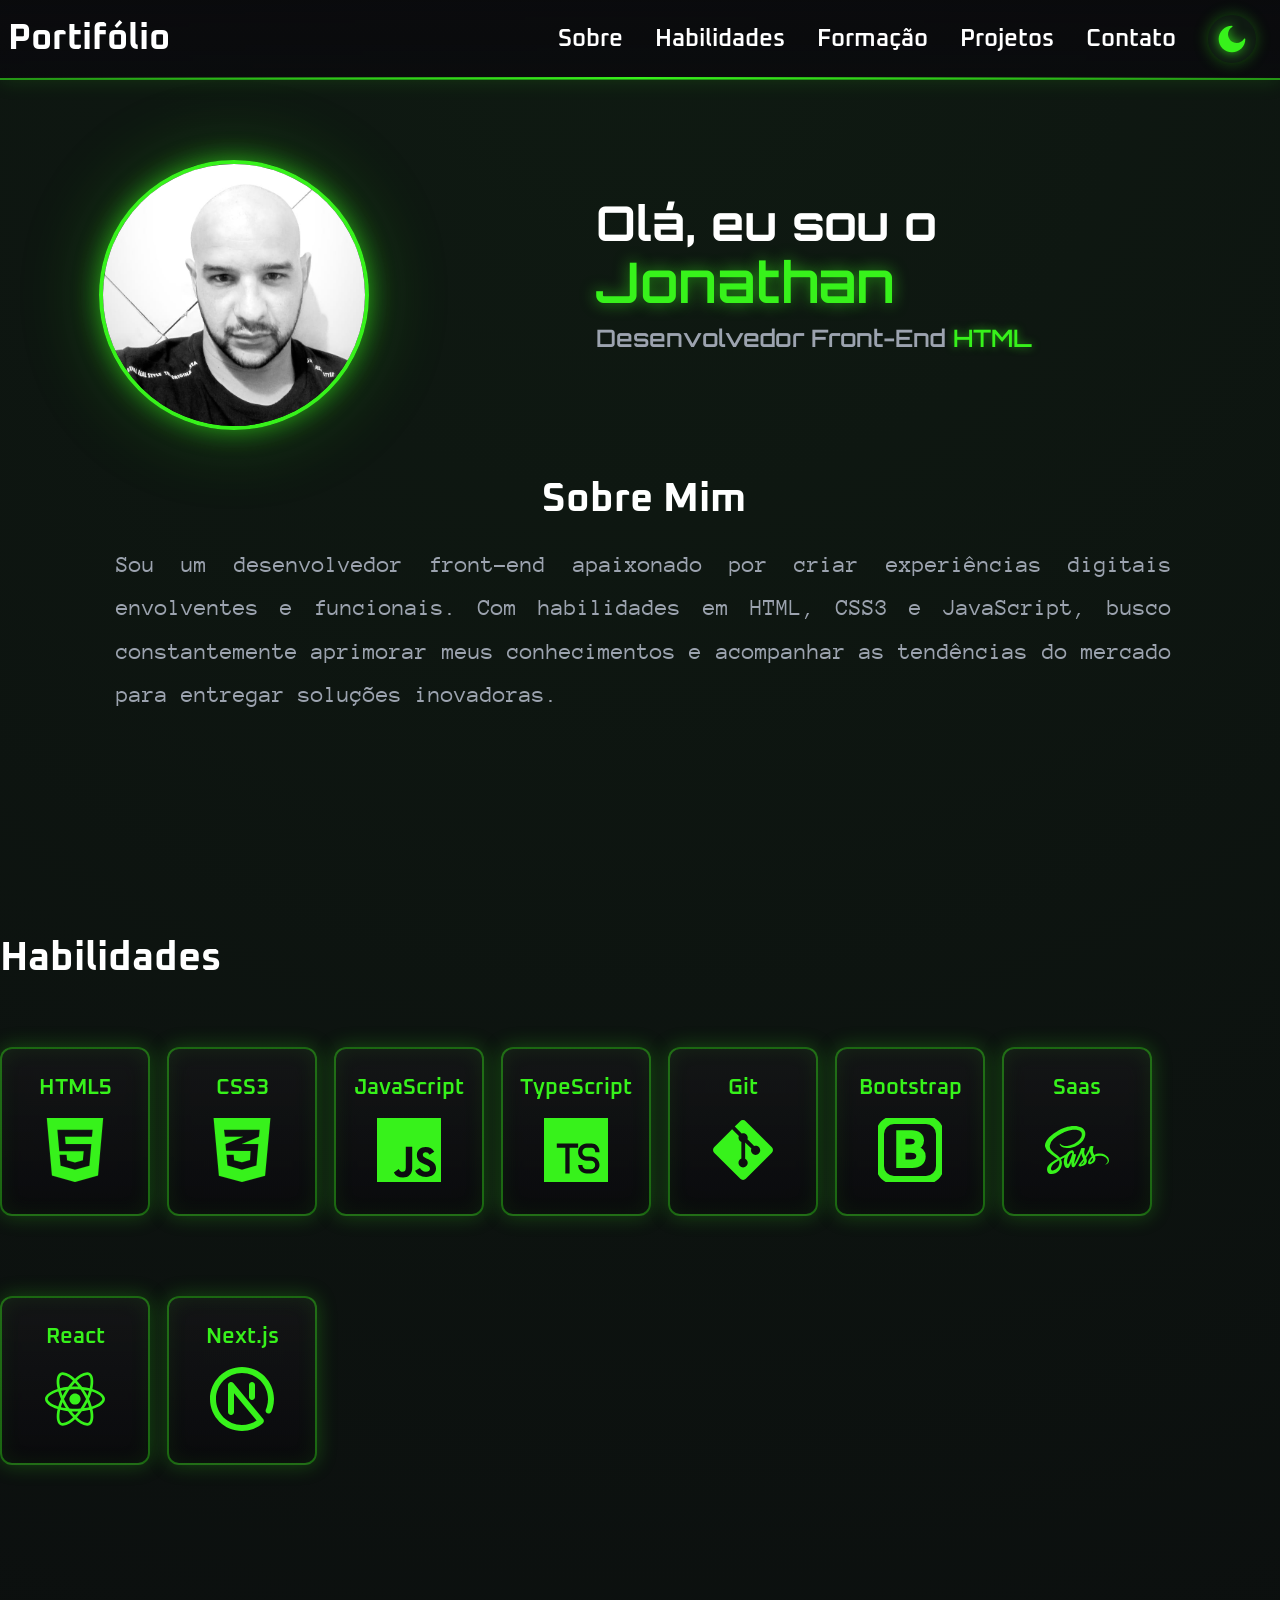
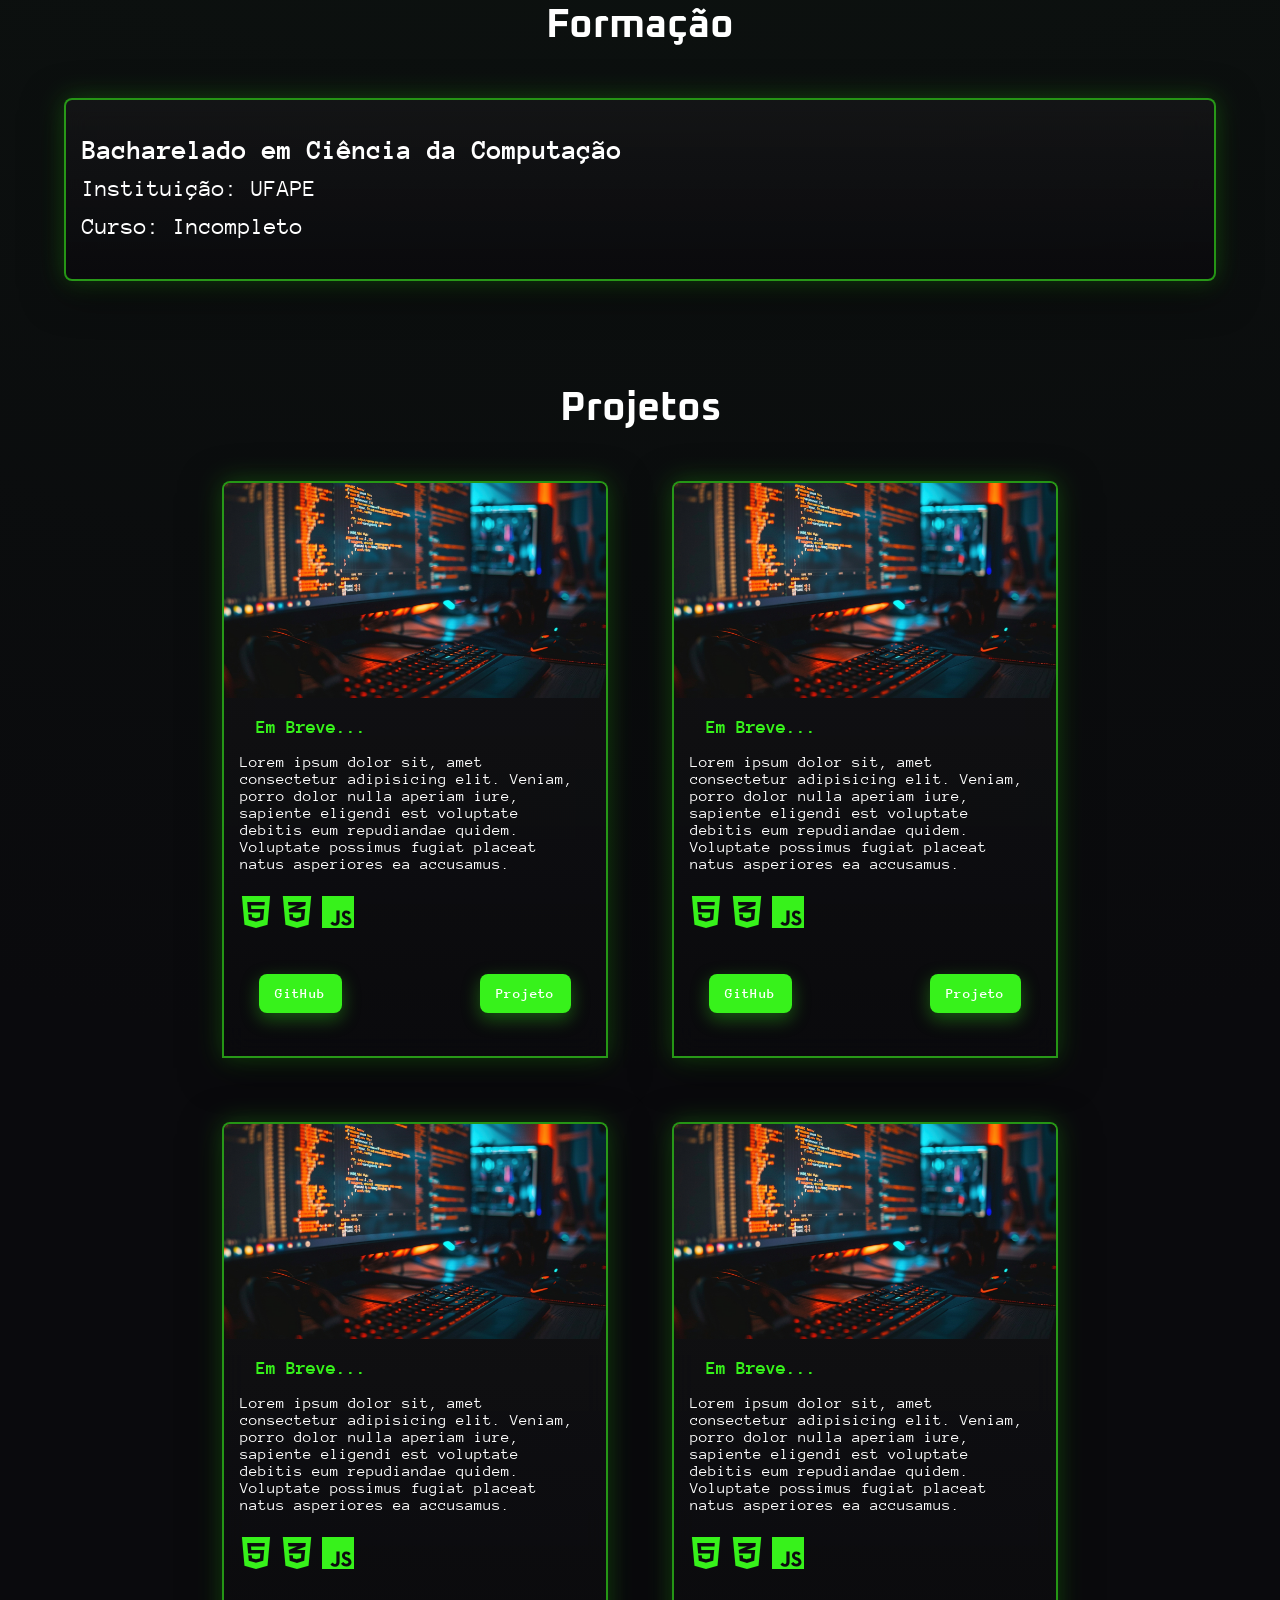
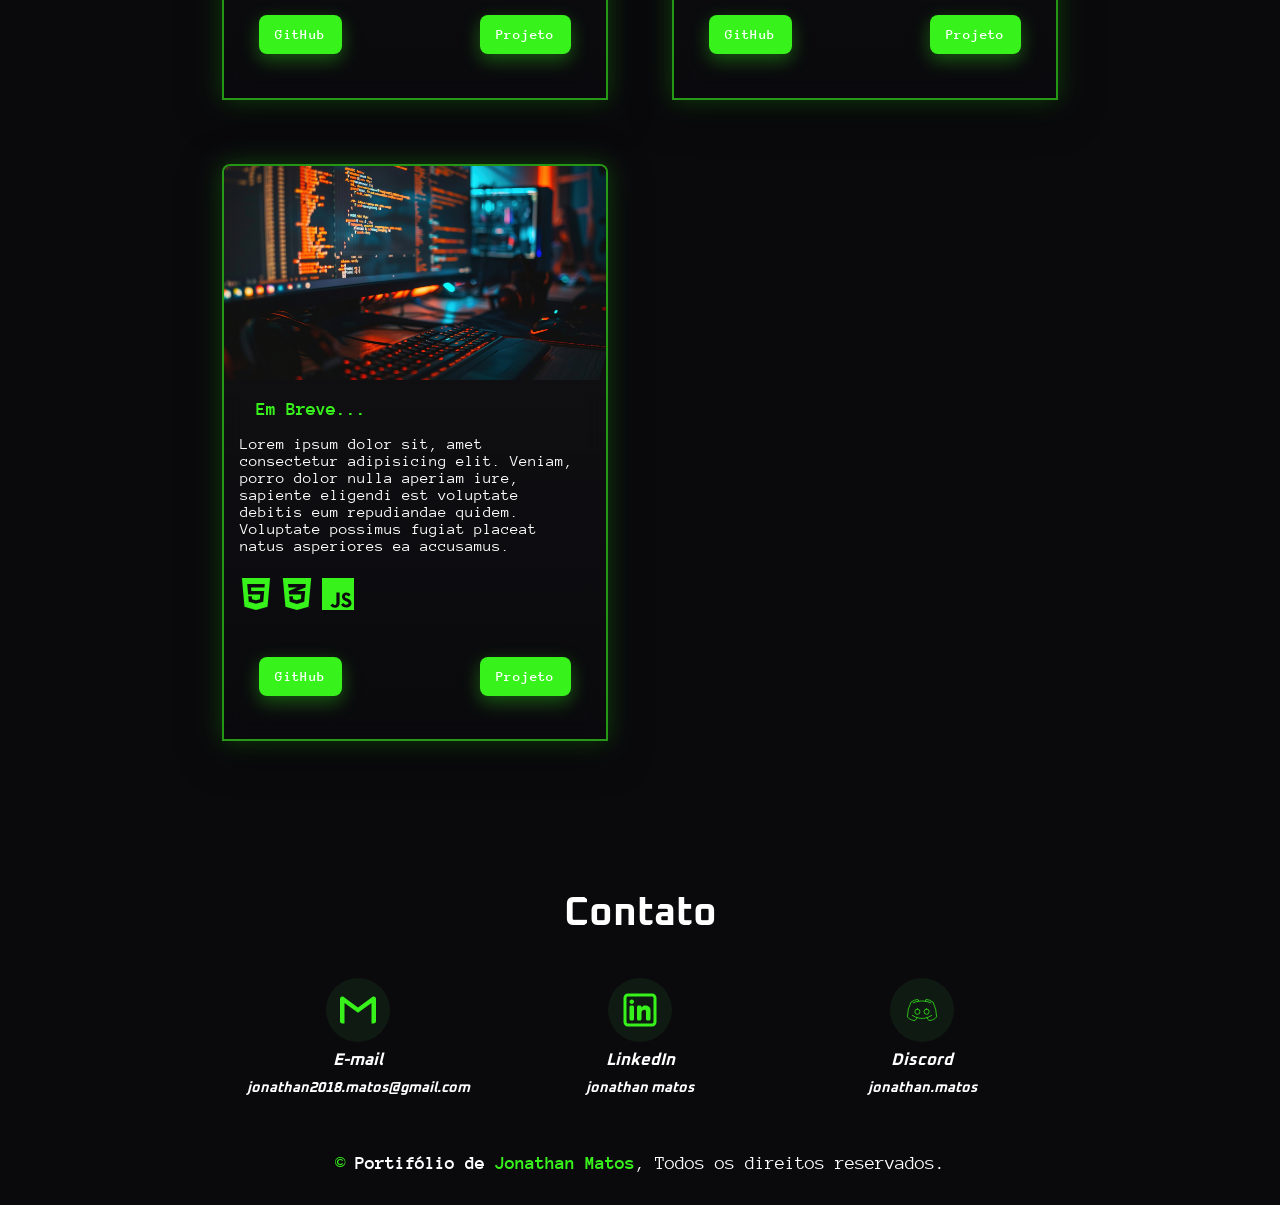
==== index.html @ a15af6cf "pequeno detalhe adicionado ao distanciamento do header para cabecalho de cada sessão" ====
<!doctype html>
<html lang="pt-br">
  <head>
    <meta charset="UTF-8" />
    <meta name="viewport" content="width=device-width, initial-scale=1.0" />
    <title>Portifólio | Jonathan Matos - Desenvolvedor Front-End</title>

    <!--====== Google Fonts start ======-->
    <link rel="preconnect" href="https://fonts.googleapis.com" />
    <link rel="preconnect" href="https://fonts.gstatic.com" crossorigin />
    <link
      href="https://fonts.googleapis.com/css2?family=Anonymous+Pro:ital,wght@0,400;0,700;1,400;1,700&family=Lato:ital,wght@0,100;0,300;0,400;0,700;0,900;1,100;1,300;1,400;1,700;1,900&family=Montserrat:ital,wght@0,100..900;1,100..900&family=Orbitron:wght@400..900&family=Oxanium:wght@200..800&family=Sora:wght@100..800&display=swap"
      rel="stylesheet"
    />
    <!--====== Google Fonts end =======-->

    <!--====== CSS Stylesheet ======-->
    <link rel="stylesheet" href="styles/style.css" />
    <link rel="stylesheet" href="styles/main.css" />
  </head>
  <body>
    <header id="menu-bar">
      <div class="logo"><h2>Portifólio</h2></div>

      <nav id="manu" class="menu">
        <div class="menu-icon">
          <img src="assets/icons/menu.svg" alt="" />
        </div>

        <div class="menu-large">
          <div class="theme-mode">
            <div class="theme-icon">
              <img src="assets/icons/sun.svg" alt="" />
            </div>
            <!--<p>Tema</p>-->
          </div>

          <ul class="menu-list">
            <li><a href="#about" class="link">Sobre</a></li>
            <li><a href="#skills" class="link">Habilidades</a></li>
            <li><a href="#training" class="link">Formação</a></li>
            <li><a href="#projects" class="link">Projetos</a></li>
            <li><a href="#contacts" class="link">Contato</a></li>
          </ul>
        </div>

        <div class="menu-mobile">
          <div class="theme-mode">
            <div class="theme-icon">
              <img src="assets/icons/sun.svg" alt="" />
            </div>
            <p>Tema</p>
          </div>

          <ul class="menu_list-mobile">
            <li><a href="#about" class="link">Sobre</a></li>
            <li><a href="#skills" class="link">Habilidades</a></li>
            <li><a href="#training" class="link">Formação</a></li>
            <li><a href="#projects" class="link">Projetos</a></li>
            <li><a href="#contacts" class="link">Contato</a></li>
          </ul>
        </div>
      </nav>
    </header>

    <main>
      <section id="about">
        <div class="container">
          <div class="about-intro">
            <h1>Olá, eu sou o</h1>

            <span id="name" class="name"></span>
            <p>Desenvolvedor Front-End <span id="tac-animation"></span></p>
          </div>

          <div class="about-profile">
            <img src="assets/images/me.jpg" alt="" />
          </div>

          <div class="about-description">
            <h2>Sobre Mim</h2>
            <p>
              Sou um desenvolvedor front-end apaixonado por criar experiências
              digitais envolventes e funcionais. Com habilidades em HTML, CSS3 e
              JavaScript, busco constantemente aprimorar meus conhecimentos e
              acompanhar as tendências do mercado para entregar soluções
              inovadoras.
            </p>
          </div>
        </div>
      </section>

      <section id="skills">
        <h2>Habilidades</h2>

        <div class="skills-container">
          <div class="skills_box--card">
            <p>HTML5</p>
            <img src="assets/icons/html5.svg" alt="" />
          </div>

          <div class="skills_box--card">
            <p>CSS3</p>
            <img src="assets/icons/css3.svg" alt="" />
          </div>

          <div class="skills_box--card">
            <p>JavaScript</p>
            <img src="assets/icons/javascript.svg" alt="" />
          </div>

          <div class="skills_box--card">
            <p>TypeScript</p>
            <img src="assets/icons/typescript.svg" alt="" />
          </div>

          <div class="skills_box--card">
            <p>Git</p>
            <img src="assets/icons/git.svg" alt="" />
          </div>

          <div class="skills_box--card">
            <p>Bootstrap</p>
            <img src="assets/icons/bootstrap-green.svg" alt="" />
          </div>

          <div class="skills_box--card">
            <p>Saas</p>
            <img src="assets/icons/sass.svg" alt="" />
          </div>

          <div class="skills_box--card">
            <p>React</p>
            <img src="assets/icons/react.svg" alt="" />
          </div>

          <div class="skills_box--card">
            <p>Next.js</p>
            <img src="assets/icons/next-16.svg" alt="" />
          </div>
        </div>
      </section>

      <section id="training">
        <h2>Formação</h2>

        <div class="training-card">
          <h3>Bacharelado em Ciência da Computação</h3>
          <p>Instituição: UFAPE</p>
          <p>Curso: Incompleto</p>
        </div>
      </section>

      <section id="projects">
        <h2>Projetos</h2>

        <div class="card-wrapper">
          <div class="card__content">
            <article class="card__article">
              <div class="card__image">
                <img src="assets/images/programmer.png" alt="" />
              </div>

              <div class="details">
                <h3>Em Breve...</h3>
                <p>
                  Lorem ipsum dolor sit, amet consectetur adipisicing elit.
                  Veniam, porro dolor nulla aperiam iure, sapiente eligendi est
                  voluptate debitis eum repudiandae quidem. Voluptate possimus
                  fugiat placeat natus asperiores ea accusamus.
                </p>

                <div id="rodape">
                  <div class="tecnologias">
                    <img src="assets/icons/html5.svg" alt="" />
                    <img src="assets/icons/css3.svg" alt="" />
                    <img src="assets/icons/javascript.svg" alt="" />
                  </div>

                  <div class="local">
                    <a href="#" class="button">GitHub</a>
                    <a href="#" class="button">Projeto</a>
                  </div>
                </div>
              </div>
            </article>

            <article class="card__article">
              <div class="card__image">
                <img src="assets/images/programmer.png" alt="" />
              </div>

              <div class="details">
                <h3>Em Breve...</h3>
                <p>
                  Lorem ipsum dolor sit, amet consectetur adipisicing elit.
                  Veniam, porro dolor nulla aperiam iure, sapiente eligendi est
                  voluptate debitis eum repudiandae quidem. Voluptate possimus
                  fugiat placeat natus asperiores ea accusamus.
                </p>

                <div id="rodape">
                  <div class="tecnologias">
                    <img src="assets/icons/html5.svg" alt="" />
                    <img src="assets/icons/css3.svg" alt="" />
                    <img src="assets/icons/javascript.svg" alt="" />
                  </div>

                  <div class="local">
                    <a href="#" class="button">GitHub</a>
                    <a href="#" class="button">Projeto</a>
                  </div>
                </div>
              </div>
            </article>

            <article class="card__article">
              <div class="card__image">
                <img src="assets/images/programmer.png" alt="" />
              </div>

              <div class="details">
                <h3>Em Breve...</h3>
                <p>
                  Lorem ipsum dolor sit, amet consectetur adipisicing elit.
                  Veniam, porro dolor nulla aperiam iure, sapiente eligendi est
                  voluptate debitis eum repudiandae quidem. Voluptate possimus
                  fugiat placeat natus asperiores ea accusamus.
                </p>

                <div id="rodape">
                  <div class="tecnologias">
                    <img src="assets/icons/html5.svg" alt="" />
                    <img src="assets/icons/css3.svg" alt="" />
                    <img src="assets/icons/javascript.svg" alt="" />
                  </div>

                  <div class="local">
                    <a href="#" class="button">GitHub</a>
                    <a href="#" class="button">Projeto</a>
                  </div>
                </div>
              </div>
            </article>

            <article class="card__article">
              <div class="card__image">
                <img src="assets/images/programmer.png" alt="" />
              </div>

              <div class="details">
                <h3>Em Breve...</h3>
                <p>
                  Lorem ipsum dolor sit, amet consectetur adipisicing elit.
                  Veniam, porro dolor nulla aperiam iure, sapiente eligendi est
                  voluptate debitis eum repudiandae quidem. Voluptate possimus
                  fugiat placeat natus asperiores ea accusamus.
                </p>

                <div id="rodape">
                  <div class="tecnologias">
                    <img src="assets/icons/html5.svg" alt="" />
                    <img src="assets/icons/css3.svg" alt="" />
                    <img src="assets/icons/javascript.svg" alt="" />
                  </div>

                  <div class="local">
                    <a href="#" class="button">GitHub</a>
                    <a href="#" class="button">Projeto</a>
                  </div>
                </div>
              </div>
            </article>

            <article class="card__article">
              <div class="card__image">
                <img src="assets/images/programmer.png" alt="" />
              </div>

              <div class="details">
                <h3>Em Breve...</h3>
                <p>
                  Lorem ipsum dolor sit, amet consectetur adipisicing elit.
                  Veniam, porro dolor nulla aperiam iure, sapiente eligendi est
                  voluptate debitis eum repudiandae quidem. Voluptate possimus
                  fugiat placeat natus asperiores ea accusamus.
                </p>

                <div id="rodape">
                  <div class="tecnologias">
                    <img src="assets/icons/html5.svg" alt="" />
                    <img src="assets/icons/css3.svg" alt="" />
                    <img src="assets/icons/javascript.svg" alt="" />
                  </div>

                  <div class="local">
                    <a href="#" class="button">GitHub</a>
                    <a href="#" class="button">Projeto</a>
                  </div>
                </div>
              </div>
            </article>
          </div>
        </div>
      </section>
    </main>

    <footer id="contacts">
      <h2>Contato</h2>

      <address>
        <a href="mailto:jonathan2018.matos@gmail.com" class="contact">
          <div class="profile">
            <img src="assets/icons/gmail.svg" class="icon_area" alt="" />
          </div>

          <h3>E-mail</h3>

          <p>jonathan2018.matos@gmail.com</p>
        </a>

        <a
          href="https://www.linkedin.com/in/jonathan-matos-dev-frontend/"
          target="_blank"
          class="contact"
        >
          <div class="profile">
            <img src="assets/icons/linkedin.svg" class="icon_area" alt="" />
          </div>

          <h3>LinkedIn</h3>

          <p>jonathan matos</p></a
        >
        <a href="https://discord.gg/svFkVd8VSZ" target="_blank" class="contact">
          <div class="profile">
            <img src="assets/icons/discord.svg" class="icon_area" alt="" />
          </div>

          <h3>Discord</h3>

          <p>jonathan.matos</p>
        </a>
      </address>

      <div class="copy">
        <p>
          <span class="copy-style">&copy;</span>
          <strong
            >Portifólio de
            <span class="copy-style">Jonathan Matos</span></strong
          >, Todos os direitos reservados.
        </p>
      </div>
    </footer>

    <!--====== JavaScript ======-->
    <script src="scripts/menu.js" defer></script>
    <script src="scripts/about.js" defer></script>
  </body>
</html>
---- styles/style.css ----
@charset "UTF-8";

* {
  margin: 0;
  padding: 0;
  box-sizing: border-box;
}

:root {
  --primary-color: #37f21b;
  --secondary-color: #26a612;
  --tertiary-color: #bdf2ae;

  --text-color: #ffffff;
  --text-color-1: #9ca3af;

  --bg-base: #0a0a0d;
  --bg-base-1: #0f1a12;
  --bg-menu-bar: linear-gradient(
    to bottom,
    rgba(10, 10, 13, 0.95),
    rgba(10, 10, 13, 0.85)
  );
  --bg-card: linear-gradient(
    to bottom,
    rgba(23, 23, 25, 0.7),
    rgba(10, 10, 13, 0.9)
  );
  --bg-base-transparent: rgba(10, 10, 13, 0.6);
  --bg-secondary: rgba(23, 23, 25, 0.6);

  --green-border: 2px solid rgba(56, 242, 27, 0.6);
  --glass-blur: blur(12px);

  --box-shadow: 0 0 20px rgba(55, 242, 27, 0.7);
  --card-shadow:
    0 0 25px rgba(56, 242, 27, 0.25), 0 10px 40px rgba(0, 0, 0, 0.6);
  --card-shadow-hover:
    0 0 30px rgba(56, 242, 27, 0.6), 0 15px 50px rgba(0, 0, 0, 0.8);

  --font-primary: "Montserrat", sans-serif;
  --font-secondary: "Orbitron", sans-serif;
  --font-subtitle: "Oxanium", sans-serif;
  --font-text: "Anonymous Pro", "Montserrat", monospace, sans-serif;

  --radius: 0.75rem;
  --radius-1: 0.5rem;

  --accent-green-dark: #26a612;
  --btn-shadow: 0 6px 18px rgba(55, 242, 27, 0.35);
  --btn-shadow-hover: 0 8px 18px rgba(55, 242, 27, 0.55);
  --btn-transition: 0.3s ease;
}

body.light {
  --primary-color: #37f21b;
  --secondary-color: #26a612;
  --tertiary-color: #b5f7a3;
  --text-color: #010101;
  --text-color-1: #37383a;
  --bg-base: #efeff1;
  --bg-base-1: rgba(180, 180, 194, 0.7);
  --bg-secondary: #ffffff;
  --bg-menu-bar: linear-gradient(
    to bottom,
    rgba(239, 239, 241, 0.95),
    rgba(180, 180, 194, 0.7)
  );
  --bg-card: linear-gradient(
    to bottom,
    rgba(180, 180, 194, 0.7),
    rgba(239, 239, 241, 0.9)
  );
  --bg-base-transparent: rgba(239, 239, 241, 0.6);

  --card-shadow: 0 4px 15px rgba(0, 0, 0, 0.08), 0 8px 20px rgba(0, 0, 0, 0.25);
  --card-shadow-hover:
    0 8px 20px rgba(0, 0, 0, 0.1), 0 12px 30px rgba(0, 0, 0, 0.4);

  /*bt light*/
  --neon-green: #2bcf15;
  --bg-dark: #f5f7f5;
}

html,
body {
  background: radial-gradient(
    circle at top,
    var(--bg-base-1),
    var(--bg-base) 60%
  );
  color: var(--text-color);
  font-family: var(--font-text);

  scroll-behavior: smooth;
  scroll-padding-top: 80px;
}

body {
  overflow-x: hidden;
  overflow-y: auto;
  max-width: 2000px;
  margin: auto;
}

/* MAIN */
main {
  display: grid;
  grid-template-areas:
    "about"
    "skills"
    "training"
    "project";
  width: 100%;
}

#about {
  grid-area: about;
}

#skills {
  grid-area: skills;
  width: 100vw;
  place-items: center;
}

#training {
  grid-area: training;
}

#projects {
  grid-area: project;
}

/* SECTIONS — regra global */
section {
  width: 100%;
  padding-block: clamp(2.5rem, 4vw, 8rem);
}
---- styles/main.css ----
/* ===== Menu-bar start ===== */

#menu-bar {
  display: flex;
  justify-content: space-between;
  align-items: center;
  width: 100vw;
  height: 80px;
  padding: 0 1rem;
  position: fixed;
  top: 0;
  z-index: 1000;
  font-family: var(--font-subtitle);
  background: var(--bg-menu-bar);
  backdrop-filter: blur(5px);
  border-bottom: var(--green-border);
  box-shadow: 0 0 20px rgba(55, 242, 27, 0.15);
}

#menu-bar::after {
  content: "";
  position: absolute;
  bottom: -1px;
  left: 0;
  width: 100%;
  height: 2px;
  background: linear-gradient(
    90deg,
    transparent,
    var(--primary-color),
    transparent
  );
}

#menu-bar:has(.menu-mobile.active) {
  border-bottom: none;
}

.menu .menu-icon img {
  width: 48px;
  height: 48px;
  margin-right: 1rem;

  transition:
    opacity 0.25s ease,
    transform 0.25s ease;
}

.menu .menu-mobile {
  display: flex;
  align-items: center;
  flex-direction: column;

  position: fixed;
  top: 78px;
  right: 0;
  width: 50%;
  height: calc(100vh - 80px);

  background: var(--bg-menu-bar);
  backdrop-filter: blur(var(--glass-blur));

  padding: 1rem;
  font-size: 1.8rem;
  text-align: center;
  z-index: 1000;

  transform: translateX(100%);
  opacity: 0;
  pointer-events: none;

  transition:
    transform 0.45s ease,
    opacity 0.45s ease;
}

.menu .menu-mobile.active {
  transform: translateX(0);
  opacity: 1;
  pointer-events: auto;
}

.menu .menu-mobile .theme-mode {
  margin-bottom: 1rem;
  display: flex;
  align-items: center;
  gap: 0.5rem;
}

.theme-mode {
  /*border: var(--green-border);*/
  background: var(--bg-base-1);
  border-radius: 50%;
  padding: 0.4rem;
  border-radius: var(--radius-1);
  /*background: var(--bg-base-transparent);*/
  backdrop-filter: blur(--glass-blur);
  box-shadow: 0 0 15px rgba(55, 242, 27, 0.3);
  cursor: pointer;
  transition: 0.4s ease;
}

.theme-mode:hover {
  box-shadow: var(--box-shadow);
  transform: scale(1.1);
}

.theme-mode img {
  width: 32px;
  height: 32px;
  display: flex;
  align-self: center;
  filter: drop-shadow(0 0 6px rgba(55, 242, 27, 0.8));
}

.menu_list-mobile {
  list-style: none;
  display: flex;
  flex-direction: column;
  gap: 1rem;
}

.menu .menu-large {
  display: none;
}

#menu-bar a {
  text-decoration: none;
  color: var(--text-color);
}

#menu-bar a:hover {
  color: var(--primary-color);
}

/* Responsive menu */

@media screen and (min-width: 768px) {
  #menu-bar {
    font-size: 1.2rem;
    font-weight: 600;
  }

  #menu-bar .menu .menu-large {
    display: flex;
    flex-direction: row-reverse;
    align-items: center;
    gap: 2rem;
    flex: 1;
  }

  #menu-bar .menu-large .menu-list {
    display: flex;
    gap: 2rem;
    list-style: none;
  }

  #menu-bar .menu .menu-large .theme-mode {
    width: 48px;
    height: 48px;
    display: grid;
    place-items: center;
    padding: 0.2rem;
    border-radius: 50%;
    margin-right: 1rem;
    cursor: pointer;
  }

  #menu-bar .theme-mode img {
    width: 32px;
    height: 32px;

    display: flex;
    align-self: center;
    flex: 1;
    transition: transform 0.6s ease;
  }

  #menu-bar .theme-mode img:hover {
    transform: scale(1.1);
  }

  #menu-bar .menu .menu-icon {
    display: none;
  }

  .menu .menu-mobile.active {
    display: none;
  }

  #menu-bar .menu .menu-large .menu-list li {
    transition: 0.6s ease;
  }

  #menu-bar .menu .menu-large .menu-list li:hover {
    transform: scale(1.1);
  }
}

@media screen and (min-width: 900px) {
  #menu-bar {
    padding: 0 0.5rem;
    font-size: 1.5rem;
  }
}
/* ===== Menu bar end ===== */

/* ===== Section about start ===== */

#about .container {
  width: min(90%, 1200px);
  margin-inline: auto;
  padding: clamp(2rem, 6vw, 5rem) 1.25rem;

  display: grid;
  grid-template-rows: auto;
  place-items: center;
  gap: 1.5rem;
}

#about .container .about-profile {
  grid-row: 1;
  width: 75%;
  text-align: center;
  margin-top: 2rem;
}

#about .container .about-profile img {
  width: 90%;
  border-radius: 50%;
  border: 4px solid var(--primary-color);
  box-shadow:
    0 0 25px rgba(55, 242, 27, 0.6),
    0 0 80px rgba(55, 242, 27, 0.25);
}

#about .container .about-intro {
  grid-row: 2;
  font-size: 1.5rem;
  font-family: var(--font-secondary);
  font-weight: 600;
  line-height: 180%;
  padding-left: 1rem;
  text-align: center;
}

.about-intro h1 {
  font-size: clamp(2rem, 5vw, 3rem);
  margin-bottom: 1rem;
}

.about-intro p {
  color: var(--text-color-1);
}

.about-intro #name {
  font-size: clamp(2.5rem, 6vw, 3.5rem);
  text-shadow: 0 0 15px rgba(55, 242, 27, 0.6);
  color: var(--primary-color);
}

.about-intro #tac-animation {
  font-size: clamp(1.2 rem, 1.5rem, 1.8rem);
  text-shadow: 0 0 8px rgba(55, 242, 27, 0.6);
  color: var(--primary-color);
}

.about-description {
  grid-row: 3;
}

.about-description h2 {
  font-size: 2.5rem;
  text-align: center;
  font-family: var(--font-subtitle);
  font-weight: 700;
  margin: 1.2rem 0;
}

.about-description p {
  text-align: center;
  color: var(--text-color-1);
  font-size: 1.5rem;
  line-height: 180%;
  margin-bottom: 2rem;
  font-family: var(--font-text);
}

/* Responsive about section */

@media screen and (min-width: 600px) {
  #about .container {
    grid-template-rows: repeat(2, 1fr);
    grid-template-columns: minmax(200px, 300px) 1fr;
    gap: 1rem;
  }

  #about .container .about-profile {
    grid-row: 1;
    grid-column: 1;
    width: 90%;
  }

  #about .container .about-intro {
    grid-row: 1;
    grid-column: span 2;
    font-size: 1.2rem;
    text-align: left;
    padding-left: 1rem;
  }

  #about .container .about-description {
    grid-row: 2;
    grid-column: span 3;
    padding-left: 1rem;
  }

  #about .container .about-description p {
    text-align: justify;
  }
}

@media screen and (min-width: 769px) {
  #about .container .about-profile img {
    width: 100%;
  }

  #about .container .about-intro {
    font-size: 1.5rem;
    padding-left: 2rem;
  }

  #about .container .about-description {
    padding-left: 2rem;
    padding-right: 1.5rem;
  }
}

@media screen and (min-width: 2000px) {
  #about .container .about-intro {
    font-size: 3rem;
    text-align: left;
  }
}
/* ===== Section about end ===== */

/* ===== Section skills start ===== */

#skills h2 {
  font-size: 2.5rem;
  font-family: var(--font-subtitle);
  margin-bottom: 2rem;
}

.skills-container {
  width: 90%;
  display: grid;
  grid-template-columns: repeat(auto-fit, minmax(150px, 1fr));
  place-items: center;
  gap: 1rem;
}

.skills-container .skills_box--card {
  min-width: 150px;
  min-height: 150px;
  background: var(--bg-card);
  backdrop-filter: var(--glass-blur);
  border: 2px solid rgba(55, 242, 27, 0.4);
  border-radius: var(--radius);
  box-shadow:
    0 0 20px rgba(55, 242, 27, 0.25),
    inset 0 0 20px rgba(55, 242, 27, 0.08);
  margin: 2rem 0;
  padding: 1.5rem 1rem;

  font-family: var(--font-subtitle);
  font-weight: 600;
  font-size: 1.4rem;
  color: var(--primary-color);
  text-align: center;
  transition:
    transform 0.6s ease,
    box-shadow 0.4s ease;
  will-change: transform;
}

.skills-container .skills_box--card:hover {
  transform: translateY(-10px) scale(1.08);
  box-shadow: var(--card-shadow-hover);
}

.skills_box--card p {
  margin-bottom: 1rem;
}
.skills_box--card img {
  width: 64px;
  height: 64px;
}

/* ===== Section skills end ===== */

/* ===== Section traning start ===== */
#training {
  width: 90%;
  height: fit-content;
  margin: 0 auto;

  display: grid;
  grid-template-rows: auto;
  align-items: center;
}

#training h2 {
  grid-row: 1;
  text-align: center;
  font-size: 2.5rem;
  font-family: var(--font-subtitle);
  margin-bottom: 3rem;
}

.training-card {
  grid-row: 2;
  width: 100%;
  padding: 2rem 1rem;
  line-height: 160%;
  text-align: left;
  font-size: 1.5rem;
  font-family: var(--font-text);
  background: var(--bg-card);
  backdrop-filter: var(--glass-blur);
  border: var(--green-border);
  border-radius: var(--radius-1);
  box-shadow: var(--card-shadow);
}

/* ===== Responsividade ===== */

/* ===== Section traning end ===== */

/* ===== Section Projects start ===== */

#projects {
  display: flex;
  flex-direction: column;
  align-items: center;
  justify-content: center;
  flex: 1;
}

#projects h2 {
  font-size: 2.5rem;
  font-family: var(--font-subtitle);
  margin-bottom: 1rem;
}
#projects .card__content {
  width: 90vw;
  display: grid;
  grid-template-columns: repeat(auto-fit, minmax(150px, 450px));
  place-content: center;
}

#projects .card__article {
  max-width: 100%;
  height: fit-content;
  font-family: var(--font-text);
  background: var(--bg-card);
  backdrop-filter: var(--glass-blur);
  border: var(--green-border);
  border-top-right-radius: var(--radius-1);
  border-top-left-radius: var(--radius-1);
  overflow: hidden;
  box-shadow: var(--card-shadow);
  margin: 2rem;
  transition: 0.6s ease;
}

#projects .card__article .card__image img {
  width: 100%;
  aspect-ratio: 16/9;
  object-fit: cover;
}

#projects .card__article:hover {
  transform: scale(1.03);
  box-shadow: var(--card-shadow-hover);
}

#projects .card__article #rodape {
  display: flex;
  flex-direction: column;
  gap: 1.5rem;
  justify-content: space-between;
  align-content: space-between;
}

#projects .card__article #rodape .tecnologias img {
  width: 32px;
  height: 32px;
  object-fit: cover;
}

#projects .card__article h3 {
  margin: 1rem 0 1rem 1rem;
  color: var(--primary-color);
}

#projects .card__article .details {
  text-align: left;
  margin: 0 1rem;
}

#projects .card__article #rodape {
  margin: 1.5rem 0;
}

#projects .card__article #rodape .local {
  display: flex;
  justify-content: space-between;
  margin: 1.2rem;
  gap: 0.5rem;
}

#projects .card__article #rodape .local .button {
  padding: 0.75rem 1rem;
  background-color: var(--primary-color);
  color: var(--text-color);
  font-size: 0.9rem;
  font-weight: 600;
  letter-spacing: 0.03em;
  text-decoration: none;
  border-radius: var(--radius-1);
  border: none;
  box-shadow: var(--btn-shadow);
  cursor: pointer;
  transition:
    transform var(--btn-transition),
    box-shadow var(--btn-transition),
    background-color var(--btn-transition);
}

#projects .card__article #rodape .local .button:hover {
  background-color: var(--accent-green-dark);
  transform: translateY(-2px);
  box-shadow: var(--btn-shadow-hover);
}

#projects .card__article #rodape .local .button:active {
  transform: translateY(0);
  box-shadow: var(--btn-shadow);
}

/* Respnsive */
@media screen and (max-width: 350px) {
  #projects .card__article #rodape .local {
    flex-direction: column;
    flex: 1;
    text-align: center;
  }
}

/* ===== Sections projects end ===== */

/* ===== Footer start ===== */

footer {
  display: flex;
  flex-direction: column;
  align-items: center;
  gap: 2rem;
  width: 100%;
  padding: 4rem 1rem 1rem;
}

footer h2 {
  font-size: 2.5rem;
  font-family: var(--font-subtitle);
}

footer address {
  display: flex;
  justify-content: space-between;
  align-items: stretch;
  gap: 2rem;
}

footer .contact {
  display: flex;
  flex-direction: column;
  align-items: center;
  justify-content: center;
  flex: 1;
  gap: 0.5rem;
  padding: 0.5rem;
  width: 250px;
  color: var(--text-color);
  text-decoration: none;
  font-size: 0.9rem;
  font-weight: 700;
  font-family: var(--font-subtitle);
  border-radius: var(--radius);
  transition: 0.6s ease;
}

footer .contact:hover {
  background: var(--bg-card);
  transform: translateY(-6px);
  box-shadow: var(--btn-shadow-hover);
}

footer .contact .profile {
  width: 64px;
  height: 64px;

  display: grid;
  place-items: center;
  background: var(--bg-base-1);
  border-radius: 50%;
}

footer .contact img {
  width: 36px;
  height: 36px;
  object-fit: contain;
}

footer .copy {
  padding: 1rem 0;
  font-size: 1.2rem;
  font-family: var(--font-text);
  display: flex;
  align-items: center;
}

footer .copy .copy-style {
  color: var(--primary-color);
}

/* responsive */

@media screen and (max-width: 600px) {
  address {
    flex-direction: column;
  }

  footer .contact {
    width: 250px;
  }
}

@media screen and (max-width: 950px) {
  address {
    flex-direction: column;
  }
}

/* ===== Footer end ===== */
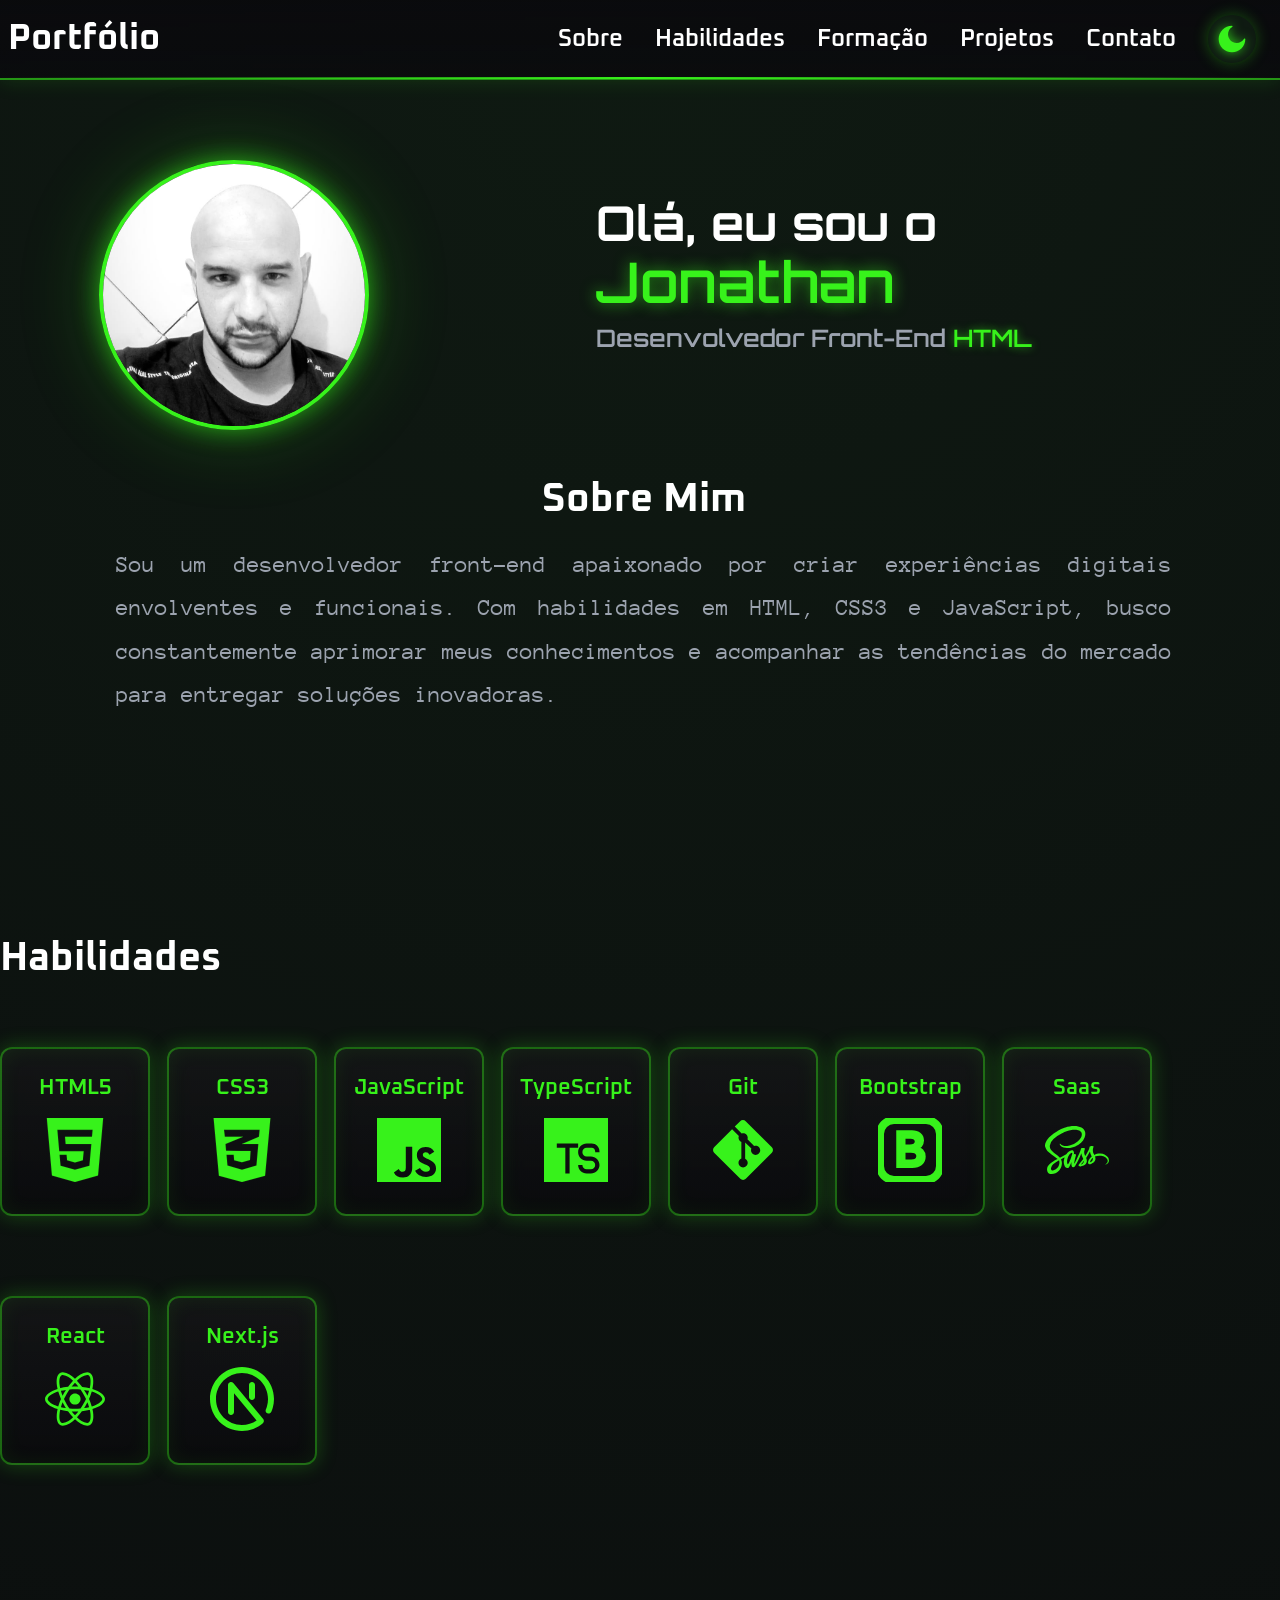
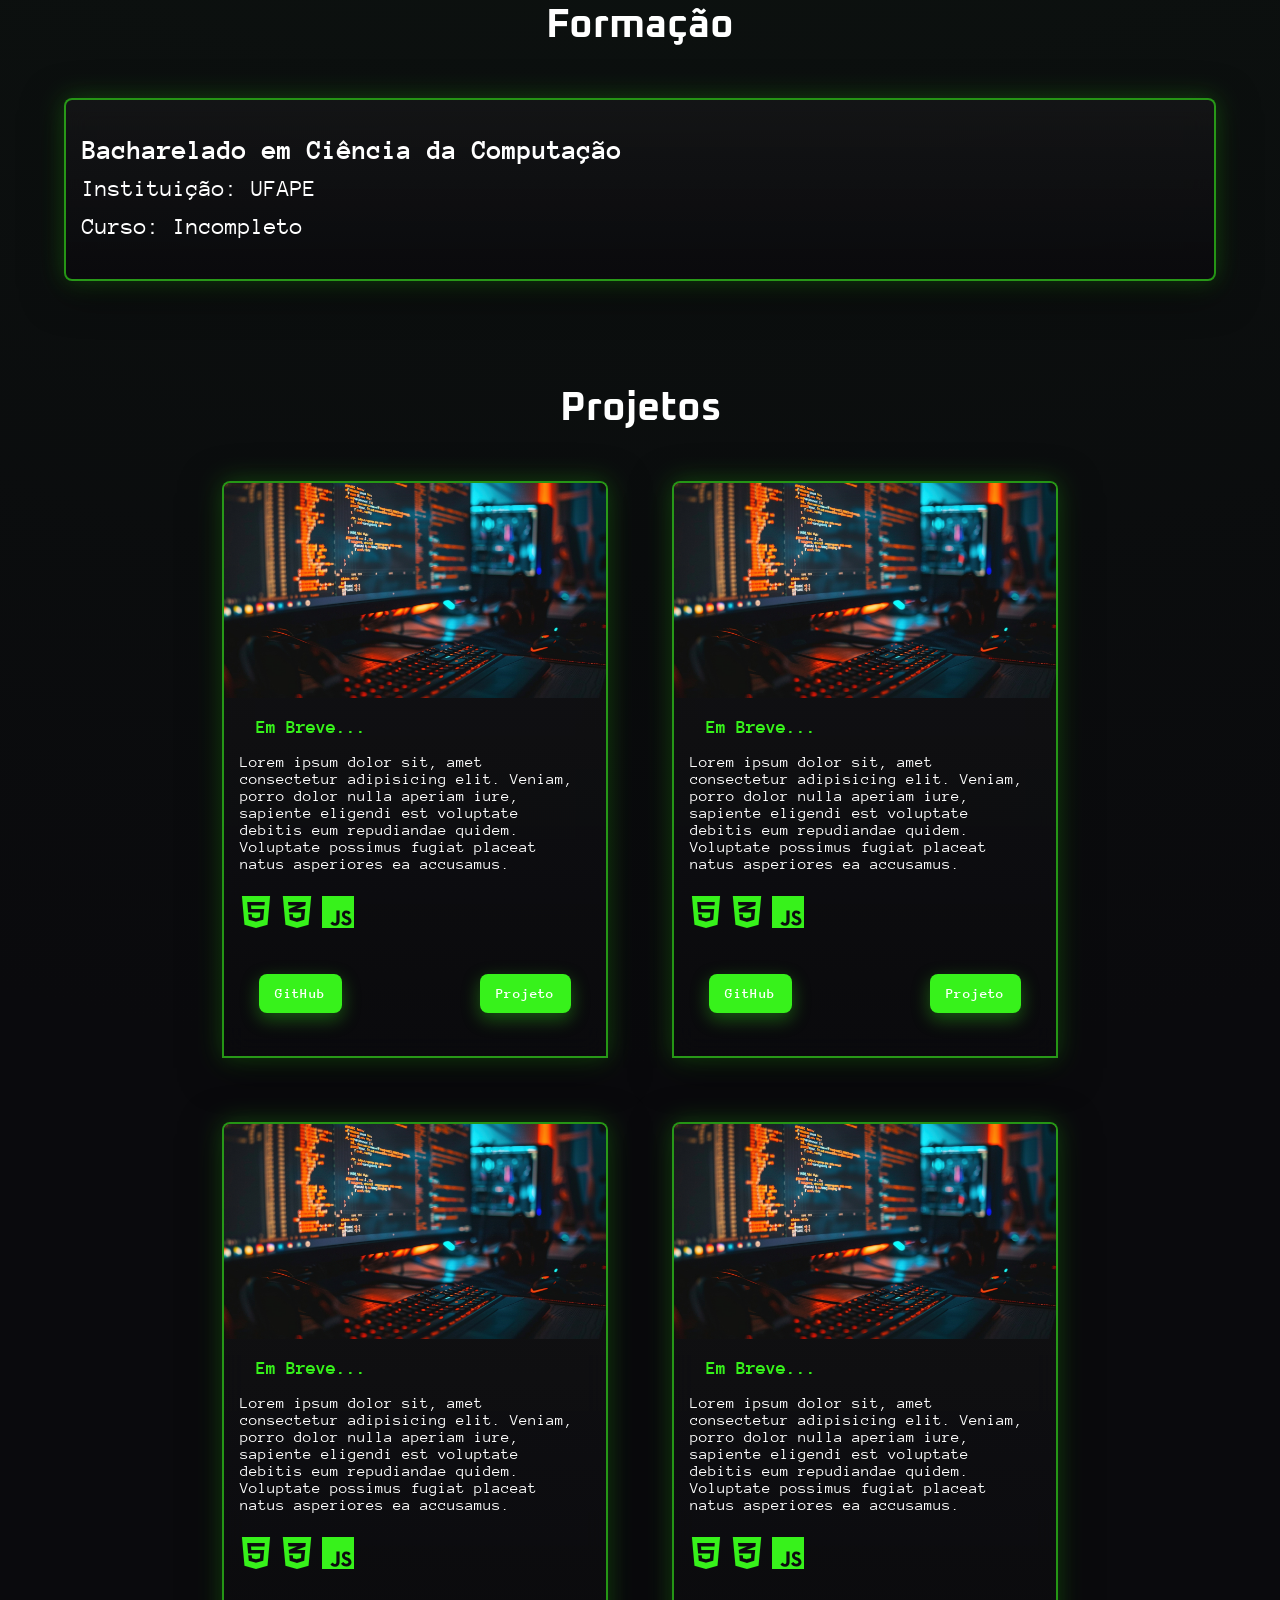
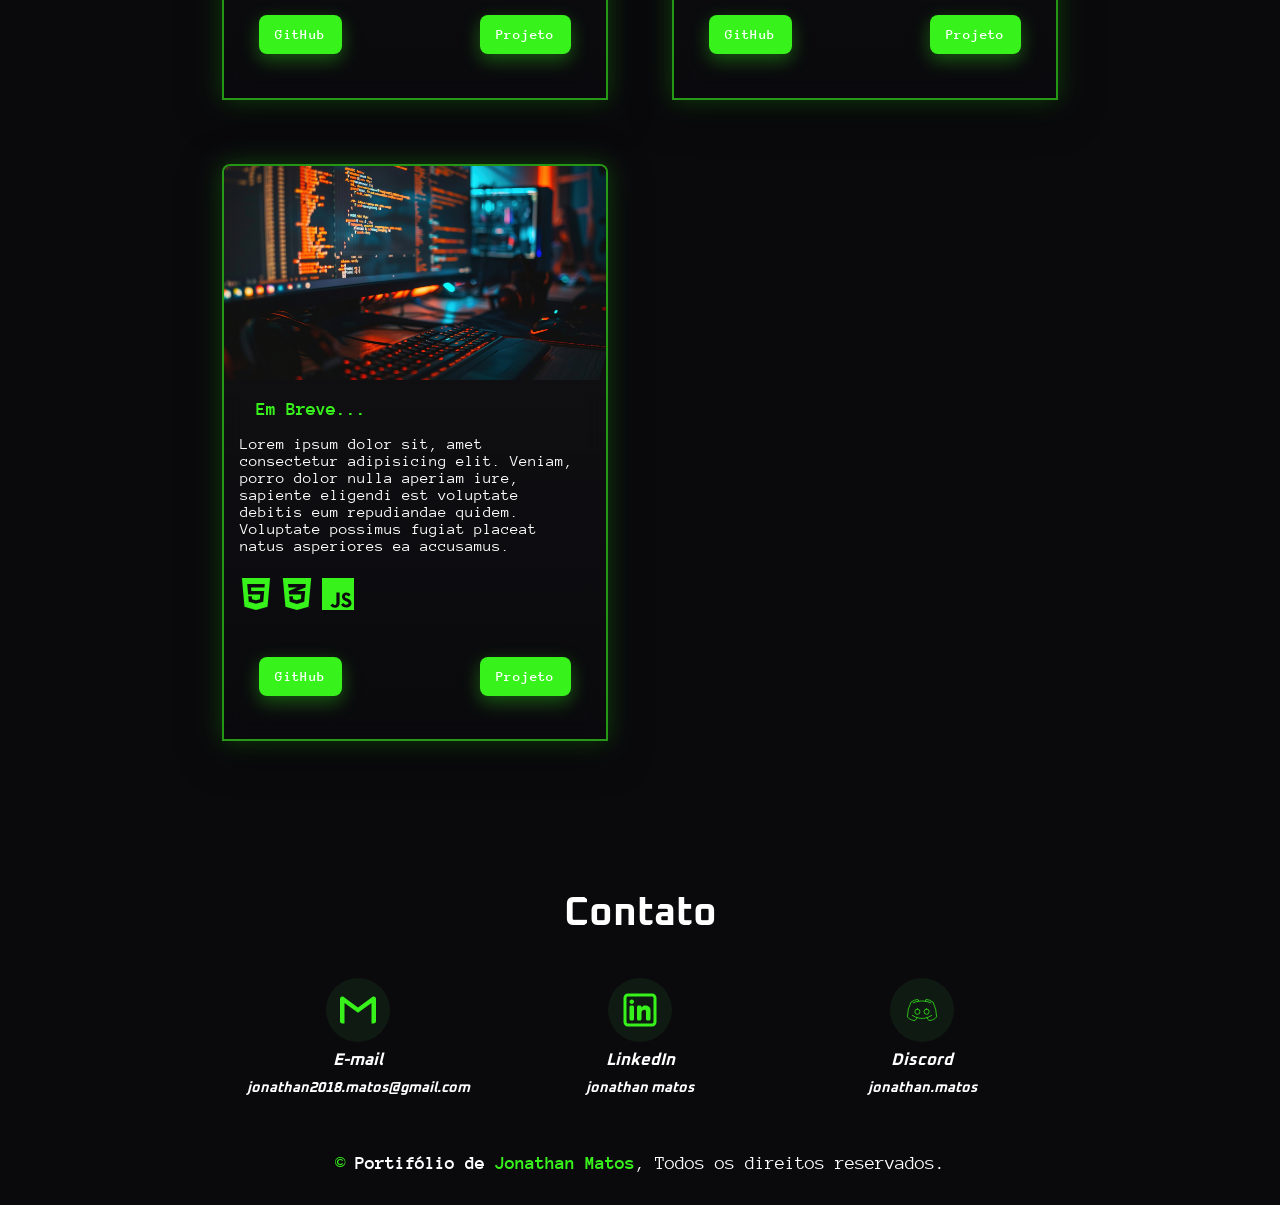
==== commit ce13d703: "correção" ====
--- a/index.html
+++ b/index.html
@@ -3,7 +3,7 @@
   <head>
     <meta charset="UTF-8" />
     <meta name="viewport" content="width=device-width, initial-scale=1.0" />
-    <title>Portifólio | Jonathan Matos - Desenvolvedor Front-End</title>
+    <title>Portfólio | Jonathan Matos - Desenvolvedor Front-End</title>
 
     <!--====== Google Fonts start ======-->
     <link rel="preconnect" href="https://fonts.googleapis.com" />
@@ -20,7 +20,7 @@
   </head>
   <body>
     <header id="menu-bar">
-      <div class="logo"><h2>Portifólio</h2></div>
+      <div class="logo"><h2>Portfólio</h2></div>
 
       <nav id="manu" class="menu">
         <div class="menu-icon">
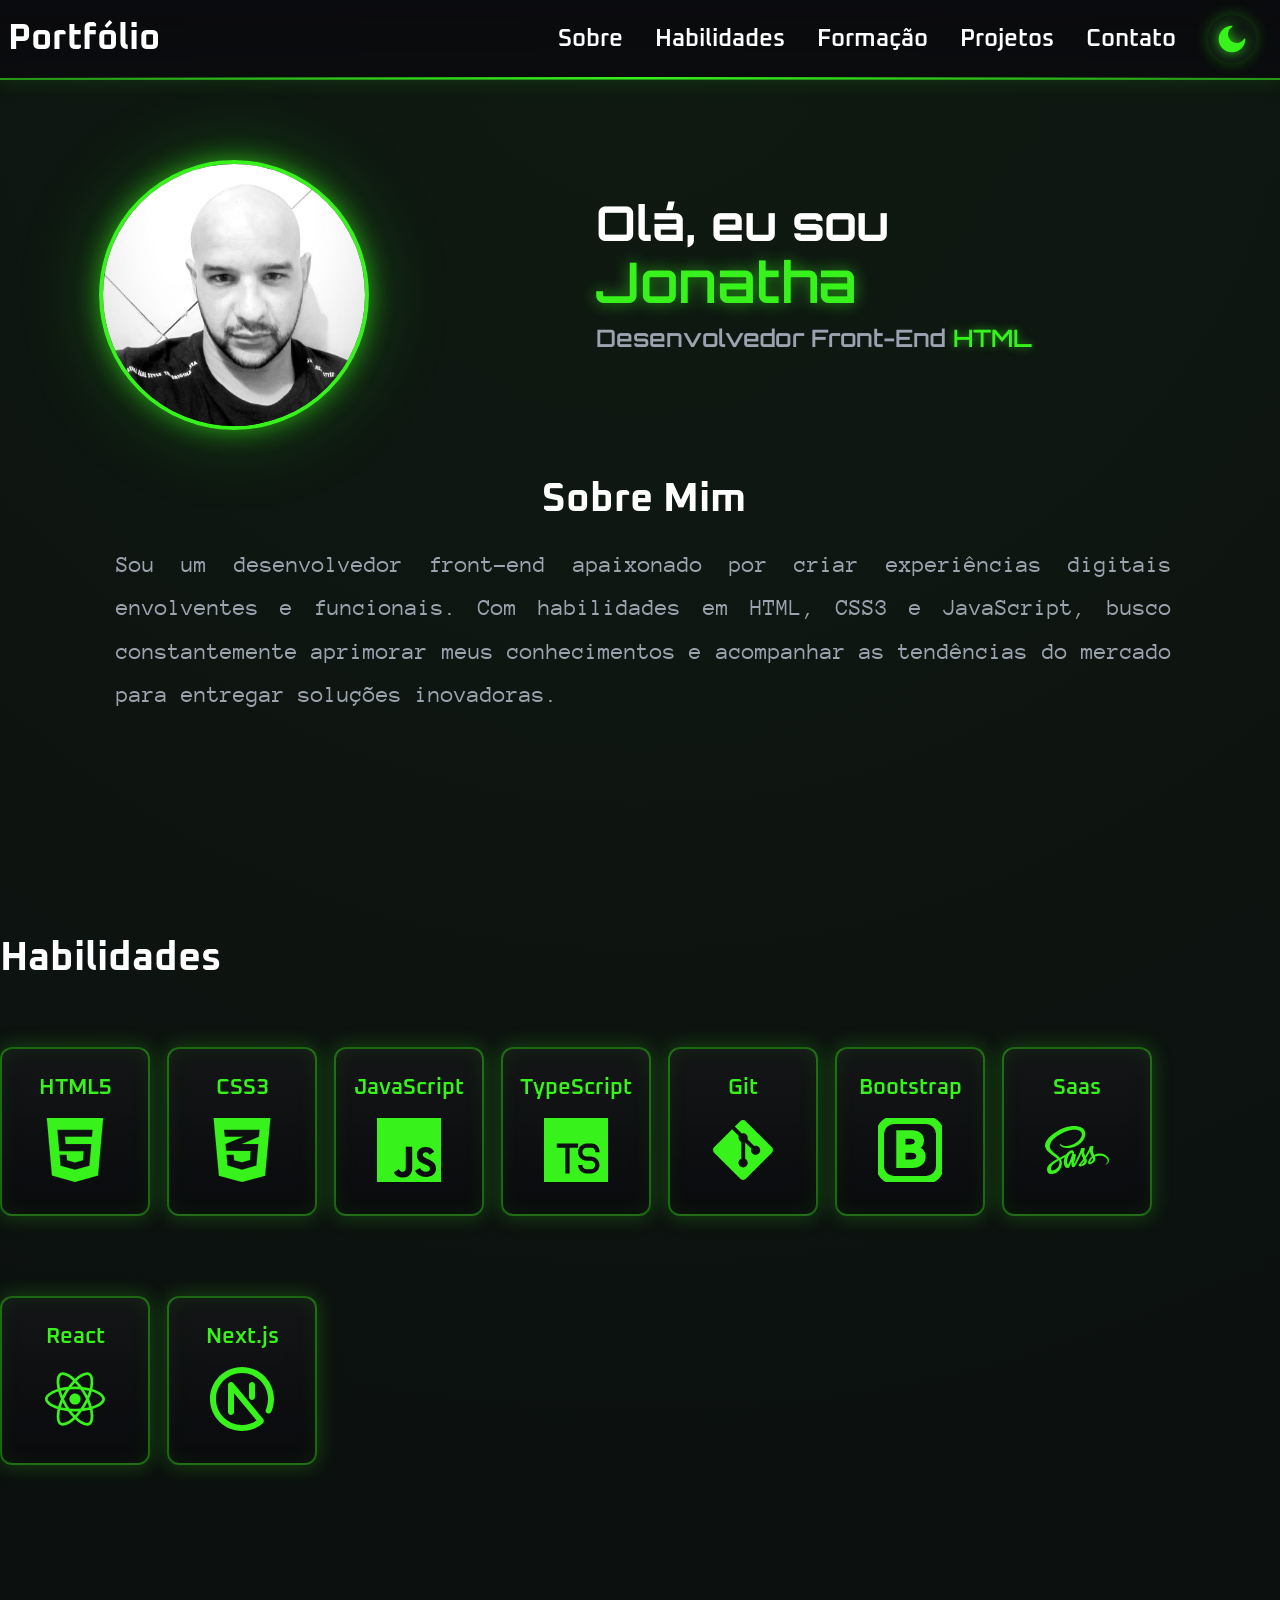
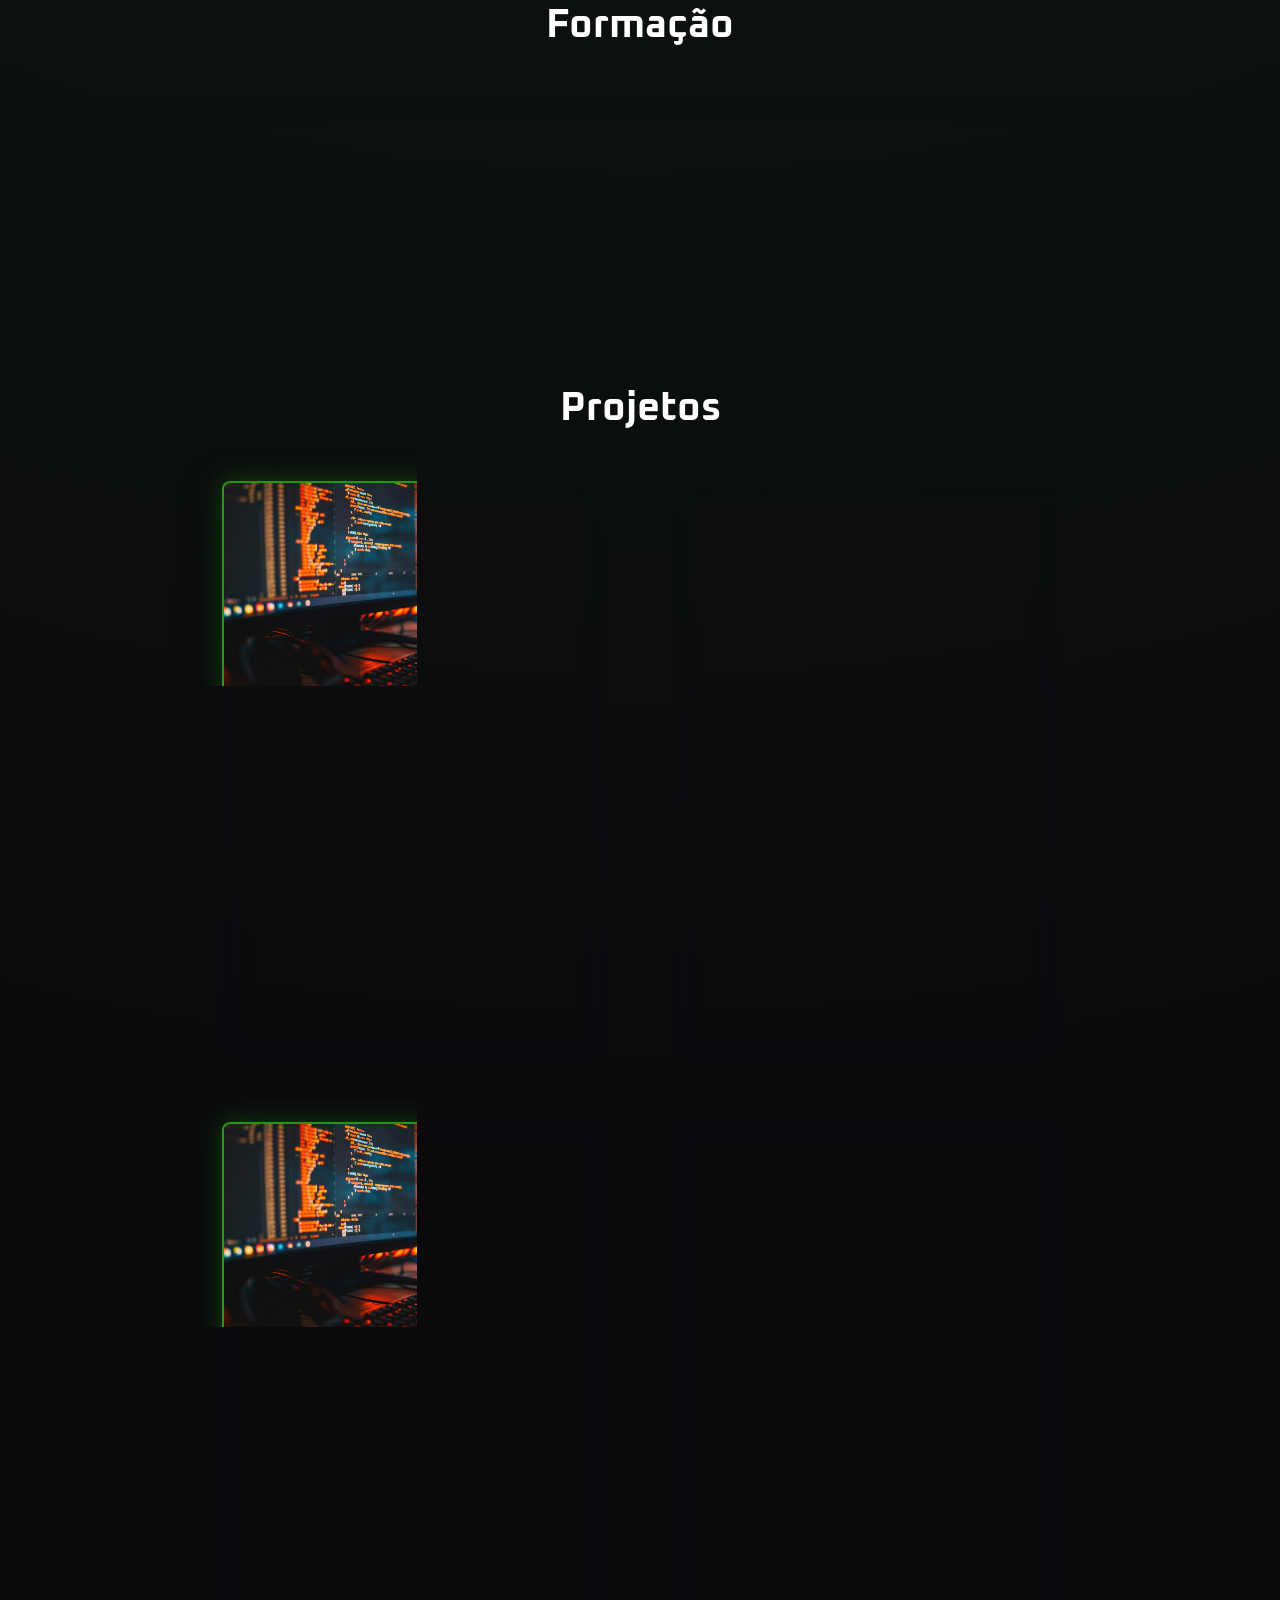
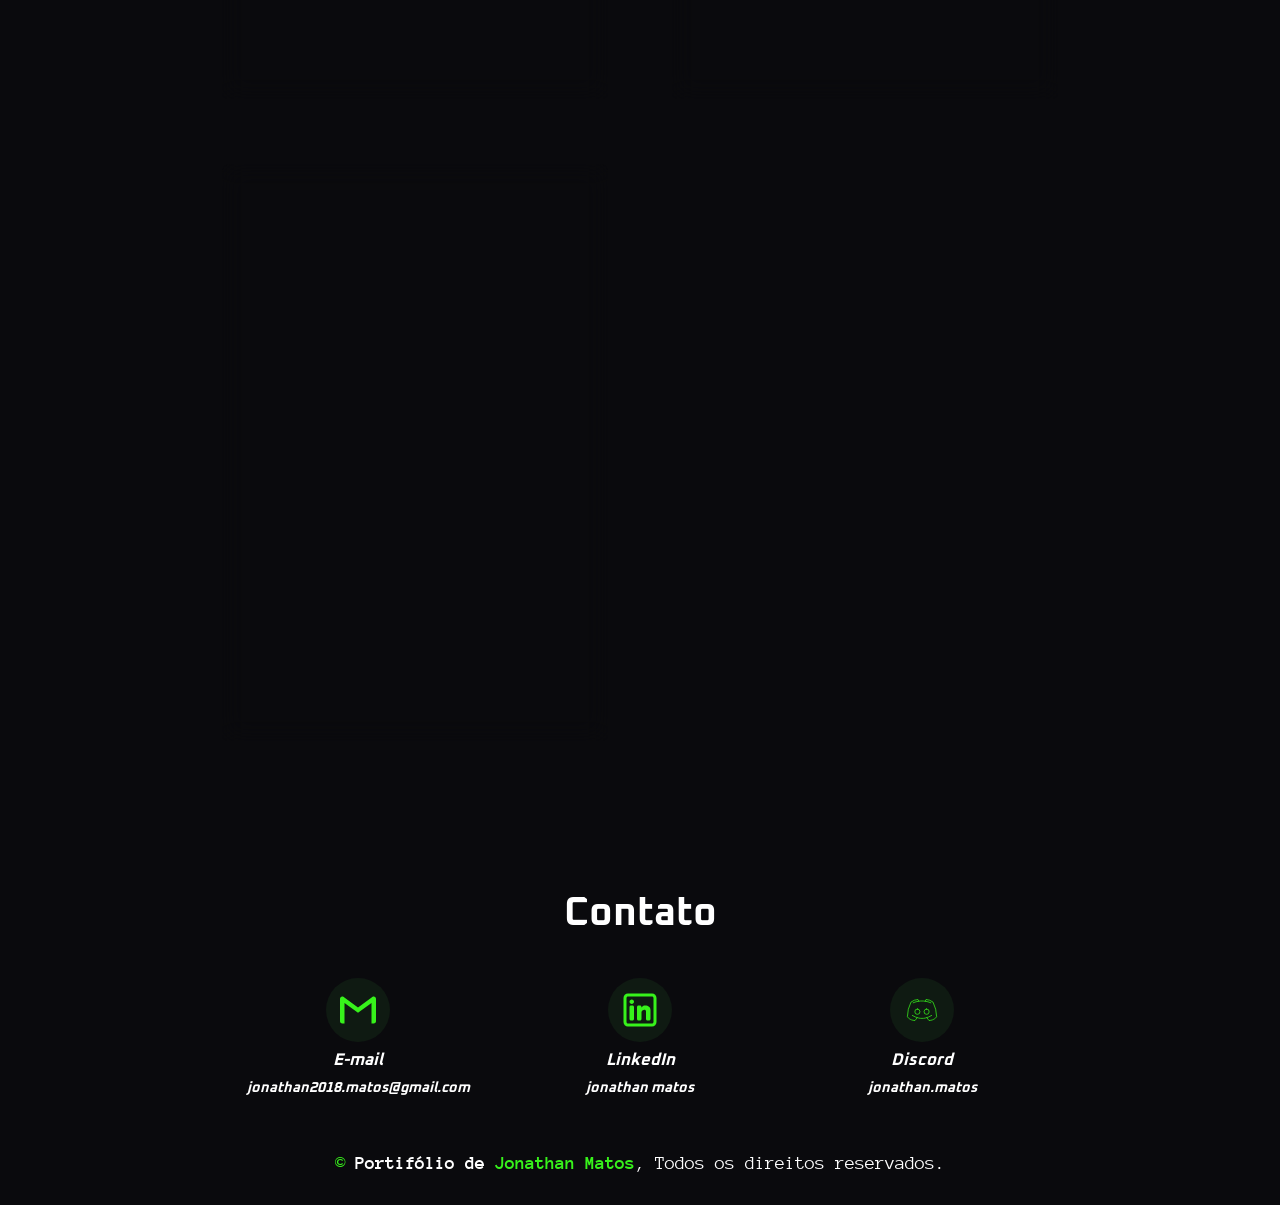
==== commit 9d79b4bc: "Update index.html" ====
--- a/index.html
+++ b/index.html
@@ -67,7 +67,7 @@
       <section id="about">
         <div class="container">
           <div class="about-intro">
-            <h1>Olá, eu sou o</h1>
+            <h1>Olá, eu sou</h1>
 
             <span id="name" class="name"></span>
             <p>Desenvolvedor Front-End <span id="tac-animation"></span></p>
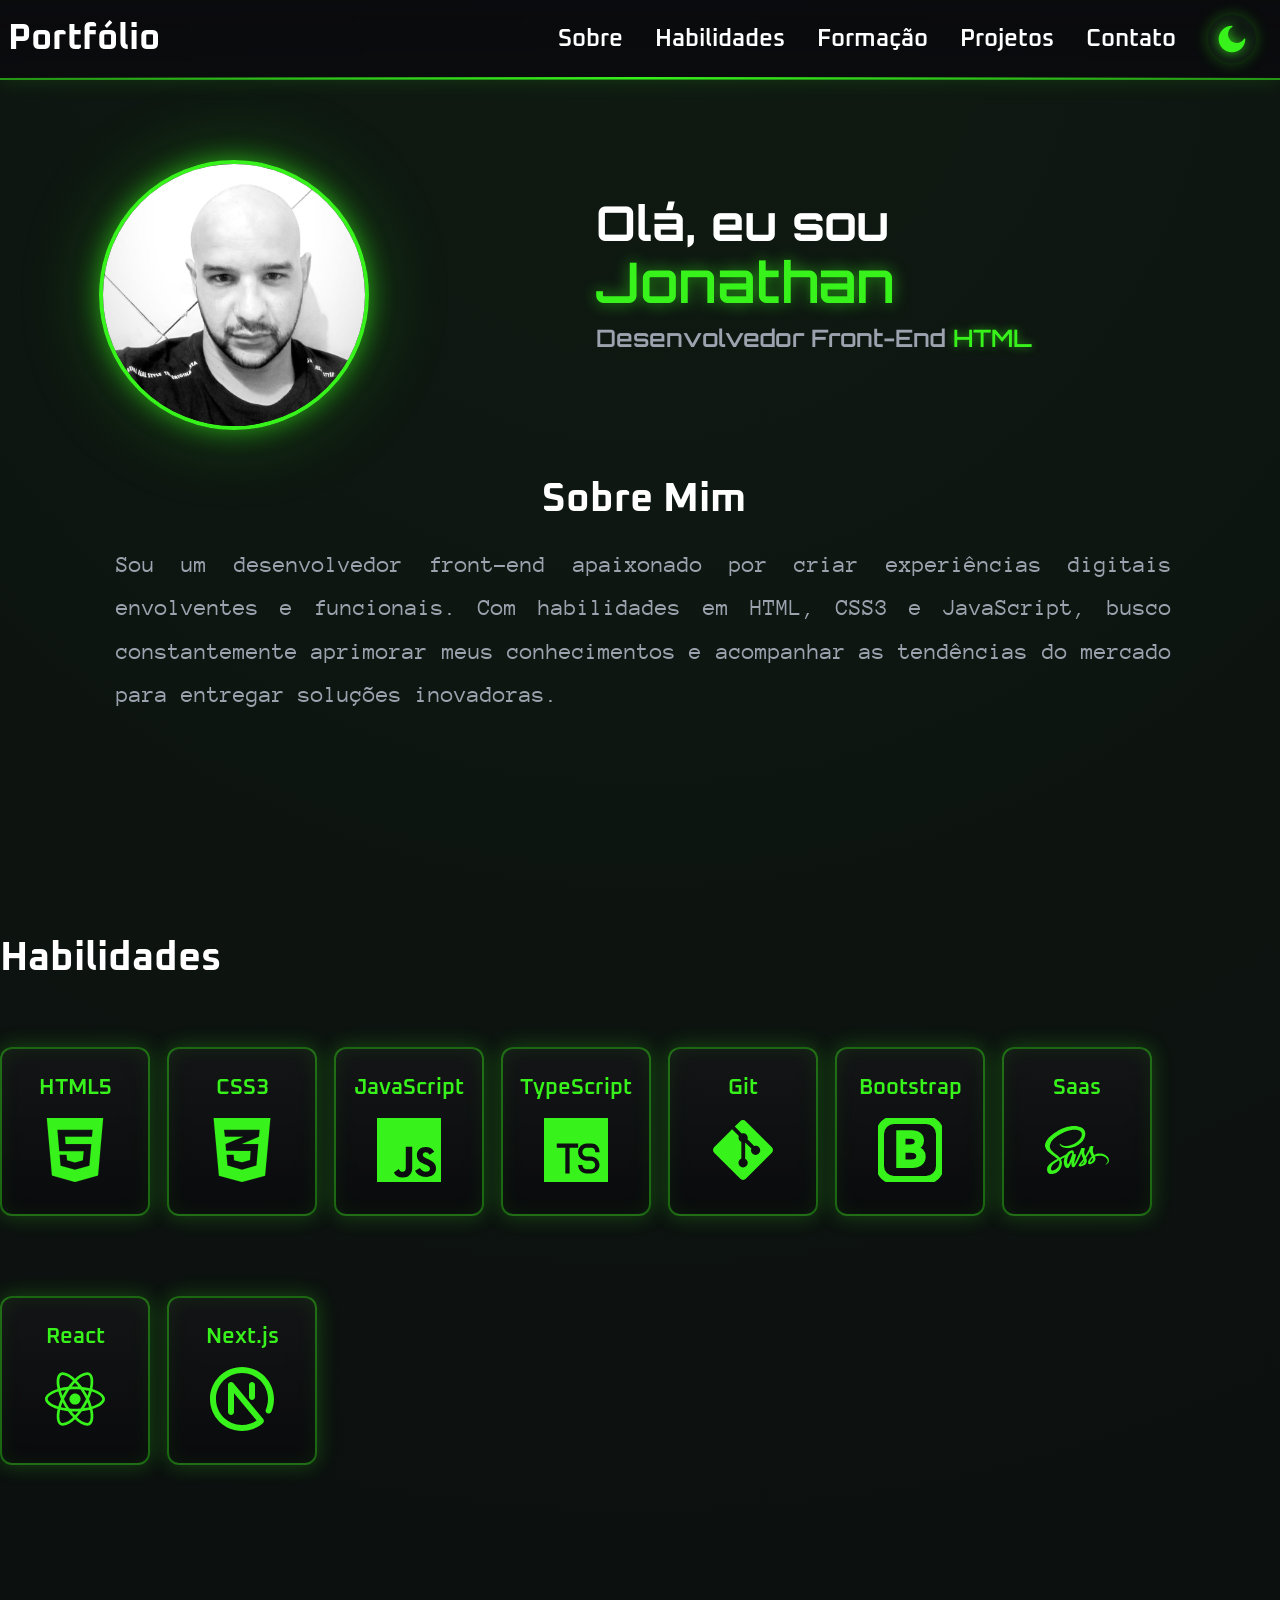
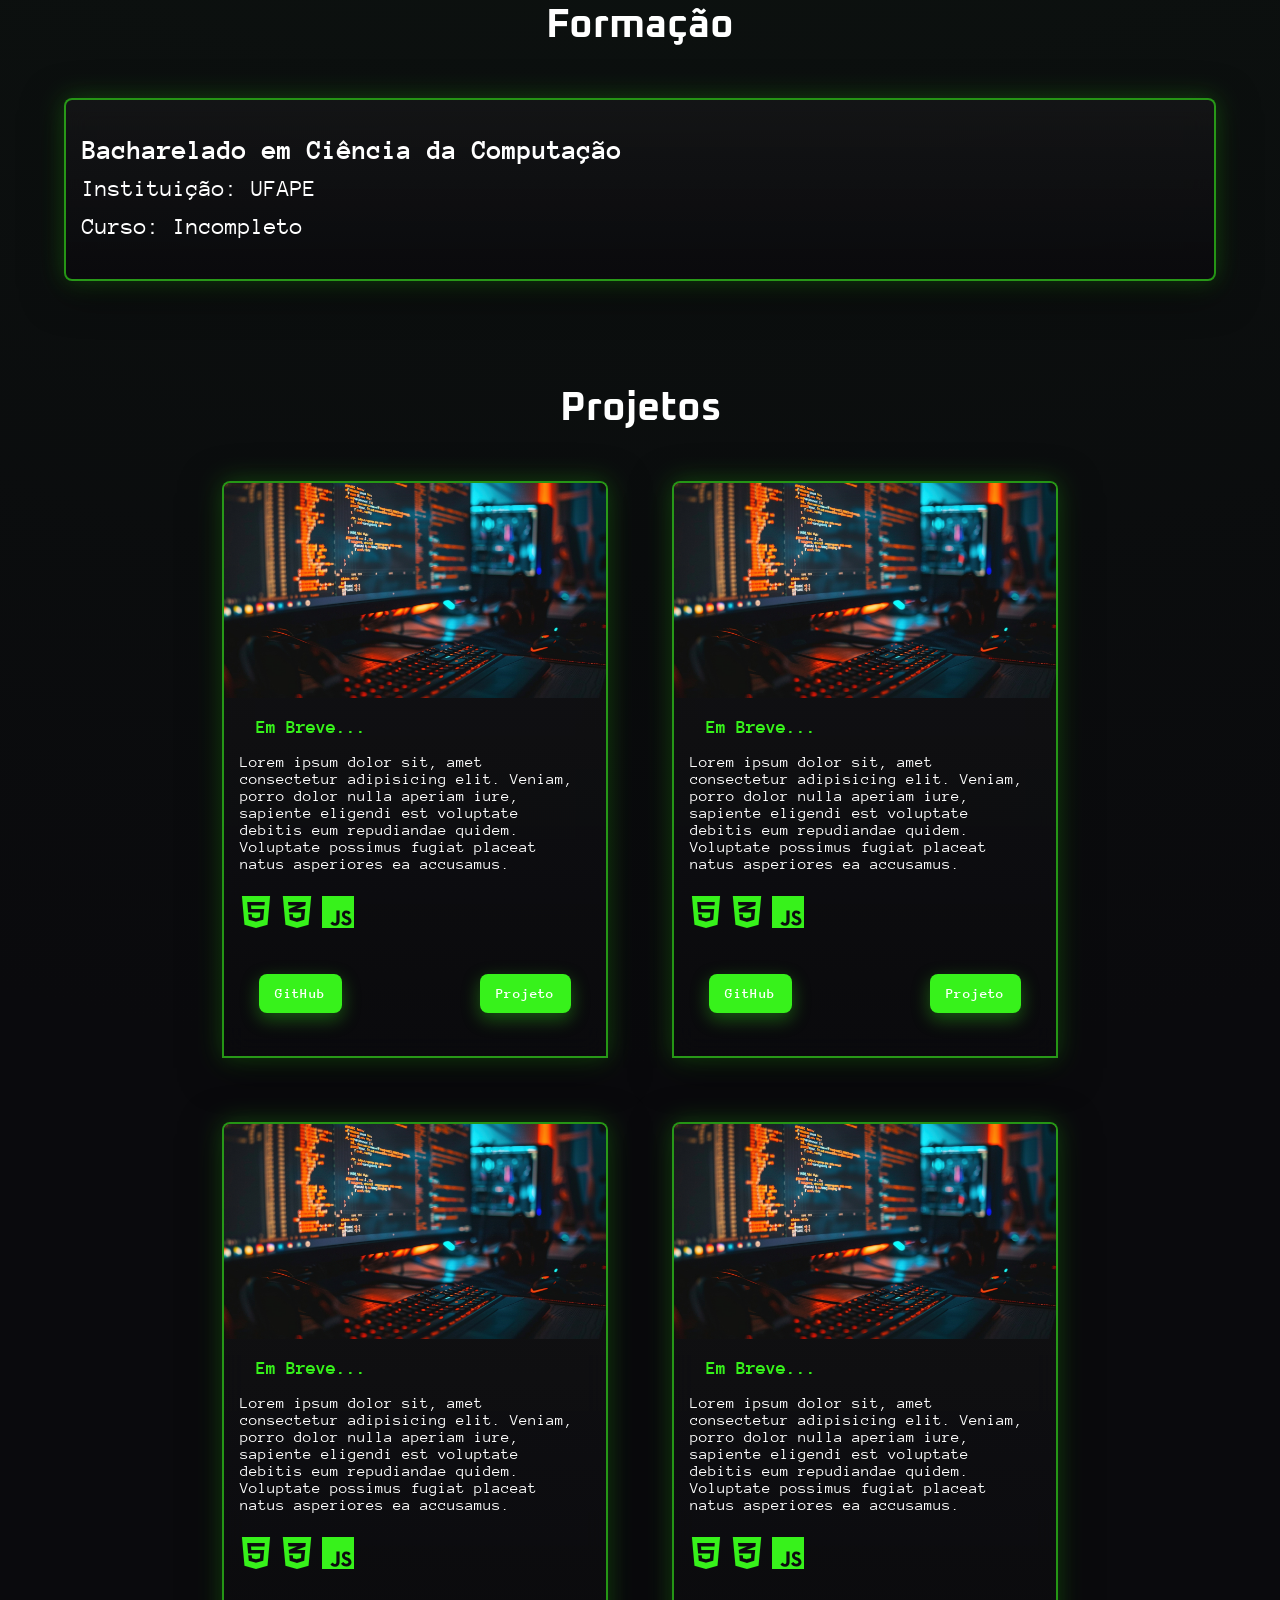
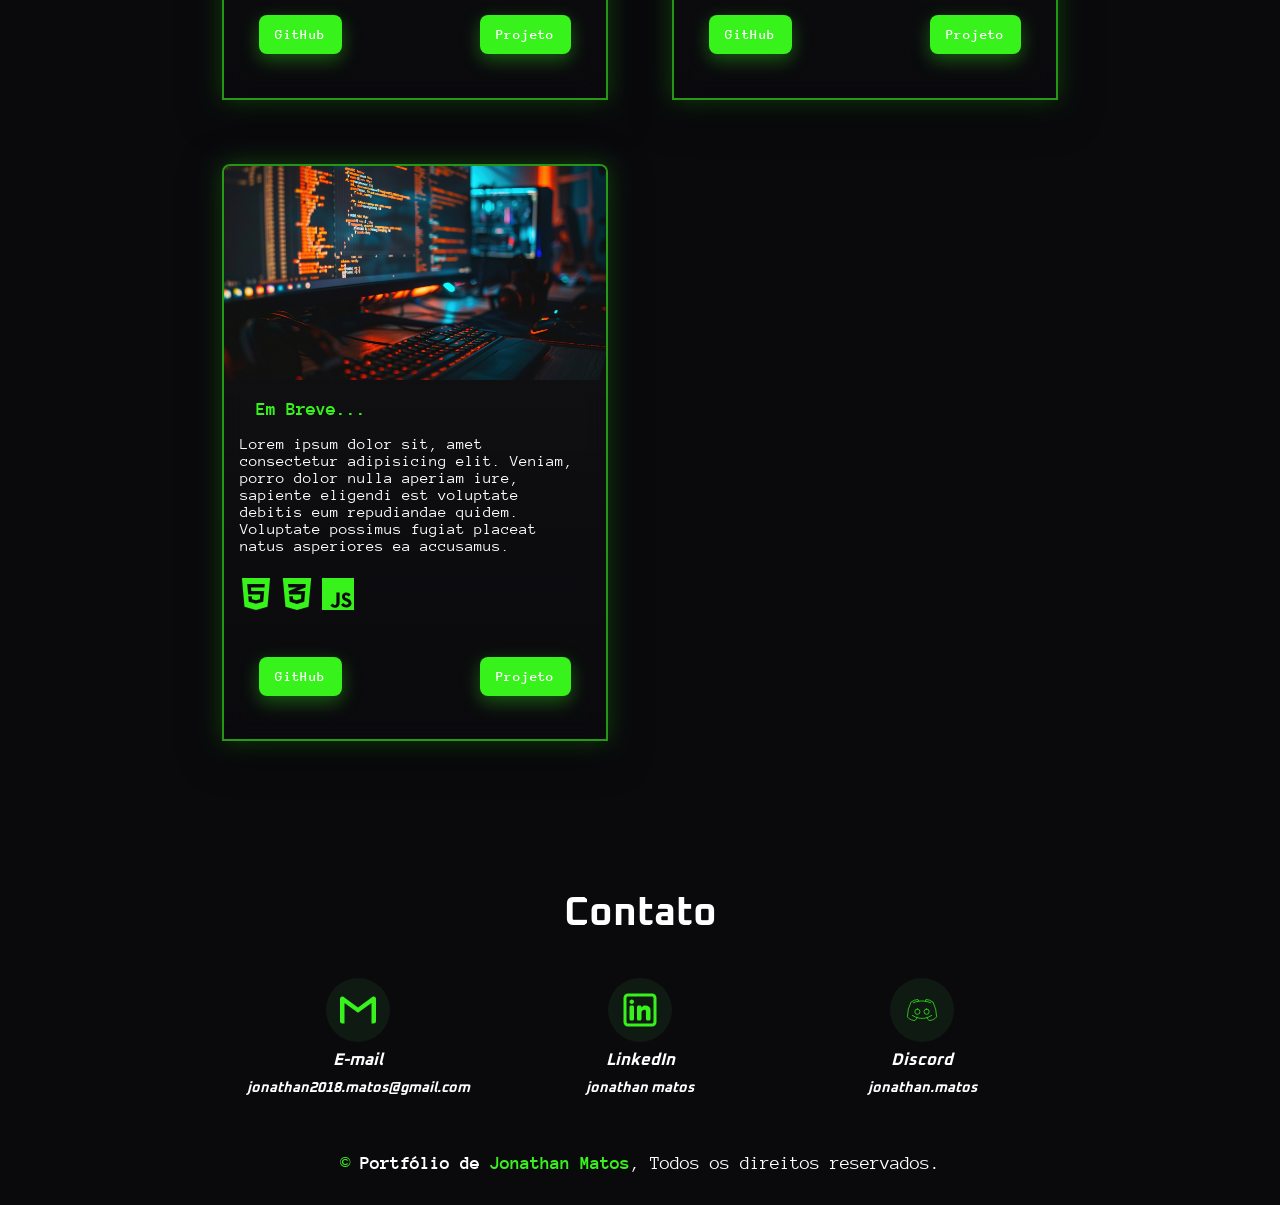
==== commit c98f113d: "Update index.html" ====
--- a/index.html
+++ b/index.html
@@ -347,8 +347,7 @@
         <p>
           <span class="copy-style">&copy;</span>
           <strong
-            >Portifólio de
-            <span class="copy-style">Jonathan Matos</span></strong
+            >Portfólio de <span class="copy-style">Jonathan Matos</span></strong
           >, Todos os direitos reservados.
         </p>
       </div>
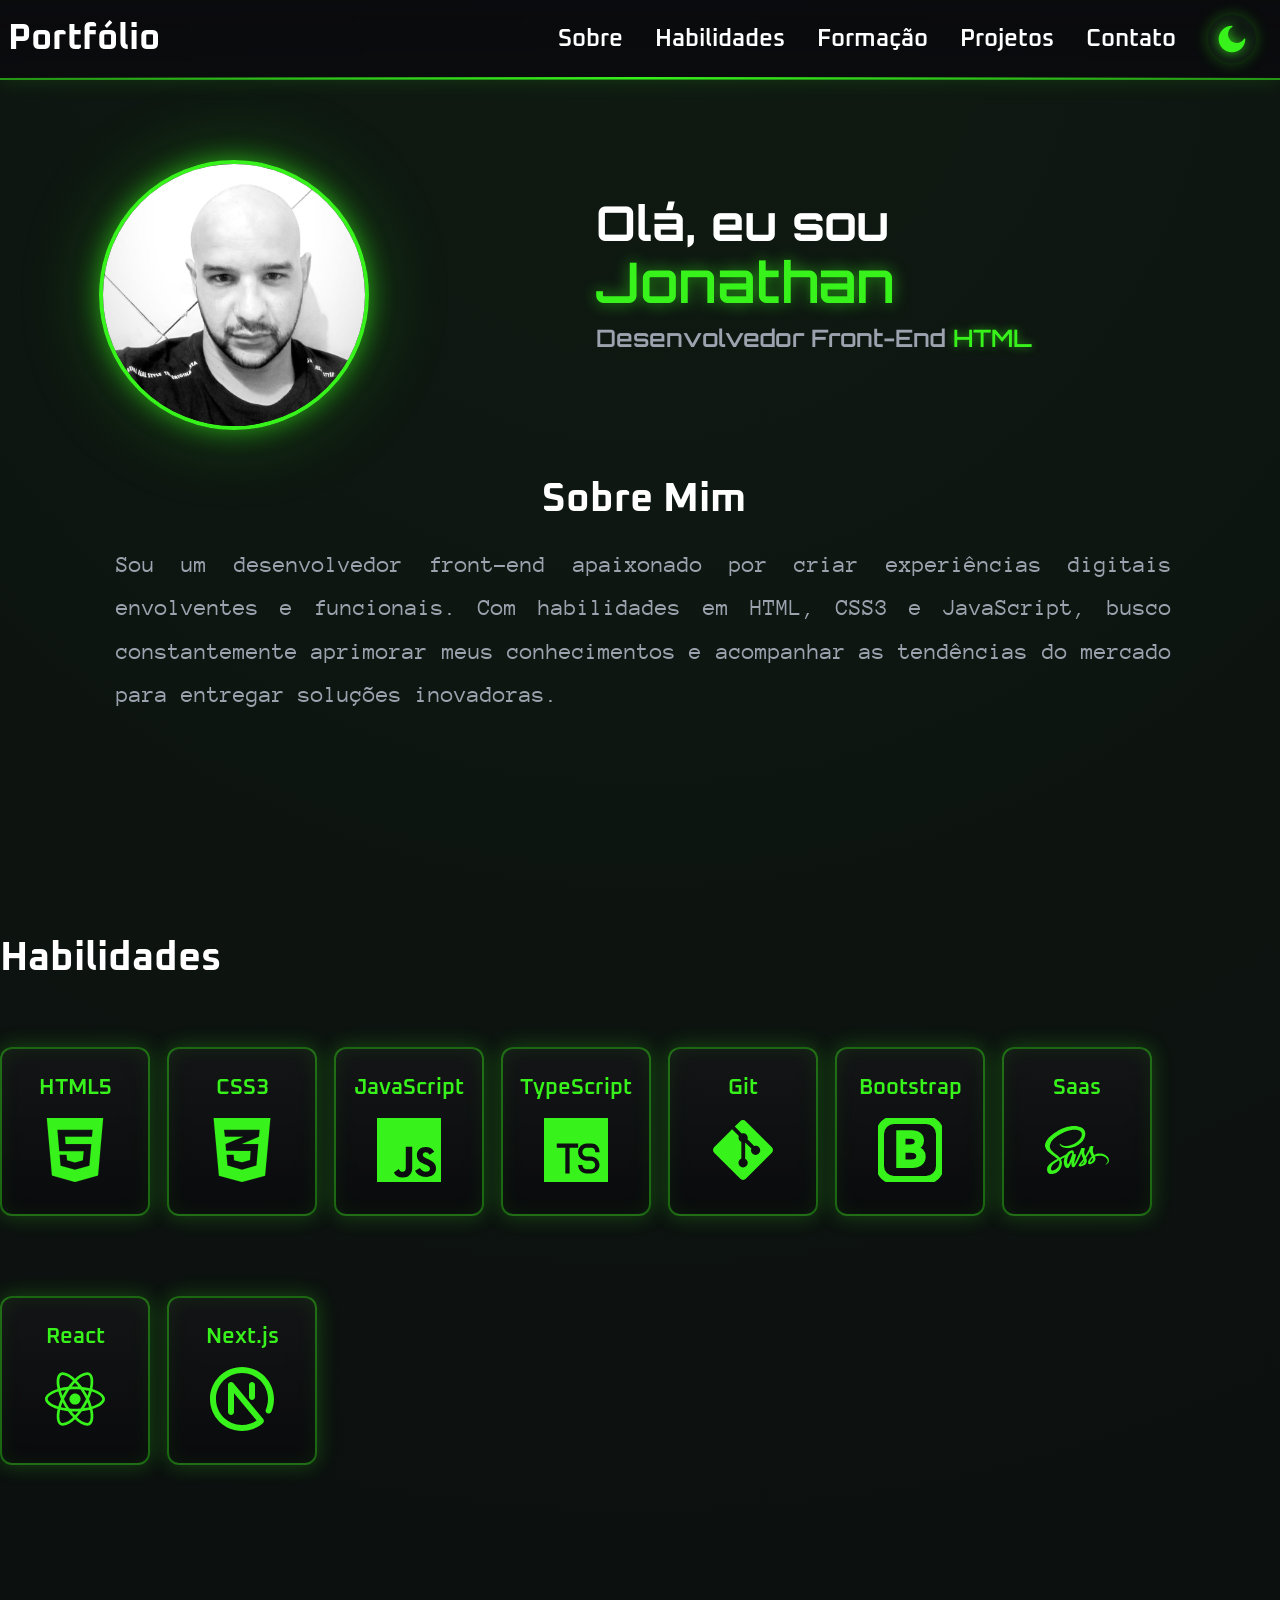
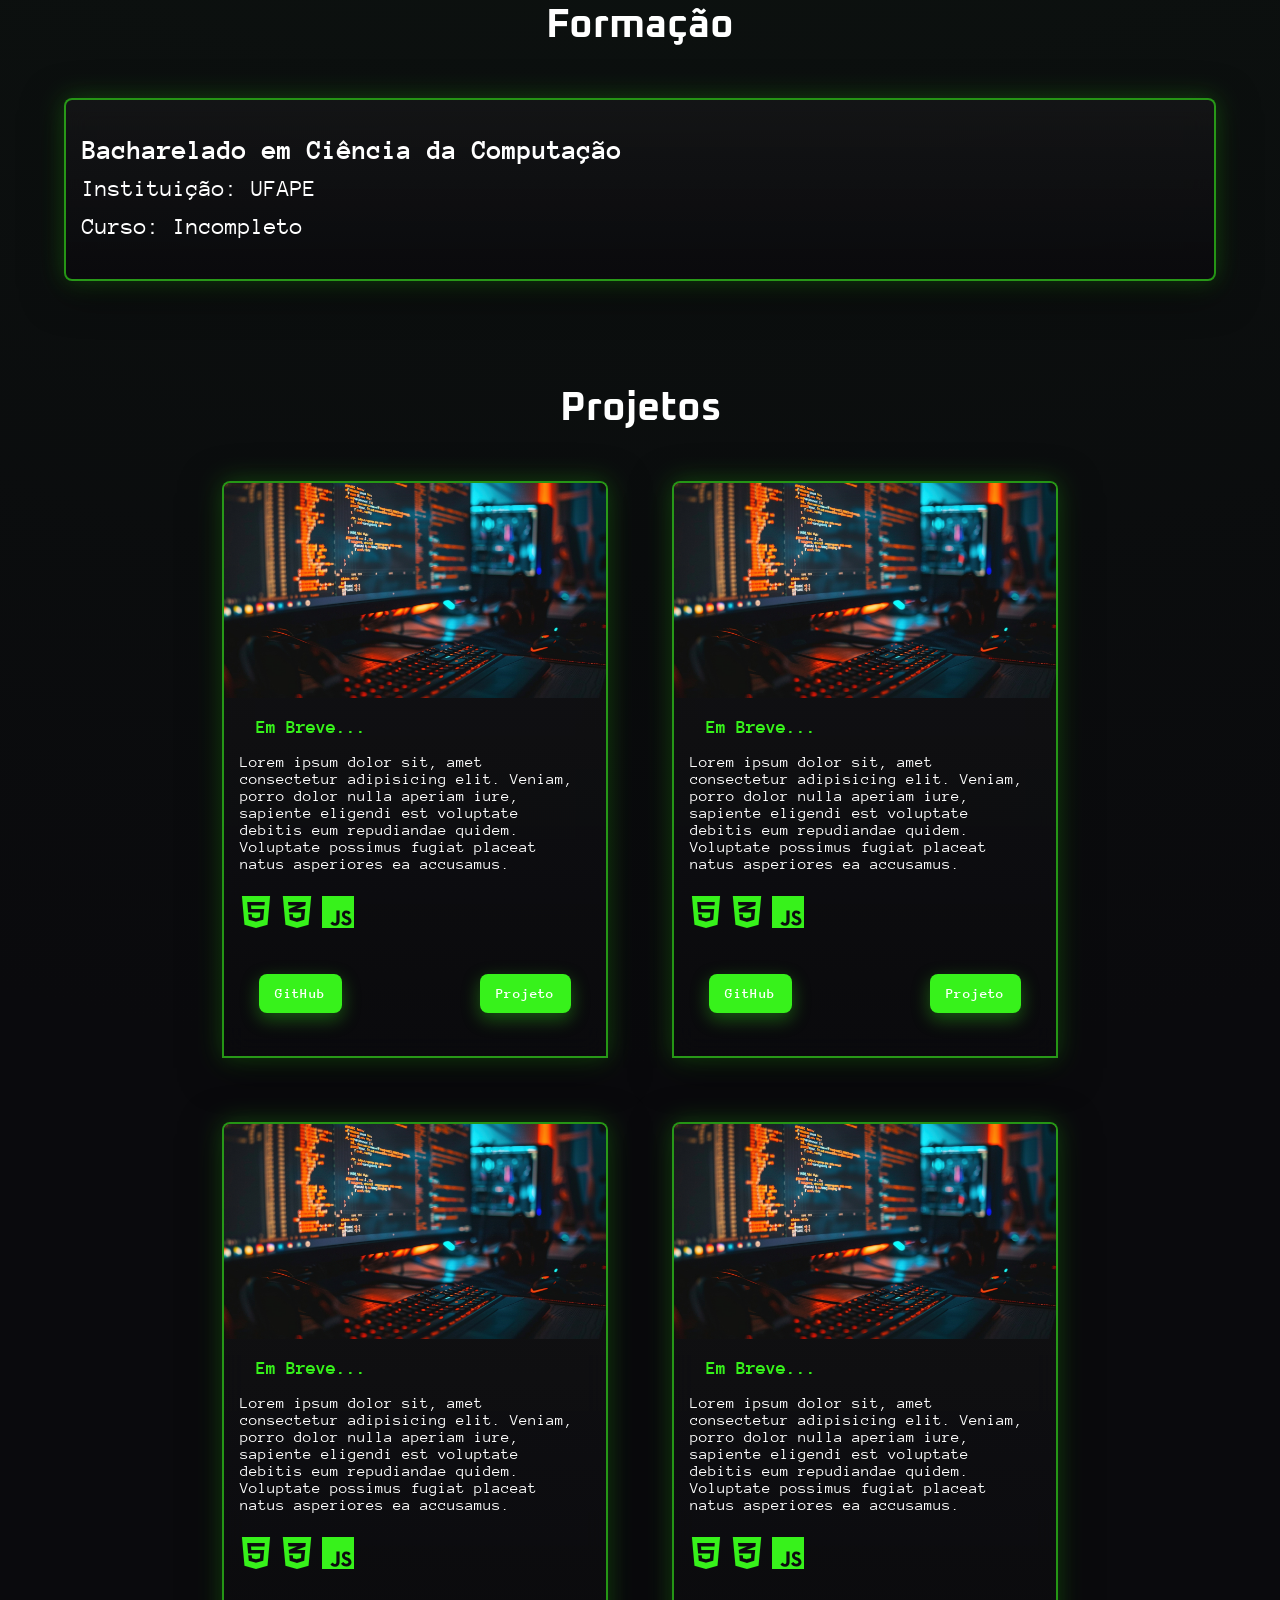
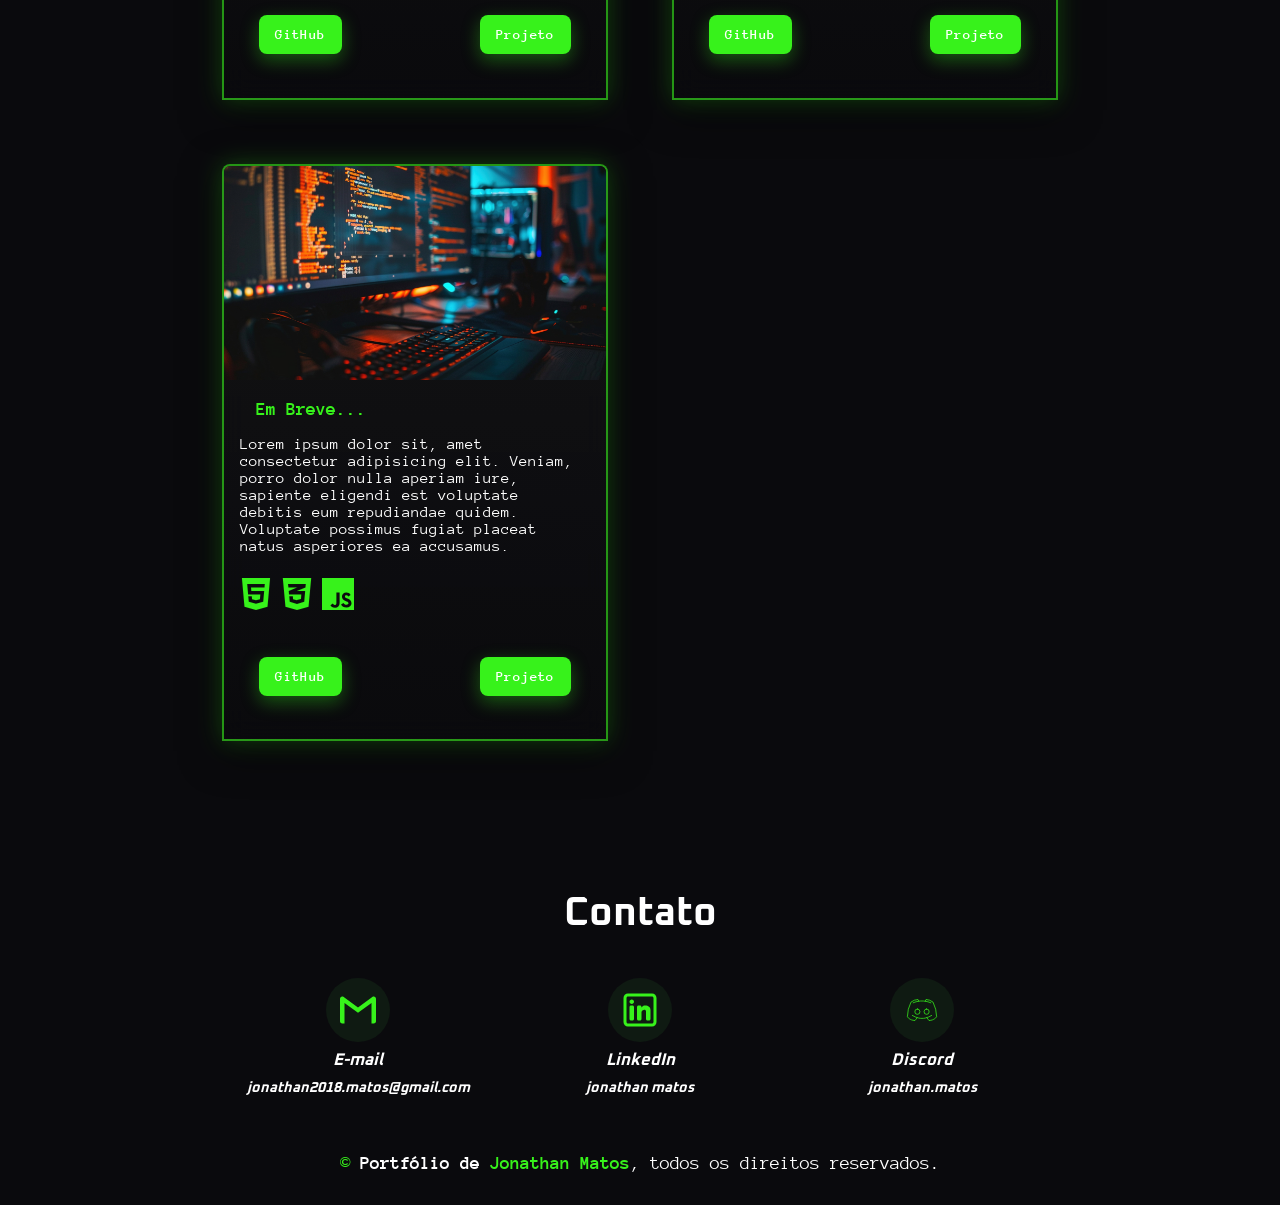
==== commit 39b22a4b: "Update index.html" ====
--- a/index.html
+++ b/index.html
@@ -3,7 +3,7 @@
   <head>
     <meta charset="UTF-8" />
     <meta name="viewport" content="width=device-width, initial-scale=1.0" />
-    <title>Portfólio | Jonathan Matos - Desenvolvedor Front-End</title>
+    <title>Portfólio | Jonathan Matos - Dev Front-End</title>
 
     <!--====== Google Fonts start ======-->
     <link rel="preconnect" href="https://fonts.googleapis.com" />
@@ -348,7 +348,7 @@
           <span class="copy-style">&copy;</span>
           <strong
             >Portfólio de <span class="copy-style">Jonathan Matos</span></strong
-          >, Todos os direitos reservados.
+          >, todos os direitos reservados.
         </p>
       </div>
     </footer>
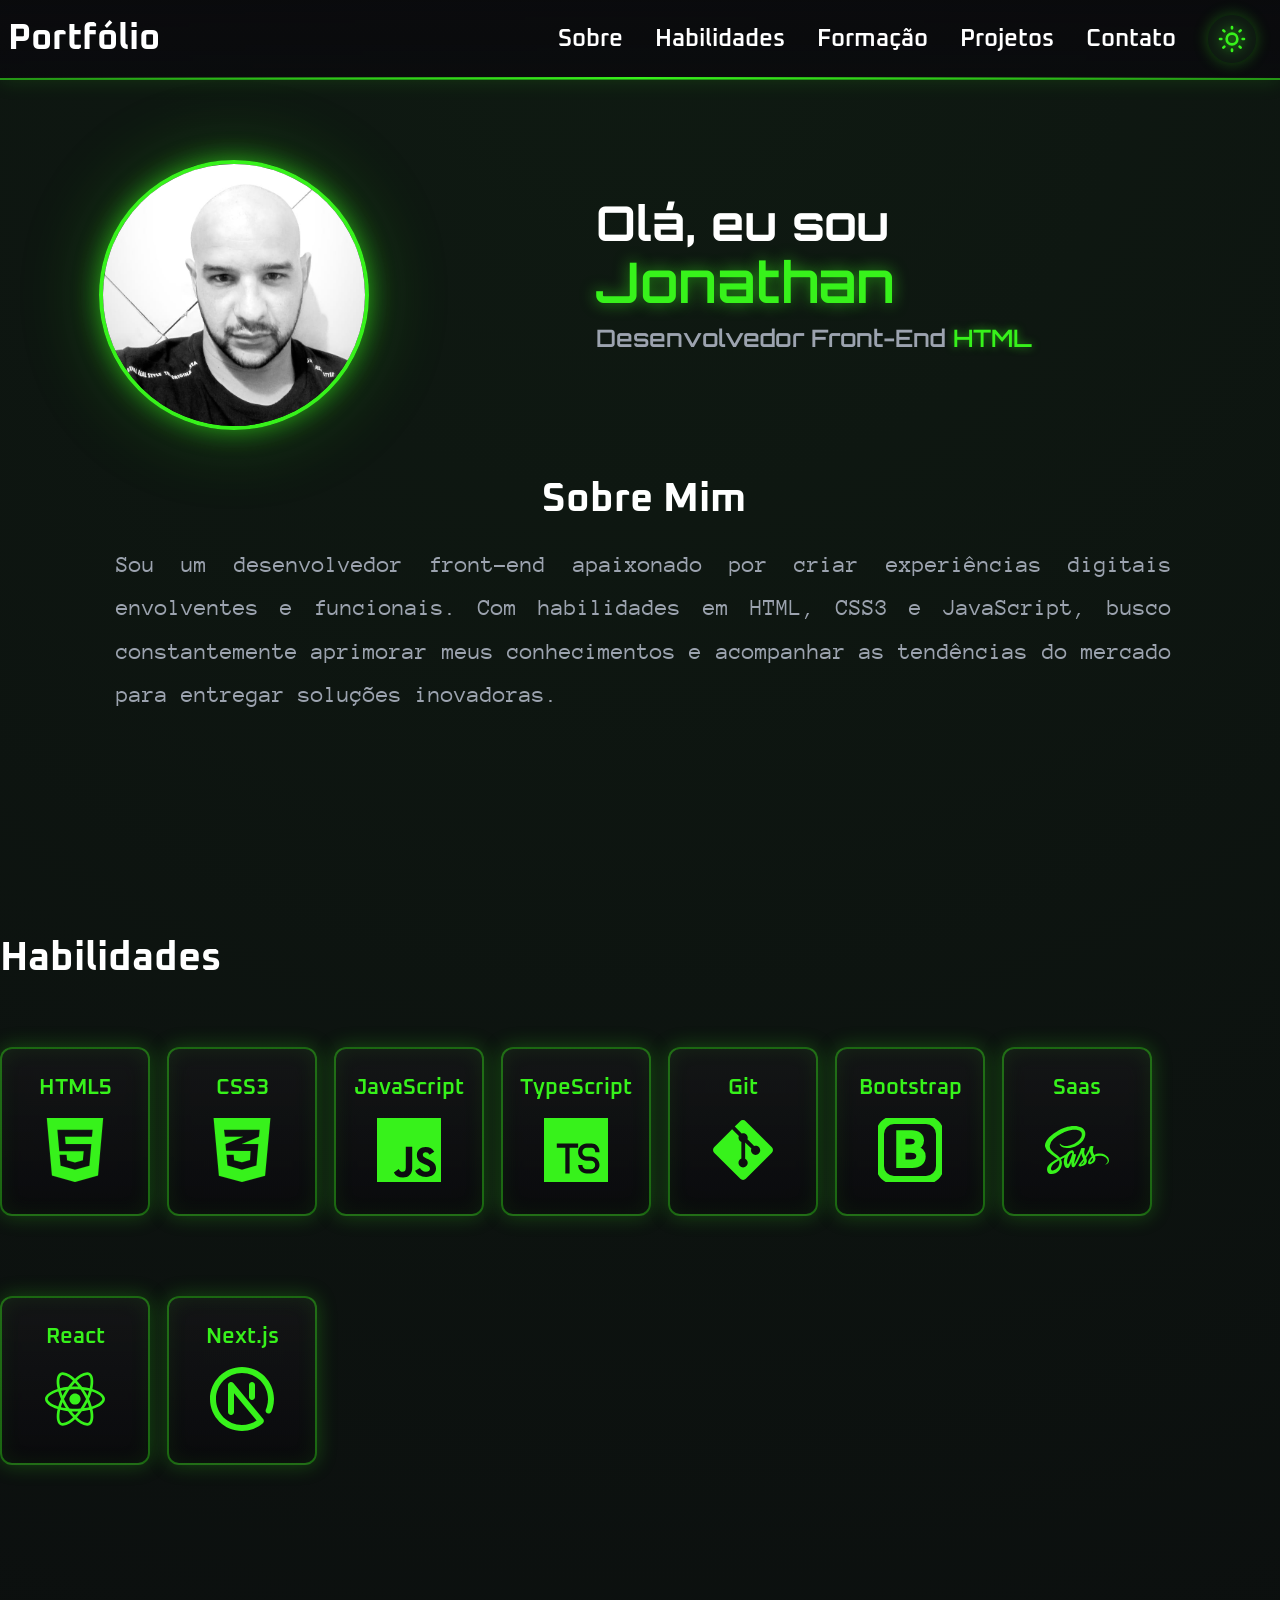
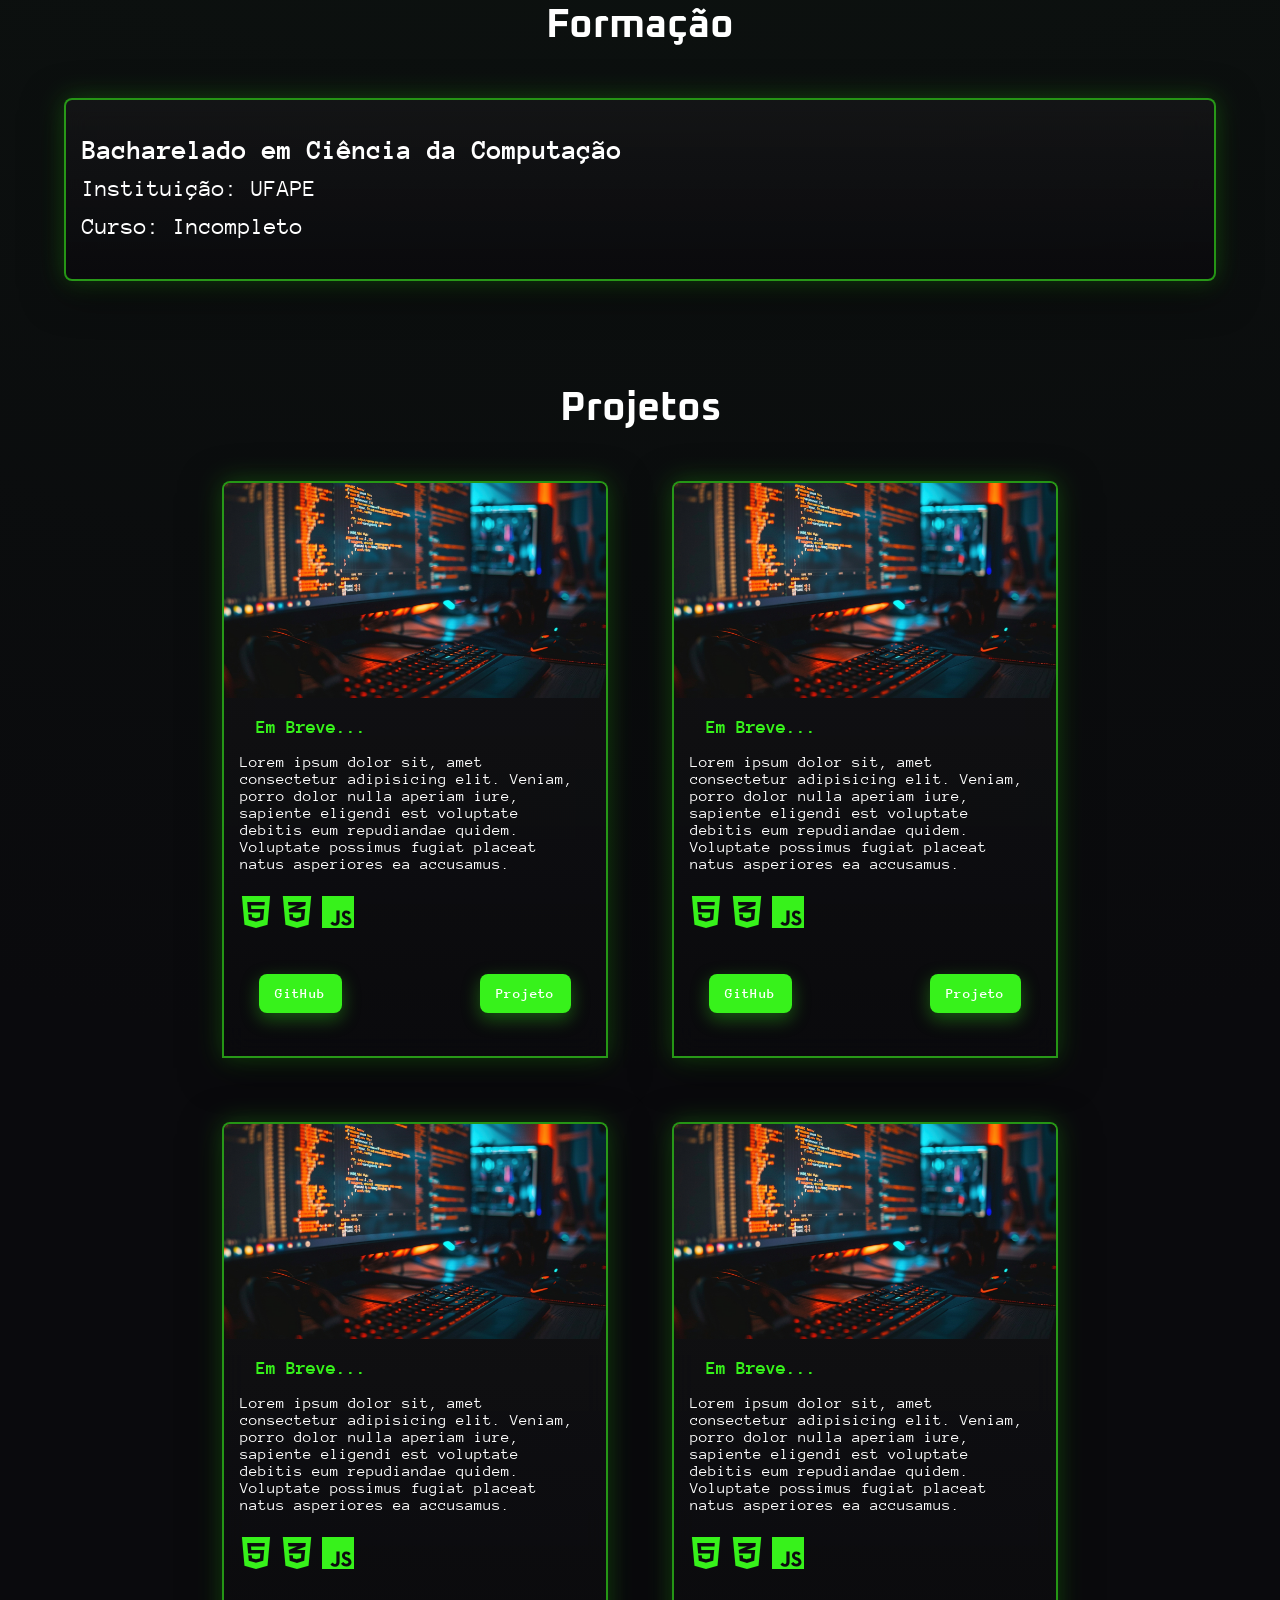
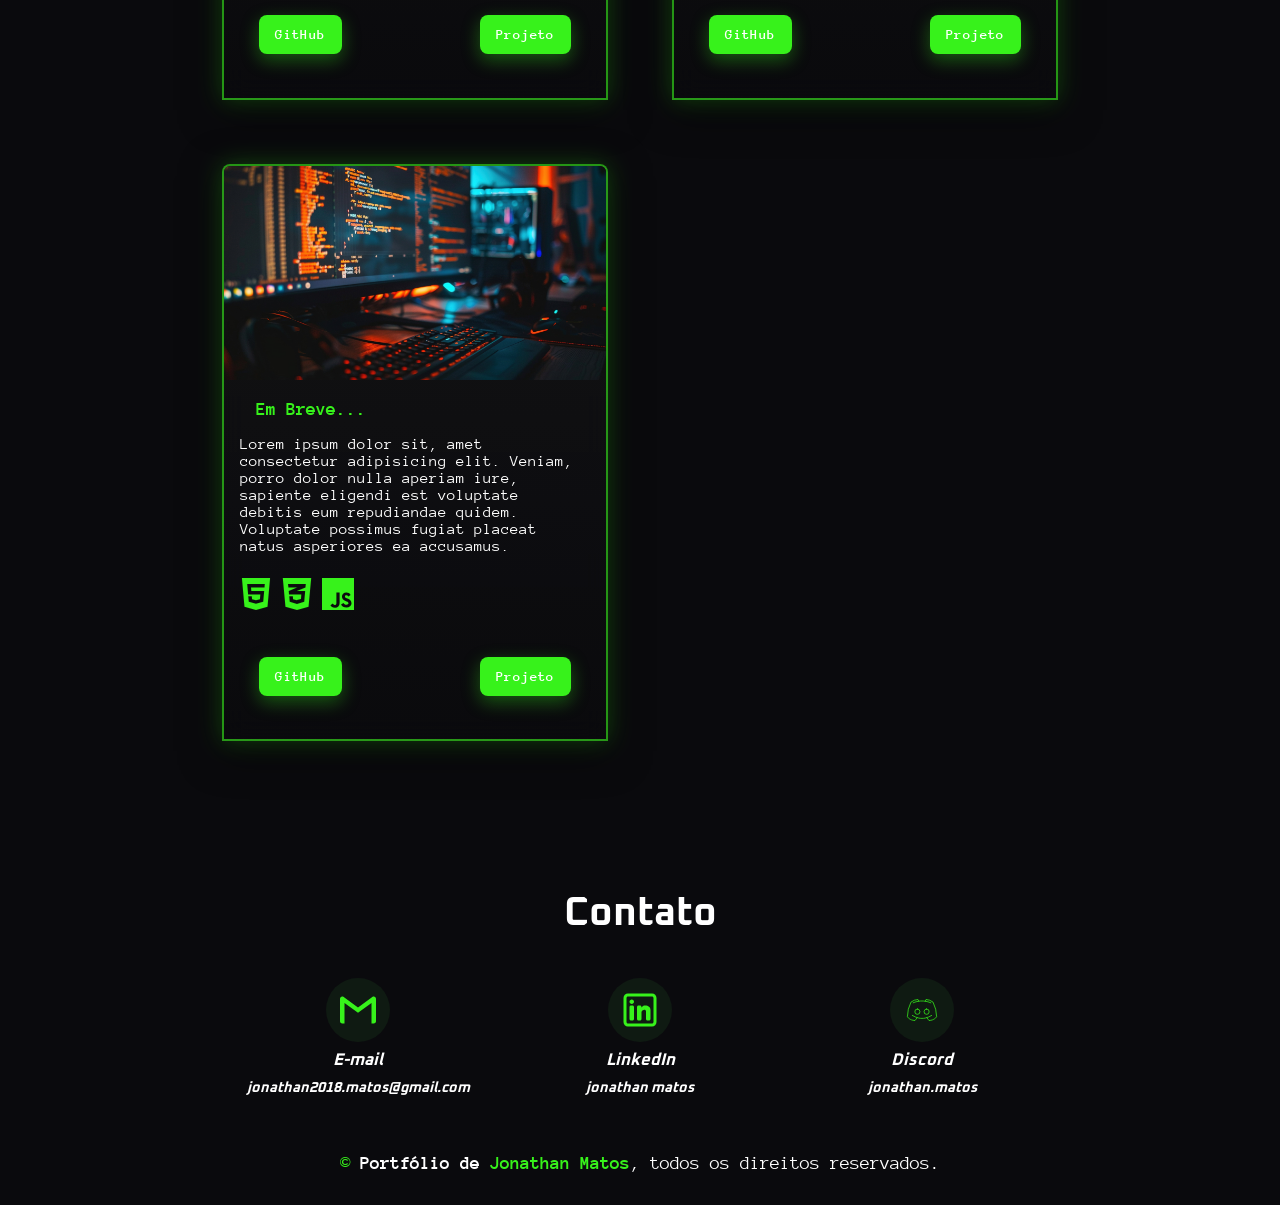
==== commit 1962677a: "update na logica da troca de item do tema" ====
(no text change in the page or its own stylesheets)
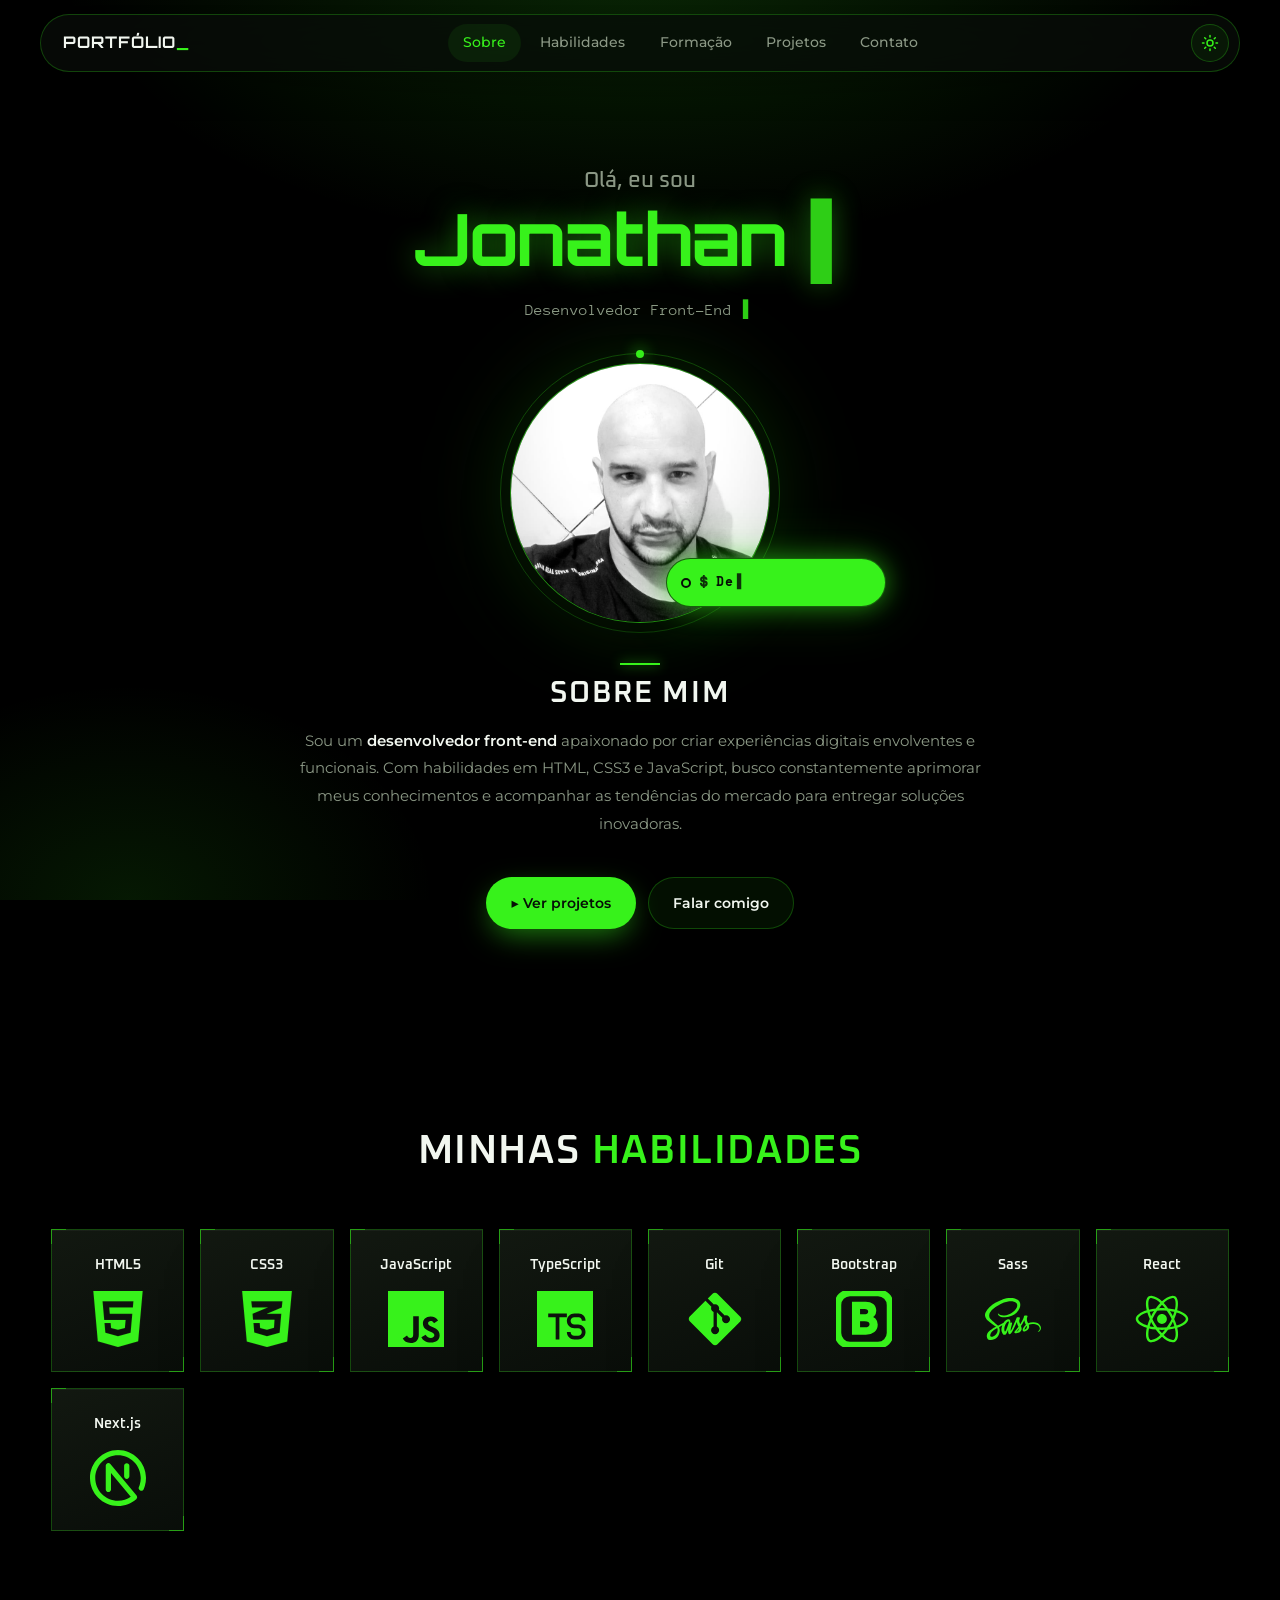
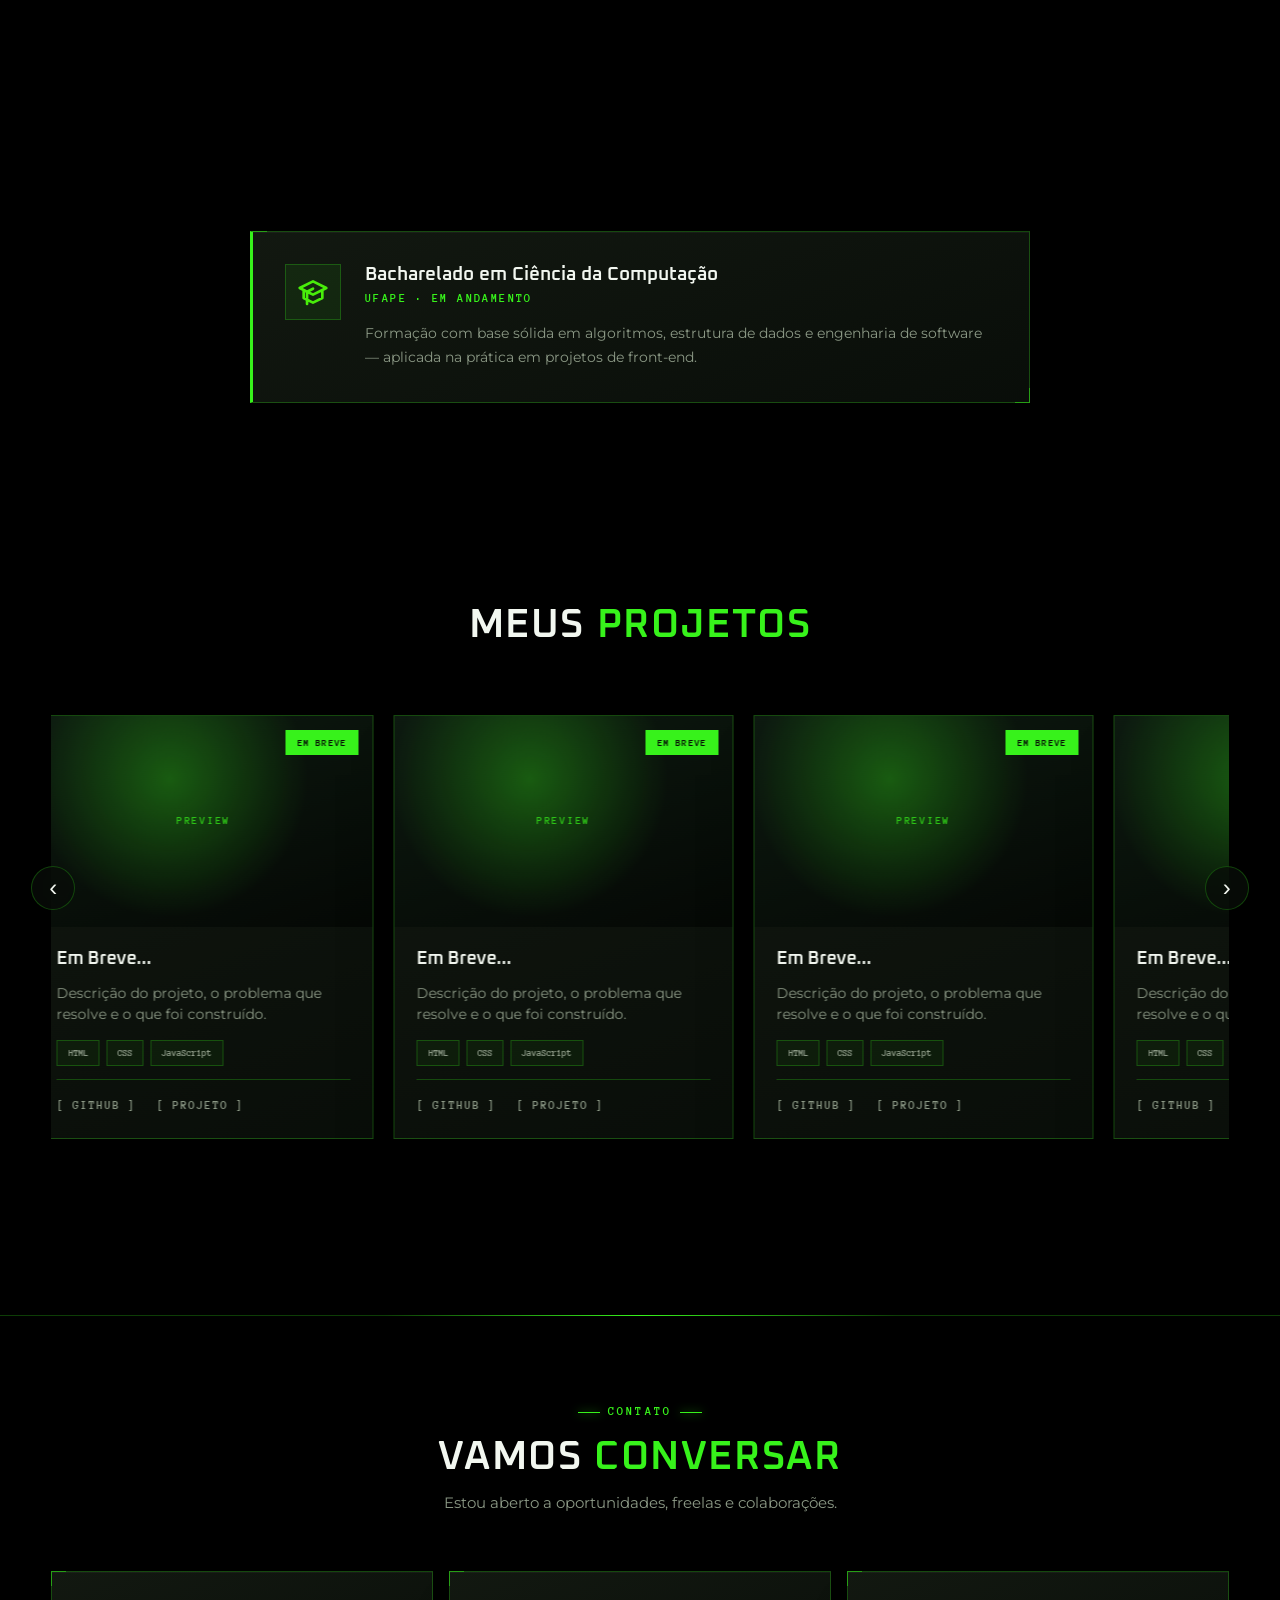
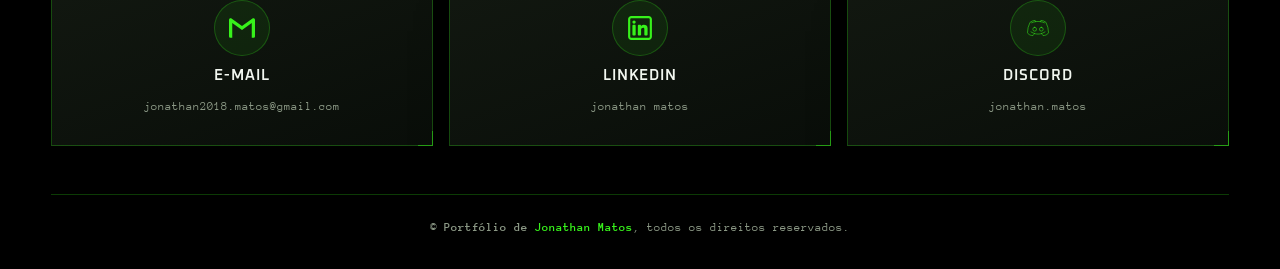
==== commit 2c439542: "refactor: padroniza cards, terminal e interações visuais - Cards com ícones SVG reais e tilt 3D no c" ====
--- a/index.html
+++ b/index.html
@@ -3,18 +3,26 @@
   <head>
     <meta charset="UTF-8" />
     <meta name="viewport" content="width=device-width, initial-scale=1.0" />
-    <title>Portfólio | Jonathan Matos - Dev Front-End</title>
-
-    <!--====== Google Fonts start ======-->
+    <title>Portfólio | Jonathan Matos</title>
+
+    <!-- ⚡ Aplica o tema ANTES de renderizar (evita flash) -->
+    <script>
+      (function () {
+        try {
+          if (localStorage.getItem("tema") === "light") {
+            document.documentElement.classList.add("light");
+          }
+        } catch (e) {}
+      })();
+    </script>
+
     <link rel="preconnect" href="https://fonts.googleapis.com" />
     <link rel="preconnect" href="https://fonts.gstatic.com" crossorigin />
     <link
-      href="https://fonts.googleapis.com/css2?family=Anonymous+Pro:ital,wght@0,400;0,700;1,400;1,700&family=Lato:ital,wght@0,100;0,300;0,400;0,700;0,900;1,100;1,300;1,400;1,700;1,900&family=Montserrat:ital,wght@0,100..900;1,100..900&family=Orbitron:wght@400..900&family=Oxanium:wght@200..800&family=Sora:wght@100..800&display=swap"
+      href="https://fonts.googleapis.com/css2?family=Anonymous+Pro:wght@400;700&family=Montserrat:wght@400;500;600;700&family=Orbitron:wght@600;700;800&family=Oxanium:wght@400;500;600;700&family=Space+Mono:wght@400;700&display=swap"
       rel="stylesheet"
     />
-    <!--====== Google Fonts end =======-->
-
-    <!--====== CSS Stylesheet ======-->
+
     <link rel="stylesheet" href="styles/style.css" />
     <link rel="stylesheet" href="styles/main.css" />
   </head>
@@ -22,339 +30,368 @@
     <header id="menu-bar">
       <div class="logo"><h2>Portfólio</h2></div>
 
-      <nav id="manu" class="menu">
-        <div class="menu-icon">
-          <img src="assets/icons/menu.svg" alt="" />
-        </div>
-
-        <div class="menu-large">
-          <div class="theme-mode">
-            <div class="theme-icon">
-              <img src="assets/icons/sun.svg" alt="" />
-            </div>
-            <!--<p>Tema</p>-->
-          </div>
-
-          <ul class="menu-list">
-            <li><a href="#about" class="link">Sobre</a></li>
-            <li><a href="#skills" class="link">Habilidades</a></li>
-            <li><a href="#training" class="link">Formação</a></li>
-            <li><a href="#projects" class="link">Projetos</a></li>
-            <li><a href="#contacts" class="link">Contato</a></li>
-          </ul>
-        </div>
-
-        <div class="menu-mobile">
-          <div class="theme-mode">
-            <div class="theme-icon">
-              <img src="assets/icons/sun.svg" alt="" />
-            </div>
-            <p>Tema</p>
-          </div>
-
-          <ul class="menu_list-mobile">
-            <li><a href="#about" class="link">Sobre</a></li>
-            <li><a href="#skills" class="link">Habilidades</a></li>
-            <li><a href="#training" class="link">Formação</a></li>
-            <li><a href="#projects" class="link">Projetos</a></li>
-            <li><a href="#contacts" class="link">Contato</a></li>
-          </ul>
-        </div>
-      </nav>
+      <ul class="menu-list">
+        <li><a href="#about" class="link is-active">Sobre</a></li>
+        <li><a href="#skills" class="link">Habilidades</a></li>
+        <li><a href="#training" class="link">Formação</a></li>
+        <li><a href="#projects" class="link">Projetos</a></li>
+        <li><a href="#contacts" class="link">Contato</a></li>
+      </ul>
+
+      <div class="nav-actions">
+        <button
+          class="icon-btn theme-btn"
+          aria-label="Alternar tema"
+          type="button"
+        >
+          <svg class="icon-sun" viewBox="0 0 24 24">
+            <circle cx="12" cy="12" r="4" />
+            <path
+              d="M12 2v2M12 20v2M4.93 4.93l1.41 1.41M17.66 17.66l1.41 1.41M2 12h2M20 12h2M4.93 19.07l1.41-1.41M17.66 6.34l1.41-1.41"
+            />
+          </svg>
+          <svg class="icon-moon" viewBox="0 0 24 24">
+            <path d="M21 12.79A9 9 0 1111.21 3 7 7 0 0021 12.79z" />
+          </svg>
+        </button>
+
+        <button class="icon-btn hamburger" aria-label="Menu" type="button">
+          <svg class="icon-menu" viewBox="0 0 24 24">
+            <path d="M3 6h18M3 12h18M3 18h18" />
+          </svg>
+          <svg class="icon-close" viewBox="0 0 24 24">
+            <path d="M6 6l12 12M18 6L6 18" />
+          </svg>
+        </button>
+      </div>
     </header>
+
+    <div class="menu-backdrop"></div>
+
+    <div class="menu-mobile">
+      <ul>
+        <li><a href="#about" class="link is-active">Sobre</a></li>
+        <li><a href="#skills" class="link">Habilidades</a></li>
+        <li><a href="#training" class="link">Formação</a></li>
+        <li><a href="#projects" class="link">Projetos</a></li>
+        <li><a href="#contacts" class="link">Contato</a></li>
+      </ul>
+    </div>
 
     <main>
       <section id="about">
         <div class="container">
-          <div class="about-intro">
+          <div class="about-intro reveal">
             <h1>Olá, eu sou</h1>
-
             <span id="name" class="name"></span>
-            <p>Desenvolvedor Front-End <span id="tac-animation"></span></p>
-          </div>
-
-          <div class="about-profile">
-            <img src="assets/images/me.jpg" alt="" />
-          </div>
-
-          <div class="about-description">
+            <p>
+              Desenvolvedor Front-End <span id="role" class="accent"></span>
+            </p>
+          </div>
+
+          <div class="about-profile reveal">
+            <div class="avatar-wrap">
+              <div class="glow"></div>
+              <div class="ring"></div>
+              <div class="face">
+                <img src="assets/images/me.jpg" alt="Jonathan Matos" />
+              </div>
+
+              <div class="status-terminal">
+                <span class="status-dot"></span>
+                <span class="prompt">$</span>
+                <span id="terminal-text"></span>
+                <span class="cursor">▍</span>
+              </div>
+            </div>
+          </div>
+
+          <div class="about-description reveal">
             <h2>Sobre Mim</h2>
             <p>
-              Sou um desenvolvedor front-end apaixonado por criar experiências
-              digitais envolventes e funcionais. Com habilidades em HTML, CSS3 e
-              JavaScript, busco constantemente aprimorar meus conhecimentos e
-              acompanhar as tendências do mercado para entregar soluções
-              inovadoras.
+              Sou um <strong>desenvolvedor front-end</strong> apaixonado por
+              criar experiências digitais envolventes e funcionais. Com
+              habilidades em HTML, CSS3 e JavaScript, busco constantemente
+              aprimorar meus conhecimentos e acompanhar as tendências do mercado
+              para entregar soluções inovadoras.
             </p>
           </div>
+
+          <div class="about-actions reveal">
+            <a href="#projects" class="btn btn-primary">▸ Ver projetos</a>
+            <a href="#contacts" class="btn btn-ghost">Falar comigo</a>
+          </div>
         </div>
       </section>
 
       <section id="skills">
-        <h2>Habilidades</h2>
-
-        <div class="skills-container">
-          <div class="skills_box--card">
-            <p>HTML5</p>
-            <img src="assets/icons/html5.svg" alt="" />
-          </div>
-
-          <div class="skills_box--card">
-            <p>CSS3</p>
-            <img src="assets/icons/css3.svg" alt="" />
-          </div>
-
-          <div class="skills_box--card">
-            <p>JavaScript</p>
-            <img src="assets/icons/javascript.svg" alt="" />
-          </div>
-
-          <div class="skills_box--card">
-            <p>TypeScript</p>
-            <img src="assets/icons/typescript.svg" alt="" />
-          </div>
-
-          <div class="skills_box--card">
-            <p>Git</p>
-            <img src="assets/icons/git.svg" alt="" />
-          </div>
-
-          <div class="skills_box--card">
-            <p>Bootstrap</p>
-            <img src="assets/icons/bootstrap-green.svg" alt="" />
-          </div>
-
-          <div class="skills_box--card">
-            <p>Saas</p>
-            <img src="assets/icons/sass.svg" alt="" />
-          </div>
-
-          <div class="skills_box--card">
-            <p>React</p>
-            <img src="assets/icons/react.svg" alt="" />
-          </div>
-
-          <div class="skills_box--card">
-            <p>Next.js</p>
-            <img src="assets/icons/next-16.svg" alt="" />
+        <div class="container">
+          <header class="section-head reveal">
+            <h2>Minhas <span class="accent">Habilidades</span></h2>
+          </header>
+
+          <div class="skills-container">
+            <div class="skill-card card reveal">
+              <span class="name">HTML5</span>
+              <img class="skill-img" src="assets/icons/html5.svg" alt="" />
+            </div>
+            <div class="skill-card card reveal">
+              <span class="name">CSS3</span>
+              <img class="skill-img" src="assets/icons/css3.svg" alt="" />
+            </div>
+            <div class="skill-card card reveal">
+              <span class="name">JavaScript</span>
+              <img class="skill-img" src="assets/icons/javascript.svg" alt="" />
+            </div>
+            <div class="skill-card card reveal">
+              <span class="name">TypeScript</span>
+              <img class="skill-img" src="assets/icons/typescript.svg" alt="" />
+            </div>
+            <div class="skill-card card reveal">
+              <span class="name">Git</span>
+              <img class="skill-img" src="assets/icons/git.svg" alt="" />
+            </div>
+            <div class="skill-card card reveal">
+              <span class="name">Bootstrap</span
+              ><img
+                class="skill-img"
+                src="assets/icons/bootstrap-green.svg"
+                alt=""
+              />
+            </div>
+            <div class="skill-card card reveal">
+              <span class="name">Sass</span>
+              <img class="skill-img" src="assets/icons/sass.svg" alt="" />
+            </div>
+            <div class="skill-card card reveal">
+              <span class="name">React</span
+              ><img class="skill-img" src="assets/icons/react.svg" alt="" />
+            </div>
+            <div class="skill-card card reveal">
+              <span class="name">Next.js</span
+              ><img class="skill-img" src="assets/icons/next-16.svg" alt="" />
+            </div>
           </div>
         </div>
       </section>
 
       <section id="training">
-        <h2>Formação</h2>
-
-        <div class="training-card">
-          <h3>Bacharelado em Ciência da Computação</h3>
-          <p>Instituição: UFAPE</p>
-          <p>Curso: Incompleto</p>
+        <div class="container">
+          <header class="section-head reveal">
+            <h2>Minha <span class="accent">Educação</span></h2>
+          </header>
+
+          <article class="training-card card reveal">
+            <div class="training-ic">
+              <img src="assets/icons/graduation-black.svg" alt="" />
+            </div>
+            <div class="training-info">
+              <h3>Bacharelado em Ciência da Computação</h3>
+              <p class="training-meta">UFAPE · Em andamento</p>
+              <p class="training-desc">
+                Formação com base sólida em algoritmos, estrutura de dados e
+                engenharia de software — aplicada na prática em projetos de
+                front-end.
+              </p>
+            </div>
+          </article>
         </div>
       </section>
 
       <section id="projects">
-        <h2>Projetos</h2>
-
-        <div class="card-wrapper">
-          <div class="card__content">
-            <article class="card__article">
-              <div class="card__image">
-                <img src="assets/images/programmer.png" alt="" />
+        <div class="container">
+          <header class="section-head reveal">
+            <h2>Meus <span class="accent">Projetos</span></h2>
+          </header>
+
+          <div class="carousel reveal">
+            <button class="carousel-arrow prev" aria-label="Anterior">‹</button>
+            <button class="carousel-arrow next" aria-label="Próximo">›</button>
+
+            <div class="carousel-viewport">
+              <div class="carousel-track">
+                <article class="card-article card">
+                  <div class="card-image">
+                    <span class="placeholder">Preview</span>
+                    <span class="card-badge">Em breve</span>
+                  </div>
+                  <div class="details">
+                    <h3>Em Breve...</h3>
+                    <p>
+                      Descrição do projeto, o problema que resolve e o que foi
+                      construído.
+                    </p>
+                    <div class="tecnologias">
+                      <span class="tech-pill">HTML</span>
+                      <span class="tech-pill">CSS</span>
+                      <span class="tech-pill">JavaScript</span>
+                    </div>
+                    <div class="local">
+                      <a href="#" class="button">GitHub</a>
+                      <a href="#" class="button">Projeto</a>
+                    </div>
+                  </div>
+                </article>
+
+                <article class="card-article card">
+                  <div class="card-image">
+                    <span class="placeholder">Preview</span>
+                    <span class="card-badge">Em breve</span>
+                  </div>
+                  <div class="details">
+                    <h3>Em Breve...</h3>
+                    <p>
+                      Descrição do projeto, o problema que resolve e o que foi
+                      construído.
+                    </p>
+                    <div class="tecnologias">
+                      <span class="tech-pill">HTML</span>
+                      <span class="tech-pill">CSS</span>
+                      <span class="tech-pill">JavaScript</span>
+                    </div>
+                    <div class="local">
+                      <a href="#" class="button">GitHub</a>
+                      <a href="#" class="button">Projeto</a>
+                    </div>
+                  </div>
+                </article>
+
+                <article class="card-article card">
+                  <div class="card-image">
+                    <span class="placeholder">Preview</span>
+                    <span class="card-badge">Em breve</span>
+                  </div>
+                  <div class="details">
+                    <h3>Em Breve...</h3>
+                    <p>
+                      Descrição do projeto, o problema que resolve e o que foi
+                      construído.
+                    </p>
+                    <div class="tecnologias">
+                      <span class="tech-pill">HTML</span>
+                      <span class="tech-pill">CSS</span>
+                      <span class="tech-pill">JavaScript</span>
+                    </div>
+                    <div class="local">
+                      <a href="#" class="button">GitHub</a>
+                      <a href="#" class="button">Projeto</a>
+                    </div>
+                  </div>
+                </article>
+
+                <article class="card-article card">
+                  <div class="card-image">
+                    <span class="placeholder">Preview</span>
+                    <span class="card-badge">Em breve</span>
+                  </div>
+                  <div class="details">
+                    <h3>Em Breve...</h3>
+                    <p>
+                      Descrição do projeto, o problema que resolve e o que foi
+                      construído.
+                    </p>
+                    <div class="tecnologias">
+                      <span class="tech-pill">HTML</span>
+                      <span class="tech-pill">CSS</span>
+                      <span class="tech-pill">JavaScript</span>
+                    </div>
+                    <div class="local">
+                      <a href="#" class="button">GitHub</a>
+                      <a href="#" class="button">Projeto</a>
+                    </div>
+                  </div>
+                </article>
+
+                <article class="card-article card">
+                  <div class="card-image">
+                    <span class="placeholder">Preview</span>
+                    <span class="card-badge">Em breve</span>
+                  </div>
+                  <div class="details">
+                    <h3>Em Breve...</h3>
+                    <p>
+                      Descrição do projeto, o problema que resolve e o que foi
+                      construído.
+                    </p>
+                    <div class="tecnologias">
+                      <span class="tech-pill">HTML</span>
+                      <span class="tech-pill">CSS</span>
+                      <span class="tech-pill">JavaScript</span>
+                    </div>
+                    <div class="local">
+                      <a href="#" class="button">GitHub</a>
+                      <a href="#" class="button">Projeto</a>
+                    </div>
+                  </div>
+                </article>
               </div>
-
-              <div class="details">
-                <h3>Em Breve...</h3>
-                <p>
-                  Lorem ipsum dolor sit, amet consectetur adipisicing elit.
-                  Veniam, porro dolor nulla aperiam iure, sapiente eligendi est
-                  voluptate debitis eum repudiandae quidem. Voluptate possimus
-                  fugiat placeat natus asperiores ea accusamus.
-                </p>
-
-                <div id="rodape">
-                  <div class="tecnologias">
-                    <img src="assets/icons/html5.svg" alt="" />
-                    <img src="assets/icons/css3.svg" alt="" />
-                    <img src="assets/icons/javascript.svg" alt="" />
-                  </div>
-
-                  <div class="local">
-                    <a href="#" class="button">GitHub</a>
-                    <a href="#" class="button">Projeto</a>
-                  </div>
-                </div>
-              </div>
-            </article>
-
-            <article class="card__article">
-              <div class="card__image">
-                <img src="assets/images/programmer.png" alt="" />
-              </div>
-
-              <div class="details">
-                <h3>Em Breve...</h3>
-                <p>
-                  Lorem ipsum dolor sit, amet consectetur adipisicing elit.
-                  Veniam, porro dolor nulla aperiam iure, sapiente eligendi est
-                  voluptate debitis eum repudiandae quidem. Voluptate possimus
-                  fugiat placeat natus asperiores ea accusamus.
-                </p>
-
-                <div id="rodape">
-                  <div class="tecnologias">
-                    <img src="assets/icons/html5.svg" alt="" />
-                    <img src="assets/icons/css3.svg" alt="" />
-                    <img src="assets/icons/javascript.svg" alt="" />
-                  </div>
-
-                  <div class="local">
-                    <a href="#" class="button">GitHub</a>
-                    <a href="#" class="button">Projeto</a>
-                  </div>
-                </div>
-              </div>
-            </article>
-
-            <article class="card__article">
-              <div class="card__image">
-                <img src="assets/images/programmer.png" alt="" />
-              </div>
-
-              <div class="details">
-                <h3>Em Breve...</h3>
-                <p>
-                  Lorem ipsum dolor sit, amet consectetur adipisicing elit.
-                  Veniam, porro dolor nulla aperiam iure, sapiente eligendi est
-                  voluptate debitis eum repudiandae quidem. Voluptate possimus
-                  fugiat placeat natus asperiores ea accusamus.
-                </p>
-
-                <div id="rodape">
-                  <div class="tecnologias">
-                    <img src="assets/icons/html5.svg" alt="" />
-                    <img src="assets/icons/css3.svg" alt="" />
-                    <img src="assets/icons/javascript.svg" alt="" />
-                  </div>
-
-                  <div class="local">
-                    <a href="#" class="button">GitHub</a>
-                    <a href="#" class="button">Projeto</a>
-                  </div>
-                </div>
-              </div>
-            </article>
-
-            <article class="card__article">
-              <div class="card__image">
-                <img src="assets/images/programmer.png" alt="" />
-              </div>
-
-              <div class="details">
-                <h3>Em Breve...</h3>
-                <p>
-                  Lorem ipsum dolor sit, amet consectetur adipisicing elit.
-                  Veniam, porro dolor nulla aperiam iure, sapiente eligendi est
-                  voluptate debitis eum repudiandae quidem. Voluptate possimus
-                  fugiat placeat natus asperiores ea accusamus.
-                </p>
-
-                <div id="rodape">
-                  <div class="tecnologias">
-                    <img src="assets/icons/html5.svg" alt="" />
-                    <img src="assets/icons/css3.svg" alt="" />
-                    <img src="assets/icons/javascript.svg" alt="" />
-                  </div>
-
-                  <div class="local">
-                    <a href="#" class="button">GitHub</a>
-                    <a href="#" class="button">Projeto</a>
-                  </div>
-                </div>
-              </div>
-            </article>
-
-            <article class="card__article">
-              <div class="card__image">
-                <img src="assets/images/programmer.png" alt="" />
-              </div>
-
-              <div class="details">
-                <h3>Em Breve...</h3>
-                <p>
-                  Lorem ipsum dolor sit, amet consectetur adipisicing elit.
-                  Veniam, porro dolor nulla aperiam iure, sapiente eligendi est
-                  voluptate debitis eum repudiandae quidem. Voluptate possimus
-                  fugiat placeat natus asperiores ea accusamus.
-                </p>
-
-                <div id="rodape">
-                  <div class="tecnologias">
-                    <img src="assets/icons/html5.svg" alt="" />
-                    <img src="assets/icons/css3.svg" alt="" />
-                    <img src="assets/icons/javascript.svg" alt="" />
-                  </div>
-
-                  <div class="local">
-                    <a href="#" class="button">GitHub</a>
-                    <a href="#" class="button">Projeto</a>
-                  </div>
-                </div>
-              </div>
-            </article>
+            </div>
           </div>
         </div>
       </section>
     </main>
 
     <footer id="contacts">
-      <h2>Contato</h2>
-
-      <address>
-        <a href="mailto:jonathan2018.matos@gmail.com" class="contact">
-          <div class="profile">
-            <img src="assets/icons/gmail.svg" class="icon_area" alt="" />
-          </div>
-
-          <h3>E-mail</h3>
-
-          <p>jonathan2018.matos@gmail.com</p>
-        </a>
-
-        <a
-          href="https://www.linkedin.com/in/jonathan-matos-dev-frontend/"
-          target="_blank"
-          class="contact"
-        >
-          <div class="profile">
-            <img src="assets/icons/linkedin.svg" class="icon_area" alt="" />
-          </div>
-
-          <h3>LinkedIn</h3>
-
-          <p>jonathan matos</p></a
-        >
-        <a href="https://discord.gg/svFkVd8VSZ" target="_blank" class="contact">
-          <div class="profile">
-            <img src="assets/icons/discord.svg" class="icon_area" alt="" />
-          </div>
-
-          <h3>Discord</h3>
-
-          <p>jonathan.matos</p>
-        </a>
-      </address>
-
-      <div class="copy">
-        <p>
-          <span class="copy-style">&copy;</span>
+      <div class="container">
+        <header class="section-head reveal">
+          <span class="kicker">Contato</span>
+          <h2>Vamos <span class="accent">conversar</span></h2>
+          <p>Estou aberto a oportunidades, freelas e colaborações.</p>
+        </header>
+
+        <div class="contact-grid">
+          <a
+            href="mailto:jonathan2018.matos@gmail.com"
+            class="contact-card card reveal"
+          >
+            <div class="profile">
+              <img src="assets/icons/gmail.svg" class="icon_area" alt="" />
+            </div>
+            <h3>E-mail</h3>
+            <p>jonathan2018.matos@gmail.com</p>
+          </a>
+
+          <a
+            href="https://www.linkedin.com/in/jonathan-matos-dev-frontend/"
+            target="_blank"
+            rel="noopener"
+            class="contact-card card reveal"
+          >
+            <div class="profile">
+              <img src="assets/icons/linkedin.svg" class="icon_area" alt="" />
+            </div>
+            <h3>LinkedIn</h3>
+            <p>jonathan matos</p>
+          </a>
+
+          <a
+            href="https://discord.gg/svFkVd8VSZ"
+            target="_blank"
+            rel="noopener"
+            class="contact-card card reveal"
+          >
+            <div class="profile">
+              <img src="assets/icons/discord.svg" class="icon_area" alt="" />
+            </div>
+            <h3>Discord</h3>
+            <p>jonathan.matos</p>
+          </a>
+        </div>
+
+        <p class="copy">
+          ©
           <strong
-            >Portfólio de <span class="copy-style">Jonathan Matos</span></strong
+            >Portfólio de <span class="accent">Jonathan Matos</span></strong
           >, todos os direitos reservados.
         </p>
       </div>
     </footer>
 
-    <!--====== JavaScript ======-->
+    <script src="scripts/theme.js" defer></script>
     <script src="scripts/menu.js" defer></script>
     <script src="scripts/about.js" defer></script>
+    <script src="scripts/carousel.js" defer></script>
+    <script src="scripts/reveal.js" defer></script>
+    <script src="scripts/tilt.js" defer></script>
   </body>
 </html>
--- a/styles/style.css
+++ b/styles/style.css
@@ -1,139 +1,513 @@
 @charset "UTF-8";
 
+/* ============ RESET ============ */
 * {
   margin: 0;
   padding: 0;
   box-sizing: border-box;
 }
 
+/* ============ DARK (padrão) ============ */
 :root {
-  --primary-color: #37f21b;
-  --secondary-color: #26a612;
-  --tertiary-color: #bdf2ae;
-
-  --text-color: #ffffff;
-  --text-color-1: #9ca3af;
-
-  --bg-base: #0a0a0d;
-  --bg-base-1: #0f1a12;
-  --bg-menu-bar: linear-gradient(
-    to bottom,
-    rgba(10, 10, 13, 0.95),
-    rgba(10, 10, 13, 0.85)
+  /*--primary: #86ff3d;
+  --primary-rgb: 134, 255, 61;*/
+  --primary: #37f21b;
+  --primary-rgb: 55, 242, 27;
+  --text: #f2f7f0;
+  --text-dim: #8b9885;
+  --bg: #000000;
+  --bg-card: linear-gradient(
+    160deg,
+    rgba(24, 32, 22, 0.75),
+    rgba(10, 15, 10, 0.9)
   );
-  --bg-card: linear-gradient(
-    to bottom,
-    rgba(23, 23, 25, 0.7),
-    rgba(10, 10, 13, 0.9)
+  --bg-nav: rgba(8, 12, 8, 0.75);
+  --border: rgba(var(--primary-rgb), 0.25);
+  --border-hi: rgba(var(--primary-rgb), 0.55);
+  --shadow:
+    0 30px 60px -30px rgba(0, 0, 0, 0.9),
+    inset 0 1px 0 rgba(255, 255, 255, 0.04);
+  --shadow-hover:
+    0 40px 80px -30px rgba(0, 0, 0, 0.95),
+    0 0 60px -20px rgba(var(--primary-rgb), 0.35);
+  --bg-page:
+    radial-gradient(
+      ellipse 70% 50% at 50% -5%,
+      rgba(var(--primary-rgb), 0.16),
+      transparent 65%
+    ),
+    radial-gradient(
+      ellipse 40% 40% at 10% 100%,
+      rgba(var(--primary-rgb), 0.1),
+      transparent 60%
+    );
+  --avatar-bg:
+    radial-gradient(
+      circle at 40% 30%,
+      rgba(var(--primary-rgb), 0.32),
+      transparent 55%
+    ),
+    linear-gradient(160deg, #0d1a10, #050805);
+  --btn-text: #061006;
+
+  --font-title: "Oxanium", system-ui, sans-serif;
+  --font-logo: "Orbitron", system-ui, sans-serif;
+  --font-body: "Montserrat", system-ui, sans-serif;
+  --font-mono: "Anonymous Pro", ui-monospace, monospace;
+
+  --t: 0.35s cubic-bezier(0.22, 1, 0.36, 1);
+}
+
+/* ============ LIGHT (aplicado em <html>) ============ */
+html.light {
+  --primary: #37f21b;
+  --primary-rgb: 55, 242, 27;
+  --text: #0d1410;
+  --text-dim: #4a5750;
+  /*--bg: #f4f7f4;
+  --bg-card: linear-gradient(160deg, #ffffff, #f0f5f0);
+  --bg-nav: rgba(255, 255, 255, 0.9);*/
+  --bg: #d8ddd8;
+  --bg-card: linear-gradient(160deg, #e6eae6, #d2d7d2);
+  --bg-nav: rgba(230, 234, 230, 0.92);
+  --border: rgba(var(--primary-rgb), 0.22);
+  --border-hi: rgba(var(--primary-rgb), 0.5);
+  --shadow: 0 12px 28px -12px rgba(20, 40, 25, 0.14);
+  --shadow-hover:
+    0 22px 44px -14px rgba(20, 40, 25, 0.22),
+    0 0 40px -18px rgba(var(--primary-rgb), 0.4);
+  --bg-page:
+    radial-gradient(
+      ellipse 70% 50% at 50% -5%,
+      rgba(var(--primary-rgb), 0.1),
+      transparent 65%
+    ),
+    radial-gradient(
+      ellipse 40% 40% at 10% 100%,
+      rgba(var(--primary-rgb), 0.06),
+      transparent 60%
+    );
+  --avatar-bg:
+    radial-gradient(
+      circle at 40% 30%,
+      rgba(var(--primary-rgb), 0.14),
+      transparent 55%
+    ),
+    linear-gradient(160deg, #eef5ee, #dde7dd);
+  --btn-text: #ffffff;
+}
+
+html {
+  scroll-behavior: smooth;
+  scroll-padding-top: 110px;
+}
+
+body {
+  min-height: 100vh;
+  font-family: var(--font-body);
+  font-size: 15px;
+  line-height: 1.6;
+  color: var(--text);
+  background: var(--bg);
+  background-image: var(--bg-page);
+  background-attachment: fixed;
+  overflow-x: hidden;
+  -webkit-font-smoothing: antialiased;
+  transition:
+    background-color 0.4s,
+    color 0.4s;
+}
+
+.container {
+  width: min(1200px, 92%);
+  margin: 0 auto;
+}
+section {
+  padding: clamp(60px, 8vw, 100px) 0;
+}
+
+h1,
+h2,
+h3 {
+  font-family: var(--font-title);
+  font-weight: 600;
+  line-height: 1.1;
+  color: var(--text);
+}
+
+/* ============ NAV ============ */
+#menu-bar {
+  position: fixed;
+  top: 14px;
+  left: 50%;
+  transform: translateX(-50%);
+  width: min(1200px, 94%);
+  z-index: 1000;
+  display: flex;
+  align-items: center;
+  justify-content: space-between;
+  gap: 1rem;
+  padding: 0.55rem 0.6rem 0.55rem 1.35rem;
+  background: var(--bg-nav);
+  backdrop-filter: blur(20px) saturate(160%);
+  -webkit-backdrop-filter: blur(20px) saturate(160%);
+  border: 1px solid var(--border);
+  border-radius: 999px;
+  box-shadow: 0 20px 40px -20px rgba(0, 0, 0, 0.5);
+}
+
+.logo h2 {
+  font-family: var(--font-logo);
+  font-size: 1rem;
+  font-weight: 700;
+  letter-spacing: 1px;
+  text-transform: uppercase;
+  color: var(--text);
+  white-space: nowrap;
+}
+
+.logo h2::after {
+  content: "_";
+  color: var(--primary);
+  animation: blink 1.1s steps(1) infinite;
+}
+
+@keyframes blink {
+  50% {
+    opacity: 0;
+  }
+}
+
+.menu-list {
+  display: none;
+  gap: 0.25rem;
+  list-style: none;
+}
+
+.menu-list a {
+  display: inline-block;
+  padding: 0.5rem 0.95rem;
+  color: var(--text-dim);
+  text-decoration: none;
+  font-size: 0.85rem;
+  font-weight: 500;
+  border-radius: 999px;
+  transition: all var(--t);
+}
+
+.menu-list a:hover,
+.menu-list a.is-active {
+  color: var(--primary);
+  background: rgba(var(--primary-rgb), 0.08);
+}
+
+.nav-actions {
+  display: flex;
+  align-items: center;
+  gap: 0.5rem;
+}
+
+.icon-btn {
+  width: 38px;
+  height: 38px;
+  display: grid;
+  place-items: center;
+  background: rgba(var(--primary-rgb), 0.06);
+  border: 1px solid var(--border);
+  border-radius: 50%;
+  color: var(--primary);
+  cursor: pointer;
+  transition: all var(--t);
+}
+
+.icon-btn:hover {
+  background: rgba(var(--primary-rgb), 0.14);
+  border-color: var(--border-hi);
+}
+
+.icon-btn svg {
+  width: 18px;
+  height: 18px;
+  stroke: currentColor;
+  fill: none;
+  stroke-width: 2;
+  stroke-linecap: round;
+  stroke-linejoin: round;
+}
+
+/* Ícones do toggle: dark = sol visível, light = lua visível */
+.icon-btn .icon-moon {
+  display: none;
+}
+html.light .icon-btn .icon-sun {
+  display: none;
+}
+
+html.light .icon-btn .icon-moon {
+  display: block;
+}
+
+.hamburger .icon-close {
+  display: none;
+}
+
+.hamburger.is-open .icon-menu {
+  display: none;
+}
+
+.hamburger.is-open .icon-close {
+  display: block;
+}
+
+/* Menu mobile */
+.menu-mobile {
+  position: fixed;
+  top: 84px;
+  right: 14px;
+  width: min(80vw, 300px);
+  padding: 1.25rem;
+  background: var(--bg-nav);
+  backdrop-filter: blur(20px);
+  -webkit-backdrop-filter: blur(20px);
+  border: 1px solid var(--border);
+  border-radius: 16px;
+  box-shadow: 0 30px 60px -20px rgba(0, 0, 0, 0.85);
+  opacity: 0;
+  transform: translateX(calc(100% + 20px));
+  pointer-events: none;
+  transition:
+    transform 0.4s cubic-bezier(0.22, 1, 0.36, 1),
+    opacity 0.3s;
+  z-index: 999;
+}
+
+.menu-mobile.is-open {
+  opacity: 1;
+  transform: translateX(0);
+  pointer-events: auto;
+}
+
+.menu-mobile ul {
+  list-style: none;
+  display: flex;
+  flex-direction: column;
+  gap: 0.25rem;
+}
+
+.menu-mobile a {
+  display: block;
+  padding: 0.85rem 1rem;
+  color: var(--text);
+  text-decoration: none;
+  font-weight: 500;
+  border-radius: 8px;
+  transition: all var(--t);
+}
+
+.menu-mobile a:hover,
+.menu-mobile a.is-active {
+  background: rgba(var(--primary-rgb), 0.08);
+  color: var(--primary);
+}
+
+.menu-backdrop {
+  position: fixed;
+  inset: 0;
+  background: rgba(0, 0, 0, 0.55);
+  backdrop-filter: blur(4px);
+  z-index: 998;
+  opacity: 0;
+  pointer-events: none;
+  transition: opacity var(--t);
+}
+.menu-backdrop.is-open {
+  opacity: 1;
+  pointer-events: auto;
+}
+
+@media (min-width: 900px) {
+  .menu-list {
+    display: flex;
+  }
+  .hamburger,
+  .menu-mobile,
+  .menu-backdrop {
+    display: none;
+  }
+}
+
+@media (max-width: 480px) {
+  #menu-bar {
+    top: 10px;
+    width: 94%;
+    padding: 0.45rem 0.45rem 0.45rem 1rem;
+  }
+  #menu-bar .logo h2 {
+    font-size: 0.85rem;
+  }
+}
+
+/* ============ BOTÕES ============ */
+.btn {
+  display: inline-flex;
+  align-items: center;
+  gap: 0.5rem;
+  padding: 0.85rem 1.5rem;
+  font-family: var(--font-body);
+  font-size: 0.9rem;
+  font-weight: 600;
+  text-decoration: none;
+  border-radius: 999px;
+  border: 1px solid transparent;
+  cursor: pointer;
+  transition: all var(--t);
+}
+
+.btn-primary {
+  background: var(--primary);
+  color: var(--btn-text);
+  box-shadow: 0 10px 30px -6px rgba(var(--primary-rgb), 0.55);
+}
+
+.btn-primary:hover {
+  transform: translateY(-2px);
+  box-shadow: 0 16px 40px -6px rgba(var(--primary-rgb), 0.85);
+}
+
+.btn-ghost {
+  background: rgba(var(--primary-rgb), 0.06);
+  color: var(--text);
+  border-color: var(--border);
+}
+
+.btn-ghost:hover {
+  background: rgba(var(--primary-rgb), 0.12);
+  border-color: var(--primary);
+  color: var(--primary);
+}
+
+/* ============ CARD (cantos secos + L-marks) ============ */
+.card {
+  position: relative;
+  background: var(--bg-card);
+  border: 1px solid var(--border);
+  /* SEM border-radius — cantos secos */
+  backdrop-filter: blur(14px);
+  -webkit-backdrop-filter: blur(14px);
+  box-shadow: var(--shadow);
+  transition:
+    transform 0.5s cubic-bezier(0.22, 1, 0.36, 1),
+    border-color 0.5s,
+    box-shadow 0.5s;
+}
+
+.card:hover {
+  transform: translateY(-8px);
+  border-color: var(--border-hi);
+  box-shadow: var(--shadow-hover);
+}
+
+.card::before,
+.card::after {
+  content: "";
+  position: absolute;
+  width: 14px;
+  height: 14px;
+  border: 1px solid var(--primary);
+  opacity: 0.5;
+  transition: opacity var(--t);
+  pointer-events: none;
+}
+
+.card::before {
+  top: -1px;
+  left: -1px;
+  border-right: none;
+  border-bottom: none;
+}
+
+.card::after {
+  bottom: -1px;
+  right: -1px;
+  border-left: none;
+  border-top: none;
+}
+
+.card:hover::before,
+.card:hover::after {
+  opacity: 1;
+}
+
+/* ============ REVEAL (seguro: visível por padrão) ============ */
+.reveal {
+  opacity: 1;
+  transform: none;
+  filter: none;
+  transition:
+    opacity 0.7s cubic-bezier(0.22, 1, 0.36, 1),
+    transform 0.7s cubic-bezier(0.22, 1, 0.36, 1),
+    filter 0.7s cubic-bezier(0.22, 1, 0.36, 1);
+}
+
+html.js-ready .reveal {
+  opacity: 0;
+  transform: translateY(60px) scale(0.94);
+  filter: blur(8px);
+}
+
+html.js-ready .reveal.is-visible {
+  opacity: 1;
+  transform: translateY(0) scale(1);
+  filter: blur(0);
+}
+
+@media (prefers-reduced-motion: reduce) {
+  *,
+  *::before,
+  *::after {
+    animation-duration: 0.01ms !important;
+    transition-duration: 0.01ms !important;
+  }
+  html.js-ready .reveal {
+    opacity: 1;
+    transform: none;
+  }
+}
+
+/* ============ SCROLLBAR ============ */
+::-webkit-scrollbar {
+  width: 14px;
+  height: 14px;
+}
+
+::-webkit-scrollbar-track {
+  background: rgba(var(--primary-rgb), 0.04);
+  border-left: 1px solid rgba(var(--primary-rgb), 0.1);
+}
+
+::-webkit-scrollbar-thumb {
+  background: linear-gradient(
+    180deg,
+    var(--primary),
+    rgba(var(--primary-rgb), 0.5)
   );
-  --bg-base-transparent: rgba(10, 10, 13, 0.6);
-  --bg-secondary: rgba(23, 23, 25, 0.6);
-
-  --green-border: 2px solid rgba(56, 242, 27, 0.6);
-  --glass-blur: blur(12px);
-
-  --box-shadow: 0 0 20px rgba(55, 242, 27, 0.7);
-  --card-shadow:
-    0 0 25px rgba(56, 242, 27, 0.25), 0 10px 40px rgba(0, 0, 0, 0.6);
-  --card-shadow-hover:
-    0 0 30px rgba(56, 242, 27, 0.6), 0 15px 50px rgba(0, 0, 0, 0.8);
-
-  --font-primary: "Montserrat", sans-serif;
-  --font-secondary: "Orbitron", sans-serif;
-  --font-subtitle: "Oxanium", sans-serif;
-  --font-text: "Anonymous Pro", "Montserrat", monospace, sans-serif;
-
-  --radius: 0.75rem;
-  --radius-1: 0.5rem;
-
-  --accent-green-dark: #26a612;
-  --btn-shadow: 0 6px 18px rgba(55, 242, 27, 0.35);
-  --btn-shadow-hover: 0 8px 18px rgba(55, 242, 27, 0.55);
-  --btn-transition: 0.3s ease;
-}
-
-body.light {
-  --primary-color: #37f21b;
-  --secondary-color: #26a612;
-  --tertiary-color: #b5f7a3;
-  --text-color: #010101;
-  --text-color-1: #37383a;
-  --bg-base: #efeff1;
-  --bg-base-1: rgba(180, 180, 194, 0.7);
-  --bg-secondary: #ffffff;
-  --bg-menu-bar: linear-gradient(
-    to bottom,
-    rgba(239, 239, 241, 0.95),
-    rgba(180, 180, 194, 0.7)
-  );
-  --bg-card: linear-gradient(
-    to bottom,
-    rgba(180, 180, 194, 0.7),
-    rgba(239, 239, 241, 0.9)
-  );
-  --bg-base-transparent: rgba(239, 239, 241, 0.6);
-
-  --card-shadow: 0 4px 15px rgba(0, 0, 0, 0.08), 0 8px 20px rgba(0, 0, 0, 0.25);
-  --card-shadow-hover:
-    0 8px 20px rgba(0, 0, 0, 0.1), 0 12px 30px rgba(0, 0, 0, 0.4);
-
-  /*bt light*/
-  --neon-green: #2bcf15;
-  --bg-dark: #f5f7f5;
-}
-
-html,
-body {
-  background: radial-gradient(
-    circle at top,
-    var(--bg-base-1),
-    var(--bg-base) 60%
-  );
-  color: var(--text-color);
-  font-family: var(--font-text);
-
-  scroll-behavior: smooth;
-  scroll-padding-top: 80px;
-}
-
-body {
-  overflow-x: hidden;
-  overflow-y: auto;
-  max-width: 2000px;
-  margin: auto;
-}
-
-/* MAIN */
-main {
-  display: grid;
-  grid-template-areas:
-    "about"
-    "skills"
-    "training"
-    "project";
-  width: 100%;
-}
-
-#about {
-  grid-area: about;
-}
-
-#skills {
-  grid-area: skills;
-  width: 100vw;
-  place-items: center;
-}
-
-#training {
-  grid-area: training;
-}
-
-#projects {
-  grid-area: project;
-}
-
-/* SECTIONS — regra global */
-section {
-  width: 100%;
-  padding-block: clamp(2.5rem, 4vw, 8rem);
-}
+  border: 2px solid var(--bg);
+  border-radius: 0;
+  min-height: 50px;
+}
+
+::-webkit-scrollbar-thumb:hover {
+  background: var(--primary);
+  box-shadow: 0 0 14px rgba(var(--primary-rgb), 0.8);
+}
+
+::-webkit-scrollbar-corner {
+  background: transparent;
+}
+
+/* Firefox: fallback mínimo (só cor, sem largura customizável) */
+@supports not selector(::-webkit-scrollbar) {
+  html {
+    scrollbar-color: var(--primary) transparent;
+  }
+}
--- a/styles/main.css
+++ b/styles/main.css
@@ -1,656 +1,670 @@
-/* ===== Menu-bar start ===== */
-
-#menu-bar {
-  display: flex;
-  justify-content: space-between;
-  align-items: center;
-  width: 100vw;
-  height: 80px;
-  padding: 0 1rem;
-  position: fixed;
-  top: 0;
-  z-index: 1000;
-  font-family: var(--font-subtitle);
-  background: var(--bg-menu-bar);
-  backdrop-filter: blur(5px);
-  border-bottom: var(--green-border);
-  box-shadow: 0 0 20px rgba(55, 242, 27, 0.15);
-}
-
-#menu-bar::after {
+/* ============ HERO / SOBRE ============ */
+#about {
+  padding-top: clamp(130px, 15vw, 170px);
+}
+
+.about-intro {
+  text-align: center;
+  margin-bottom: 2.5rem;
+}
+
+.about-intro h1 {
+  font-size: clamp(1rem, 2vw, 1.35rem);
+  font-weight: 500;
+  color: var(--text-dim);
+  margin-bottom: 0.5rem;
+}
+
+.about-intro .name {
+  display: block;
+  font-family: var(--font-logo);
+  font-weight: 700;
+  font-size: clamp(2.2rem, 8vw, 4.5rem);
+  line-height: 1;
+  color: var(--primary);
+  text-shadow: 0 0 30px rgba(var(--primary-rgb), 0.5);
+  margin-bottom: 1rem;
+  min-height: 1.1em;
+  letter-spacing: -0.02em;
+}
+
+.about-intro .name::after {
+  content: "▍";
+  animation: blink 1s steps(1) infinite;
+  margin-left: 4px;
+  opacity: 0.85;
+}
+
+.about-intro p {
+  font-family: var(--font-mono);
+  font-size: clamp(0.85rem, 1.4vw, 1rem);
+  color: var(--text-dim);
+  min-height: 1.5em;
+}
+
+.about-intro p .accent {
+  color: var(--primary);
+  font-weight: 700;
+}
+
+.about-intro p #role::after {
+  content: "▍";
+  display: inline-block;
+  margin-left: 2px;
+  color: var(--primary);
+  animation: blink 1s steps(1) infinite;
+  opacity: 0.85;
+}
+
+/* Avatar circular */
+.about-profile {
+  display: flex;
+  justify-content: center;
+  margin-bottom: 2.5rem;
+}
+
+.avatar-wrap {
+  position: relative;
+  width: clamp(180px, 26vw, 260px);
+  aspect-ratio: 1;
+}
+
+.avatar-wrap .glow {
+  position: absolute;
+  inset: -22%;
+  border-radius: 50%;
+  background: radial-gradient(
+    circle,
+    rgba(var(--primary-rgb), 0.4),
+    transparent 62%
+  );
+  filter: blur(40px);
+  z-index: 0;
+  animation: breathe 6s ease-in-out infinite;
+}
+
+@keyframes breathe {
+  0%,
+  100% {
+    opacity: 0.7;
+    transform: scale(1);
+  }
+  50% {
+    opacity: 1;
+    transform: scale(1.08);
+  }
+}
+
+.avatar-wrap .ring {
+  position: absolute;
+  inset: -10px;
+  border-radius: 50%;
+  border: 1px solid var(--border);
+  animation: spin 22s linear infinite;
+}
+
+.avatar-wrap .ring::before {
   content: "";
   position: absolute;
-  bottom: -1px;
-  left: 0;
+  top: -4px;
+  left: 50%;
+  width: 8px;
+  height: 8px;
+  margin-left: -4px;
+  border-radius: 50%;
+  background: var(--primary);
+  box-shadow: 0 0 15px rgba(var(--primary-rgb), 1);
+}
+
+@keyframes spin {
+  to {
+    transform: rotate(360deg);
+  }
+}
+
+.avatar-wrap .face {
+  position: relative;
+  z-index: 1;
   width: 100%;
+  height: 100%;
+  border-radius: 50%;
+  border: 1px solid var(--border-hi);
+  background: var(--avatar-bg);
+  display: grid;
+  place-items: center;
+  font-family: var(--font-logo);
+  font-size: clamp(2.5rem, 6vw, 4rem);
+  font-weight: 700;
+  color: var(--primary);
+  text-shadow: 0 0 40px rgba(var(--primary-rgb), 0.8);
+  overflow: hidden;
+  box-shadow:
+    inset 0 0 60px rgba(var(--primary-rgb), 0.1),
+    0 20px 60px -20px rgba(0, 0, 0, 0.6);
+}
+
+.avatar-wrap .face img {
+  width: 100%;
+  height: 100%;
+  object-fit: cover;
+}
+
+/* Descrição */
+.about-description {
+  max-width: 720px;
+  margin: 0 auto 2.5rem;
+  text-align: center;
+}
+
+.about-description h2 {
+  font-size: clamp(1.35rem, 2.8vw, 1.85rem);
+  text-transform: uppercase;
+  letter-spacing: 0.06em;
+  margin-bottom: 1rem;
+}
+
+.about-description h2::before {
+  content: "";
+  display: block;
+  width: 40px;
   height: 2px;
-  background: linear-gradient(
-    90deg,
-    transparent,
-    var(--primary-color),
-    transparent
-  );
-}
-
-#menu-bar:has(.menu-mobile.active) {
-  border-bottom: none;
-}
-
-.menu .menu-icon img {
-  width: 48px;
-  height: 48px;
-  margin-right: 1rem;
-
-  transition:
-    opacity 0.25s ease,
-    transform 0.25s ease;
-}
-
-.menu .menu-mobile {
-  display: flex;
-  align-items: center;
-  flex-direction: column;
-
-  position: fixed;
-  top: 78px;
-  right: 0;
-  width: 50%;
-  height: calc(100vh - 80px);
-
-  background: var(--bg-menu-bar);
-  backdrop-filter: blur(var(--glass-blur));
-
-  padding: 1rem;
-  font-size: 1.8rem;
+  background: var(--primary);
+  margin: 0 auto 0.85rem;
+  box-shadow: 0 0 12px rgba(var(--primary-rgb), 0.85);
+}
+
+.about-description p {
+  color: var(--text-dim);
+  font-size: clamp(0.9rem, 1.2vw, 1rem);
+  line-height: 1.8;
+}
+
+.about-description strong {
+  color: var(--text);
+  font-weight: 600;
+}
+
+.about-actions {
+  display: flex;
+  gap: 0.75rem;
+  flex-wrap: wrap;
+  justify-content: center;
+}
+
+/* ============ SECTION HEAD ============ */
+.section-head {
   text-align: center;
-  z-index: 1000;
-
-  transform: translateX(100%);
-  opacity: 0;
-  pointer-events: none;
-
-  transition:
-    transform 0.45s ease,
-    opacity 0.45s ease;
-}
-
-.menu .menu-mobile.active {
-  transform: translateX(0);
-  opacity: 1;
-  pointer-events: auto;
-}
-
-.menu .menu-mobile .theme-mode {
-  margin-bottom: 1rem;
-  display: flex;
+  margin-bottom: clamp(2.5rem, 5vw, 3.5rem);
+}
+
+.kicker {
+  display: inline-flex;
   align-items: center;
   gap: 0.5rem;
-}
-
-.theme-mode {
-  /*border: var(--green-border);*/
-  background: var(--bg-base-1);
-  border-radius: 50%;
-  padding: 0.4rem;
-  border-radius: var(--radius-1);
-  /*background: var(--bg-base-transparent);*/
-  backdrop-filter: blur(--glass-blur);
-  box-shadow: 0 0 15px rgba(55, 242, 27, 0.3);
-  cursor: pointer;
-  transition: 0.4s ease;
-}
-
-.theme-mode:hover {
-  box-shadow: var(--box-shadow);
-  transform: scale(1.1);
-}
-
-.theme-mode img {
+  font-family: var(--font-mono);
+  font-size: 0.72rem;
+  font-weight: 700;
+  letter-spacing: 0.18em;
+  text-transform: uppercase;
+  color: var(--primary);
+  margin-bottom: 0.85rem;
+}
+
+.kicker::before,
+.kicker::after {
+  content: "";
+  width: 22px;
+  height: 1px;
+  background: var(--primary);
+  box-shadow: 0 0 8px rgba(var(--primary-rgb), 0.85);
+}
+
+.section-head h2 {
+  font-size: clamp(1.75rem, 4.5vw, 2.5rem);
+  text-transform: uppercase;
+  letter-spacing: 0.04em;
+  margin-bottom: 0.75rem;
+}
+
+.section-head h2 .accent {
+  color: var(--primary);
+}
+
+.section-head p {
+  color: var(--text-dim);
+  font-size: 0.95rem;
+  max-width: 520px;
+  margin: 0 auto;
+}
+
+/* ============ SKILLS ============ */
+.skills-container {
+  display: grid;
+  grid-template-columns: repeat(auto-fill, minmax(130px, 1fr));
+  gap: 1rem;
+}
+
+.skill-card {
+  padding: 1.5rem 0.75rem;
+  display: flex;
+  flex-direction: column;
+  align-items: center;
+  gap: 0.85rem;
+  text-align: center;
+  transition:
+    border-color 0.5s,
+    box-shadow 0.5s,
+    transform 0.5s cubic-bezier(0.22, 1, 0.36, 1);
+}
+
+.skill-card:hover {
+  transform: translateY(-14px);
+}
+
+.skill-card .skill-img {
+  width: 56px;
+  height: 56px;
+  object-fit: contain;
+  display: block;
+}
+
+.skill-card .name {
+  font-family: var(--font-title);
+  font-size: 0.9rem;
+  font-weight: 600;
+  color: var(--text);
+}
+
+/* ============ FORMAÇÃO ============ */
+.training-card {
+  display: flex;
+  gap: 1.5rem;
+  align-items: flex-start;
+  padding: 2rem;
+  max-width: 780px;
+  margin: 0 auto;
+  border-left: 3px solid var(--primary);
+}
+.training-ic {
+  flex-shrink: 0;
+  width: 56px;
+  height: 56px;
+  display: grid;
+  place-items: center;
+  background: rgba(var(--primary-rgb), 0.08);
+  border: 1px solid var(--border);
+  color: var(--primary);
+  font-size: 1.4rem;
+}
+
+.training-ic img {
   width: 32px;
   height: 32px;
-  display: flex;
-  align-self: center;
-  filter: drop-shadow(0 0 6px rgba(55, 242, 27, 0.8));
-}
-
-.menu_list-mobile {
-  list-style: none;
+  object-fit: contain;
+  display: block;
+  filter: invert(64%) sepia(65%) saturate(2000%) hue-rotate(60deg)
+    brightness(1.1);
+}
+
+.training-info h3 {
+  font-size: 1.2rem;
+  margin-bottom: 0.35rem;
+}
+
+.training-meta {
+  font-family: var(--font-mono);
+  font-size: 0.72rem;
+  font-weight: 700;
+  letter-spacing: 0.12em;
+  text-transform: uppercase;
+  color: var(--primary);
+  margin-bottom: 0.75rem;
+}
+.training-desc {
+  color: var(--text-dim);
+  font-size: 0.9rem;
+  line-height: 1.7;
+}
+
+@media (max-width: 560px) {
+  .training-card {
+    flex-direction: column;
+    padding: 1.5rem;
+    gap: 1rem;
+  }
+}
+
+/* ============ PROJETOS ============ */
+#projects {
+  overflow: hidden;
+}
+.carousel {
+  position: relative;
+  width: 100%;
+}
+.carousel-viewport {
+  overflow: hidden;
+  padding: 0.75rem 0.5rem 1.75rem;
+}
+.carousel-track {
+  display: flex;
+  gap: 1.25rem;
+  width: max-content;
+  will-change: transform;
+}
+.carousel-track .card-article {
+  flex: 0 0 min(85vw, 340px);
+}
+
+.card-article {
   display: flex;
   flex-direction: column;
+  overflow: hidden;
+}
+.card-image {
+  position: relative;
+  aspect-ratio: 16 / 10;
+  background: var(--avatar-bg);
+  display: grid;
+  place-items: center;
+}
+.card-image .placeholder {
+  font-family: var(--font-mono);
+  font-size: 0.7rem;
+  font-weight: 700;
+  letter-spacing: 0.15em;
+  text-transform: uppercase;
+  color: var(--primary);
+  opacity: 0.75;
+}
+.card-badge {
+  position: absolute;
+  top: 14px;
+  right: 14px;
+  padding: 0.3rem 0.75rem;
+  font-family: var(--font-mono);
+  font-size: 0.6rem;
+  font-weight: 700;
+  letter-spacing: 0.12em;
+  text-transform: uppercase;
+  color: var(--btn-text);
+  background: var(--primary);
+}
+.details {
+  padding: 1.4rem;
+  display: flex;
+  flex-direction: column;
+  gap: 0.85rem;
+  flex: 1;
+}
+.details h3 {
+  font-size: 1.1rem;
+}
+.details p {
+  color: var(--text-dim);
+  font-size: 0.85rem;
+  line-height: 1.6;
+  flex: 1;
+}
+.tecnologias {
+  display: flex;
+  flex-wrap: wrap;
+  gap: 0.4rem;
+}
+.tech-pill {
+  padding: 0.25rem 0.65rem;
+  font-family: var(--font-mono);
+  font-size: 0.62rem;
+  font-weight: 700;
+  color: var(--text-dim);
+  background: rgba(var(--primary-rgb), 0.05);
+  border: 1px solid var(--border);
+  transition: all var(--t);
+}
+.card-article:hover .tech-pill {
+  color: var(--primary);
+  border-color: var(--border-hi);
+}
+.local {
+  display: flex;
+  gap: 1.25rem;
+  padding-top: 1rem;
+  border-top: 1px solid var(--border);
+}
+.local .button {
+  font-family: var(--font-mono);
+  font-size: 0.75rem;
+  font-weight: 700;
+  letter-spacing: 0.08em;
+  text-transform: uppercase;
+  color: var(--text-dim);
+  text-decoration: none;
+  transition: all var(--t);
+}
+.local .button::before {
+  content: "[ ";
+}
+.local .button::after {
+  content: " ]";
+}
+.local .button:hover {
+  color: var(--primary);
+  letter-spacing: 0.12em;
+}
+
+.carousel-arrow {
+  position: absolute;
+  top: 40%;
+  transform: translateY(-50%);
+  width: 44px;
+  height: 44px;
+  display: grid;
+  place-items: center;
+  font-size: 1.5rem;
+  color: var(--text);
+  background: var(--bg-nav);
+  backdrop-filter: blur(20px);
+  -webkit-backdrop-filter: blur(20px);
+  border: 1px solid var(--border);
+  border-radius: 50%;
+  cursor: pointer;
+  z-index: 2;
+  transition: all var(--t);
+}
+.carousel-arrow:hover {
+  background: var(--primary);
+  color: var(--btn-text);
+  border-color: var(--primary);
+  transform: translateY(-50%) scale(1.08);
+}
+.carousel-arrow.prev {
+  left: -6px;
+}
+.carousel-arrow.next {
+  right: -6px;
+}
+
+@media (min-width: 768px) {
+  .carousel-arrow.prev {
+    left: -20px;
+  }
+  .carousel-arrow.next {
+    right: -20px;
+  }
+}
+@media (max-width: 480px) {
+  .carousel-arrow {
+    width: 38px;
+    height: 38px;
+    font-size: 1.2rem;
+  }
+}
+
+/* ============ FOOTER / CONTATO ============ */
+footer {
+  padding: 5rem 0 2rem;
+  border-top: 1px solid var(--border);
+  margin-top: 3rem;
+  position: relative;
+}
+footer::before {
+  content: "";
+  position: absolute;
+  top: -1px;
+  left: 50%;
+  transform: translateX(-50%);
+  width: 40%;
+  height: 1px;
+  background: linear-gradient(90deg, transparent, var(--primary), transparent);
+}
+.contact-grid {
+  display: grid;
+  grid-template-columns: repeat(auto-fit, minmax(220px, 1fr));
   gap: 1rem;
-}
-
-.menu .menu-large {
-  display: none;
-}
-
-#menu-bar a {
-  text-decoration: none;
-  color: var(--text-color);
-}
-
-#menu-bar a:hover {
-  color: var(--primary-color);
-}
-
-/* Responsive menu */
-
-@media screen and (min-width: 768px) {
-  #menu-bar {
-    font-size: 1.2rem;
-    font-weight: 600;
-  }
-
-  #menu-bar .menu .menu-large {
-    display: flex;
-    flex-direction: row-reverse;
-    align-items: center;
-    gap: 2rem;
-    flex: 1;
-  }
-
-  #menu-bar .menu-large .menu-list {
-    display: flex;
-    gap: 2rem;
-    list-style: none;
-  }
-
-  #menu-bar .menu .menu-large .theme-mode {
-    width: 48px;
-    height: 48px;
-    display: grid;
-    place-items: center;
-    padding: 0.2rem;
-    border-radius: 50%;
-    margin-right: 1rem;
-    cursor: pointer;
-  }
-
-  #menu-bar .theme-mode img {
-    width: 32px;
-    height: 32px;
-
-    display: flex;
-    align-self: center;
-    flex: 1;
-    transition: transform 0.6s ease;
-  }
-
-  #menu-bar .theme-mode img:hover {
-    transform: scale(1.1);
-  }
-
-  #menu-bar .menu .menu-icon {
-    display: none;
-  }
-
-  .menu .menu-mobile.active {
-    display: none;
-  }
-
-  #menu-bar .menu .menu-large .menu-list li {
-    transition: 0.6s ease;
-  }
-
-  #menu-bar .menu .menu-large .menu-list li:hover {
-    transform: scale(1.1);
-  }
-}
-
-@media screen and (min-width: 900px) {
-  #menu-bar {
-    padding: 0 0.5rem;
-    font-size: 1.5rem;
-  }
-}
-/* ===== Menu bar end ===== */
-
-/* ===== Section about start ===== */
-
-#about .container {
-  width: min(90%, 1200px);
-  margin-inline: auto;
-  padding: clamp(2rem, 6vw, 5rem) 1.25rem;
-
-  display: grid;
-  grid-template-rows: auto;
-  place-items: center;
-  gap: 1.5rem;
-}
-
-#about .container .about-profile {
-  grid-row: 1;
-  width: 75%;
-  text-align: center;
-  margin-top: 2rem;
-}
-
-#about .container .about-profile img {
-  width: 90%;
-  border-radius: 50%;
-  border: 4px solid var(--primary-color);
-  box-shadow:
-    0 0 25px rgba(55, 242, 27, 0.6),
-    0 0 80px rgba(55, 242, 27, 0.25);
-}
-
-#about .container .about-intro {
-  grid-row: 2;
-  font-size: 1.5rem;
-  font-family: var(--font-secondary);
-  font-weight: 600;
-  line-height: 180%;
-  padding-left: 1rem;
-  text-align: center;
-}
-
-.about-intro h1 {
-  font-size: clamp(2rem, 5vw, 3rem);
-  margin-bottom: 1rem;
-}
-
-.about-intro p {
-  color: var(--text-color-1);
-}
-
-.about-intro #name {
-  font-size: clamp(2.5rem, 6vw, 3.5rem);
-  text-shadow: 0 0 15px rgba(55, 242, 27, 0.6);
-  color: var(--primary-color);
-}
-
-.about-intro #tac-animation {
-  font-size: clamp(1.2 rem, 1.5rem, 1.8rem);
-  text-shadow: 0 0 8px rgba(55, 242, 27, 0.6);
-  color: var(--primary-color);
-}
-
-.about-description {
-  grid-row: 3;
-}
-
-.about-description h2 {
-  font-size: 2.5rem;
-  text-align: center;
-  font-family: var(--font-subtitle);
-  font-weight: 700;
-  margin: 1.2rem 0;
-}
-
-.about-description p {
-  text-align: center;
-  color: var(--text-color-1);
-  font-size: 1.5rem;
-  line-height: 180%;
-  margin-bottom: 2rem;
-  font-family: var(--font-text);
-}
-
-/* Responsive about section */
-
-@media screen and (min-width: 600px) {
-  #about .container {
-    grid-template-rows: repeat(2, 1fr);
-    grid-template-columns: minmax(200px, 300px) 1fr;
-    gap: 1rem;
-  }
-
-  #about .container .about-profile {
-    grid-row: 1;
-    grid-column: 1;
-    width: 90%;
-  }
-
-  #about .container .about-intro {
-    grid-row: 1;
-    grid-column: span 2;
-    font-size: 1.2rem;
-    text-align: left;
-    padding-left: 1rem;
-  }
-
-  #about .container .about-description {
-    grid-row: 2;
-    grid-column: span 3;
-    padding-left: 1rem;
-  }
-
-  #about .container .about-description p {
-    text-align: justify;
-  }
-}
-
-@media screen and (min-width: 769px) {
-  #about .container .about-profile img {
-    width: 100%;
-  }
-
-  #about .container .about-intro {
-    font-size: 1.5rem;
-    padding-left: 2rem;
-  }
-
-  #about .container .about-description {
-    padding-left: 2rem;
-    padding-right: 1.5rem;
-  }
-}
-
-@media screen and (min-width: 2000px) {
-  #about .container .about-intro {
-    font-size: 3rem;
-    text-align: left;
-  }
-}
-/* ===== Section about end ===== */
-
-/* ===== Section skills start ===== */
-
-#skills h2 {
-  font-size: 2.5rem;
-  font-family: var(--font-subtitle);
-  margin-bottom: 2rem;
-}
-
-.skills-container {
-  width: 90%;
-  display: grid;
-  grid-template-columns: repeat(auto-fit, minmax(150px, 1fr));
-  place-items: center;
-  gap: 1rem;
-}
-
-.skills-container .skills_box--card {
-  min-width: 150px;
-  min-height: 150px;
-  background: var(--bg-card);
-  backdrop-filter: var(--glass-blur);
-  border: 2px solid rgba(55, 242, 27, 0.4);
-  border-radius: var(--radius);
-  box-shadow:
-    0 0 20px rgba(55, 242, 27, 0.25),
-    inset 0 0 20px rgba(55, 242, 27, 0.08);
-  margin: 2rem 0;
-  padding: 1.5rem 1rem;
-
-  font-family: var(--font-subtitle);
-  font-weight: 600;
-  font-size: 1.4rem;
-  color: var(--primary-color);
-  text-align: center;
-  transition:
-    transform 0.6s ease,
-    box-shadow 0.4s ease;
-  will-change: transform;
-}
-
-.skills-container .skills_box--card:hover {
-  transform: translateY(-10px) scale(1.08);
-  box-shadow: var(--card-shadow-hover);
-}
-
-.skills_box--card p {
-  margin-bottom: 1rem;
-}
-.skills_box--card img {
-  width: 64px;
-  height: 64px;
-}
-
-/* ===== Section skills end ===== */
-
-/* ===== Section traning start ===== */
-#training {
-  width: 90%;
-  height: fit-content;
-  margin: 0 auto;
-
-  display: grid;
-  grid-template-rows: auto;
-  align-items: center;
-}
-
-#training h2 {
-  grid-row: 1;
-  text-align: center;
-  font-size: 2.5rem;
-  font-family: var(--font-subtitle);
   margin-bottom: 3rem;
 }
-
-.training-card {
-  grid-row: 2;
-  width: 100%;
-  padding: 2rem 1rem;
-  line-height: 160%;
-  text-align: left;
-  font-size: 1.5rem;
-  font-family: var(--font-text);
-  background: var(--bg-card);
-  backdrop-filter: var(--glass-blur);
-  border: var(--green-border);
-  border-radius: var(--radius-1);
-  box-shadow: var(--card-shadow);
-}
-
-/* ===== Responsividade ===== */
-
-/* ===== Section traning end ===== */
-
-/* ===== Section Projects start ===== */
-
-#projects {
+.contact-card {
   display: flex;
   flex-direction: column;
   align-items: center;
-  justify-content: center;
-  flex: 1;
-}
-
-#projects h2 {
-  font-size: 2.5rem;
-  font-family: var(--font-subtitle);
-  margin-bottom: 1rem;
-}
-#projects .card__content {
-  width: 90vw;
-  display: grid;
-  grid-template-columns: repeat(auto-fit, minmax(150px, 450px));
-  place-content: center;
-}
-
-#projects .card__article {
-  max-width: 100%;
-  height: fit-content;
-  font-family: var(--font-text);
-  background: var(--bg-card);
-  backdrop-filter: var(--glass-blur);
-  border: var(--green-border);
-  border-top-right-radius: var(--radius-1);
-  border-top-left-radius: var(--radius-1);
-  overflow: hidden;
-  box-shadow: var(--card-shadow);
-  margin: 2rem;
-  transition: 0.6s ease;
-}
-
-#projects .card__article .card__image img {
-  width: 100%;
-  aspect-ratio: 16/9;
-  object-fit: cover;
-}
-
-#projects .card__article:hover {
-  transform: scale(1.03);
-  box-shadow: var(--card-shadow-hover);
-}
-
-#projects .card__article #rodape {
-  display: flex;
-  flex-direction: column;
-  gap: 1.5rem;
-  justify-content: space-between;
-  align-content: space-between;
-}
-
-#projects .card__article #rodape .tecnologias img {
-  width: 32px;
-  height: 32px;
-  object-fit: cover;
-}
-
-#projects .card__article h3 {
-  margin: 1rem 0 1rem 1rem;
-  color: var(--primary-color);
-}
-
-#projects .card__article .details {
-  text-align: left;
-  margin: 0 1rem;
-}
-
-#projects .card__article #rodape {
-  margin: 1.5rem 0;
-}
-
-#projects .card__article #rodape .local {
-  display: flex;
-  justify-content: space-between;
-  margin: 1.2rem;
-  gap: 0.5rem;
-}
-
-#projects .card__article #rodape .local .button {
-  padding: 0.75rem 1rem;
-  background-color: var(--primary-color);
-  color: var(--text-color);
-  font-size: 0.9rem;
-  font-weight: 600;
-  letter-spacing: 0.03em;
+  text-align: center;
+  gap: 0.75rem;
+  padding: 1.75rem 1.25rem;
   text-decoration: none;
-  border-radius: var(--radius-1);
-  border: none;
-  box-shadow: var(--btn-shadow);
-  cursor: pointer;
+  color: var(--text);
   transition:
-    transform var(--btn-transition),
-    box-shadow var(--btn-transition),
-    background-color var(--btn-transition);
-}
-
-#projects .card__article #rodape .local .button:hover {
-  background-color: var(--accent-green-dark);
-  transform: translateY(-2px);
-  box-shadow: var(--btn-shadow-hover);
-}
-
-#projects .card__article #rodape .local .button:active {
-  transform: translateY(0);
-  box-shadow: var(--btn-shadow);
-}
-
-/* Respnsive */
-@media screen and (max-width: 350px) {
-  #projects .card__article #rodape .local {
-    flex-direction: column;
-    flex: 1;
-    text-align: center;
-  }
-}
-
-/* ===== Sections projects end ===== */
-
-/* ===== Footer start ===== */
-
-footer {
-  display: flex;
-  flex-direction: column;
-  align-items: center;
-  gap: 2rem;
-  width: 100%;
-  padding: 4rem 1rem 1rem;
-}
-
-footer h2 {
-  font-size: 2.5rem;
-  font-family: var(--font-subtitle);
-}
-
-footer address {
-  display: flex;
-  justify-content: space-between;
-  align-items: stretch;
-  gap: 2rem;
-}
-
-footer .contact {
-  display: flex;
-  flex-direction: column;
-  align-items: center;
-  justify-content: center;
-  flex: 1;
-  gap: 0.5rem;
-  padding: 0.5rem;
-  width: 250px;
-  color: var(--text-color);
-  text-decoration: none;
-  font-size: 0.9rem;
-  font-weight: 700;
-  font-family: var(--font-subtitle);
-  border-radius: var(--radius);
-  transition: 0.6s ease;
-}
-
-footer .contact:hover {
-  background: var(--bg-card);
-  transform: translateY(-6px);
-  box-shadow: var(--btn-shadow-hover);
-}
-
-footer .contact .profile {
-  width: 64px;
-  height: 64px;
-
+    transform 0.5s cubic-bezier(0.22, 1, 0.36, 1),
+    border-color 0.5s,
+    box-shadow 0.5s;
+}
+
+.contact-card:hover {
+  transform: translateY(-14px);
+}
+
+.contact-card .profile {
+  width: 56px;
+  height: 56px;
   display: grid;
   place-items: center;
-  background: var(--bg-base-1);
+  background: rgba(var(--primary-rgb), 0.08);
+  border: 1px solid var(--border);
   border-radius: 50%;
-}
-
-footer .contact img {
-  width: 36px;
-  height: 36px;
+  font-family: var(--font-mono);
+  font-weight: 700;
+  font-size: 0.9rem;
+  color: var(--primary);
+  transition: all var(--t);
+}
+
+.contact-card:hover .profile {
+  background: rgba(var(--primary-rgb), 0.18);
+  box-shadow: 0 0 24px rgba(var(--primary-rgb), 0.5);
+  transform: scale(1.06);
+}
+
+.contact-card .profile img {
+  width: 26px;
+  height: 26px;
   object-fit: contain;
-}
-
-footer .copy {
-  padding: 1rem 0;
-  font-size: 1.2rem;
-  font-family: var(--font-text);
-  display: flex;
+  display: block;
+}
+
+.contact-card h3 {
+  font-size: 0.95rem;
+  letter-spacing: 0.06em;
+  text-transform: uppercase;
+}
+.contact-card p {
+  font-family: var(--font-mono);
+  font-size: 0.78rem;
+  color: var(--text-dim);
+  word-break: break-word;
+  transition: color var(--t);
+}
+.contact-card:hover p {
+  color: var(--primary);
+}
+.copy {
+  text-align: center;
+  font-family: var(--font-mono);
+  font-size: 0.72rem;
+  color: var(--text-dim);
+  padding-top: 1.5rem;
+  border-top: 1px solid var(--border);
+}
+.copy .accent {
+  color: var(--primary);
+  font-weight: 700;
+}
+
+/* ============ TERMINAL DE STATUS (sobre o avatar) ============ */
+.status-terminal {
+  position: absolute;
+  bottom: 6%;
+  left: 60%;
+  z-index: 3;
+
+  display: inline-flex;
   align-items: center;
-}
-
-footer .copy .copy-style {
-  color: var(--primary-color);
-}
-
-/* responsive */
-
-@media screen and (max-width: 600px) {
-  address {
-    flex-direction: column;
-  }
-
-  footer .contact {
-    width: 250px;
-  }
-}
-
-@media screen and (max-width: 950px) {
-  address {
-    flex-direction: column;
-  }
-}
-
-/* ===== Footer end ===== */
+  gap: 0.4rem;
+  padding: 0.5rem 0.9rem;
+
+  background: var(--primary);
+  border: 1px solid rgba(0, 0, 0, 0.6);
+  border-radius: 999px;
+  font-family: "Space Mono", var(--font-mono);
+  font-size: 0.8rem;
+  font-weight: 700;
+  letter-spacing: 0.02em;
+  color: #061006;
+
+  /* ⬇️ ESSENCIAL: largura fixa + texto não quebra */
+  width: 220px;
+  white-space: nowrap;
+  overflow: hidden;
+
+  box-shadow:
+    0 0 24px rgba(var(--primary-rgb), 0.5),
+    0 0 60px rgba(var(--primary-rgb), 0.2);
+}
+
+.status-terminal .status-dot {
+  display: inline-block;
+  width: 10px;
+  height: 10px;
+  flex-shrink: 0;
+  border: 2px solid #061006;
+  border-radius: 50%;
+  box-sizing: border-box;
+}
+
+.status-terminal .prompt {
+  color: #061006;
+  opacity: 0.85;
+  font-weight: 700;
+  flex-shrink: 0;
+  font-size: 1.5em;
+}
+
+.status-terminal #terminal-text {
+  flex: 0 0 auto;
+}
+
+.status-terminal .cursor {
+  animation: blink 1s steps(1) infinite;
+  opacity: 0.85;
+  margin-left: -2px;
+  flex-shrink: 0;
+}
+
+@media (max-width: 640px) {
+  .status-terminal {
+    left: 50%;
+    right: auto;
+    bottom: -22px;
+    transform: translateX(-50%);
+    width: 220px;
+    padding: 0.5rem 0.75rem;
+  }
+}
